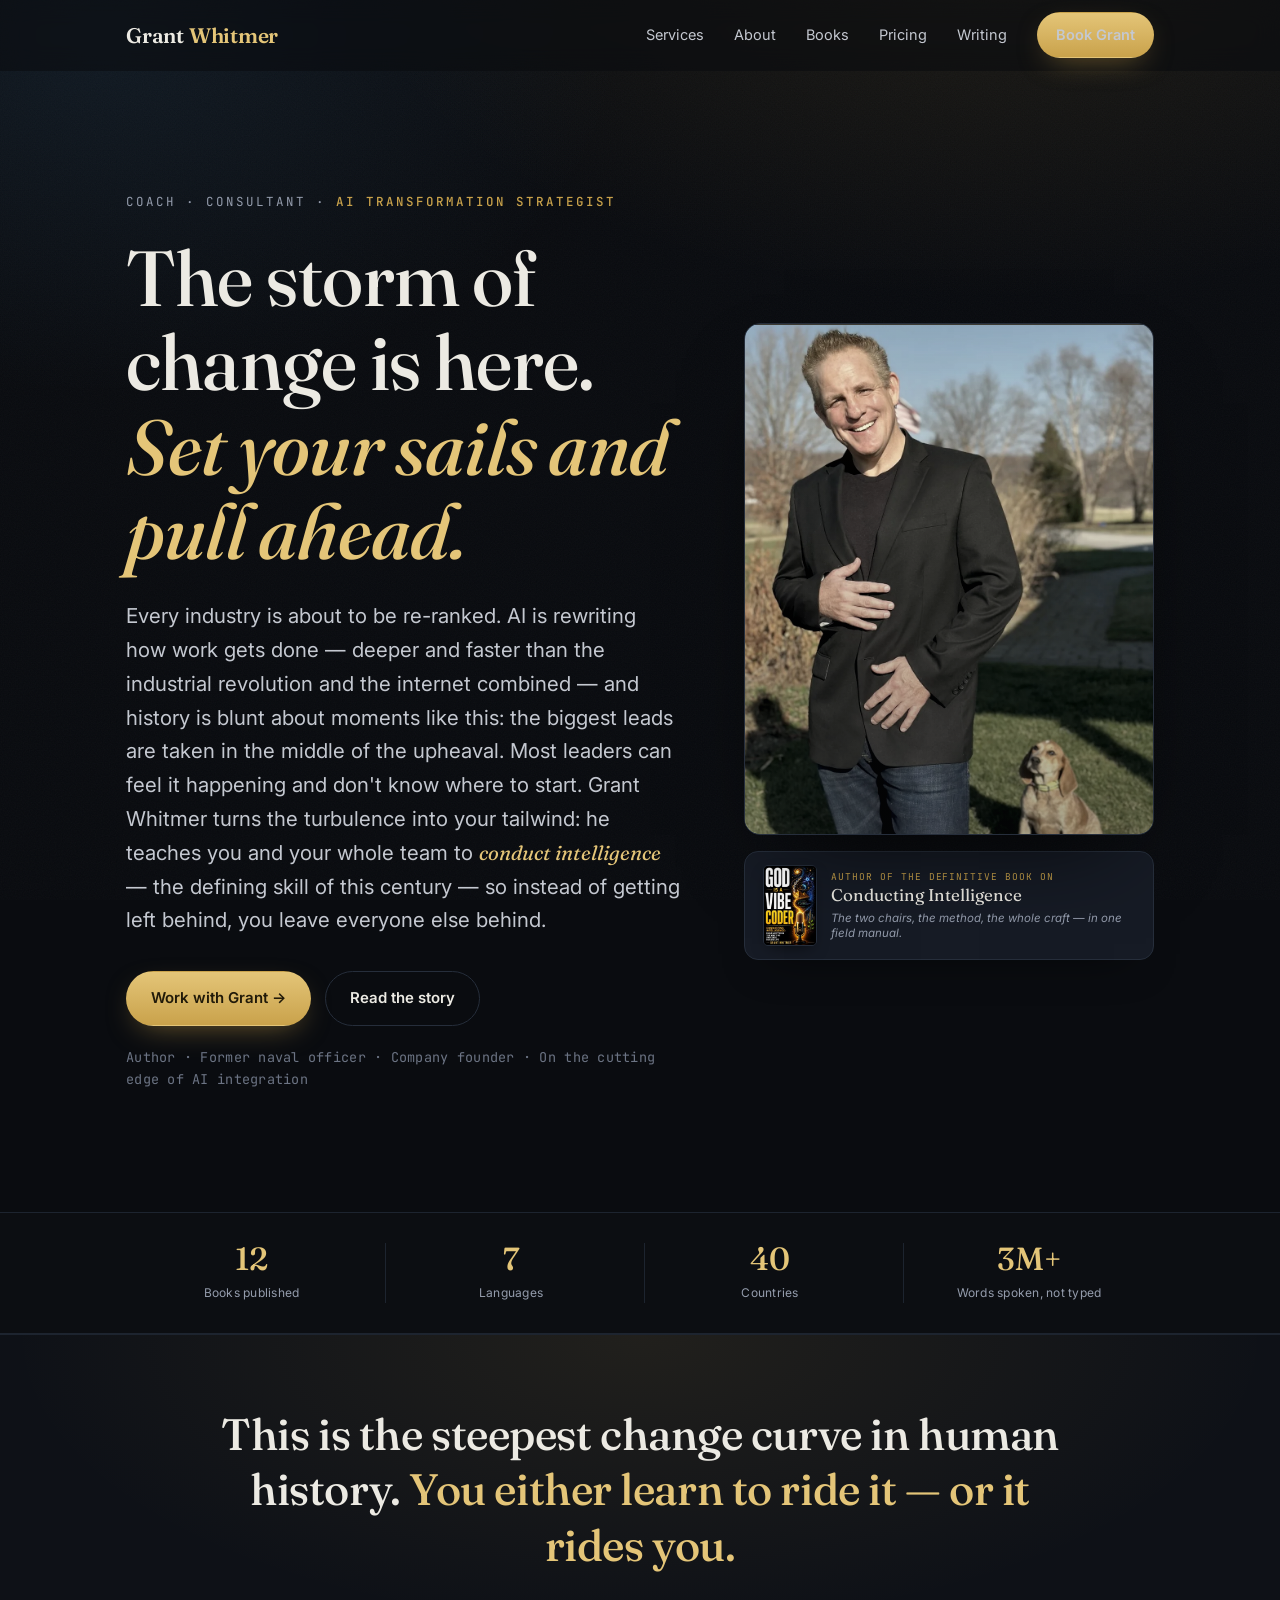
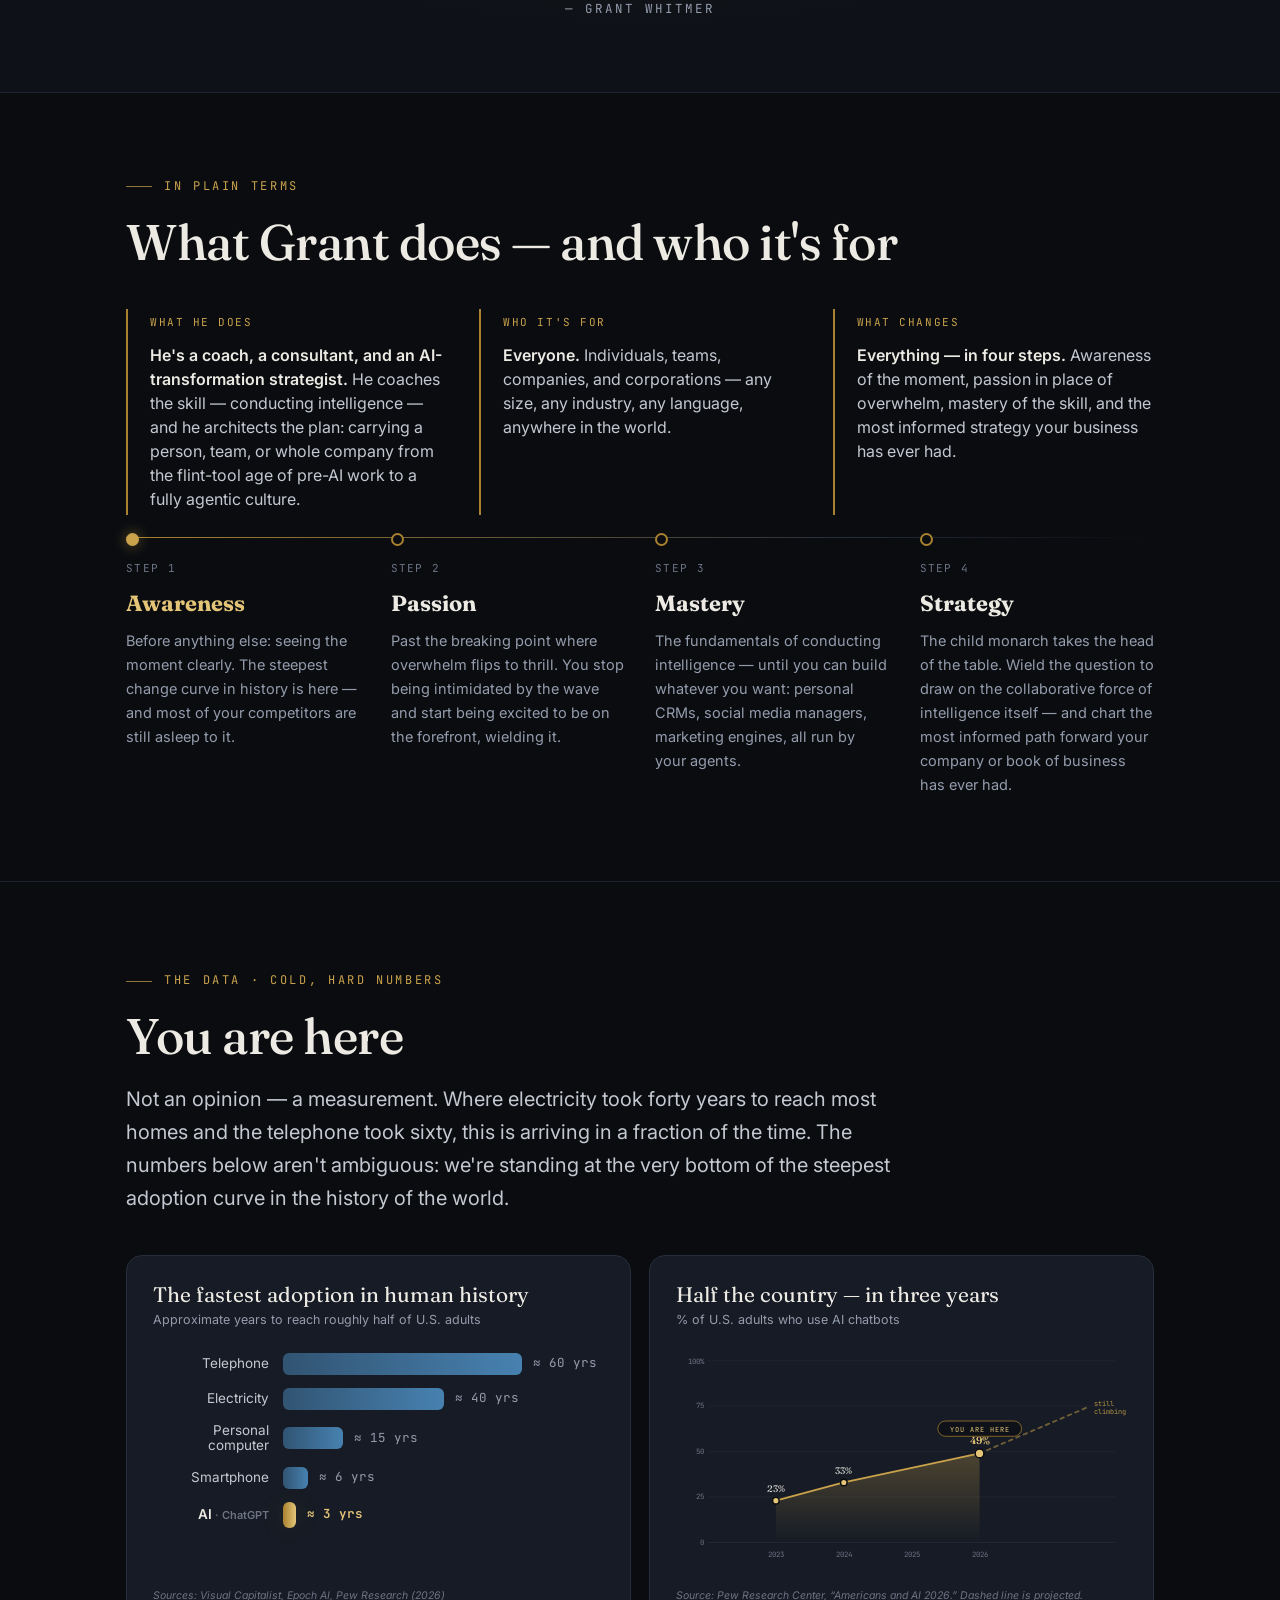
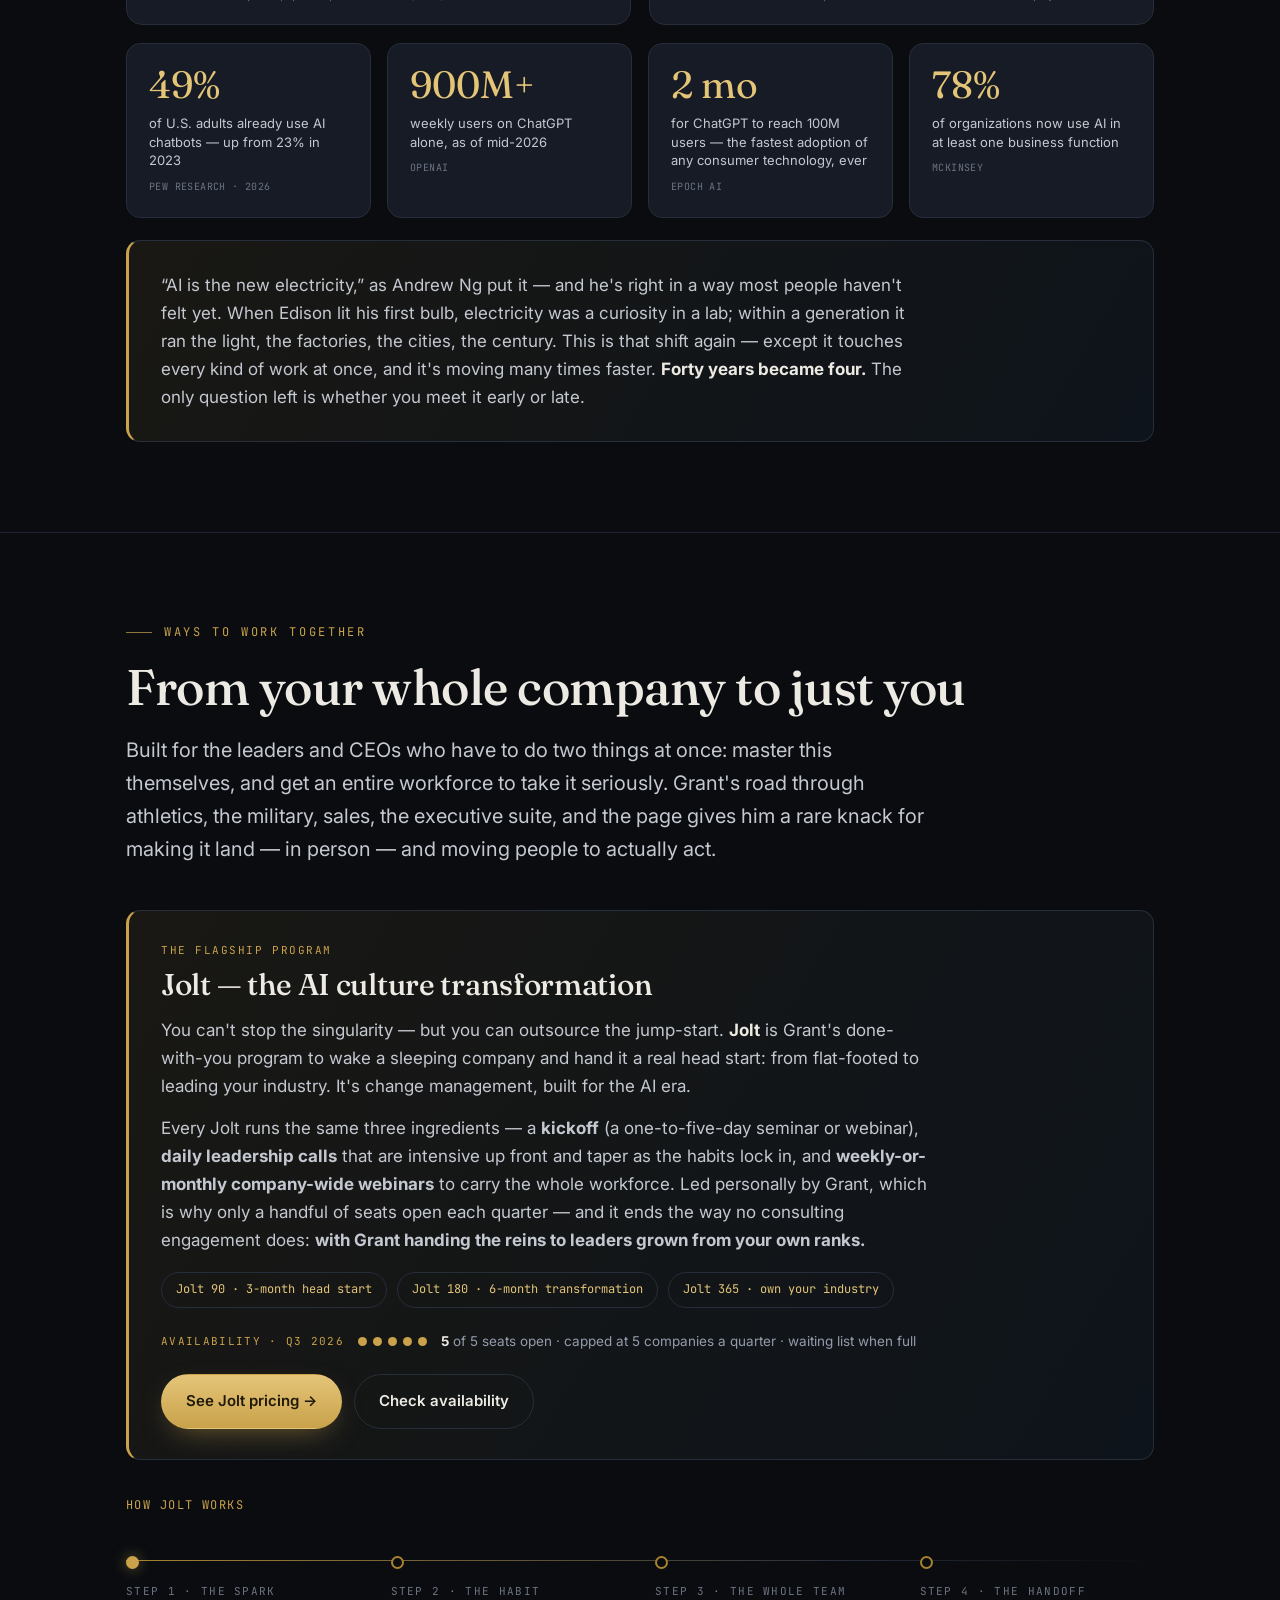
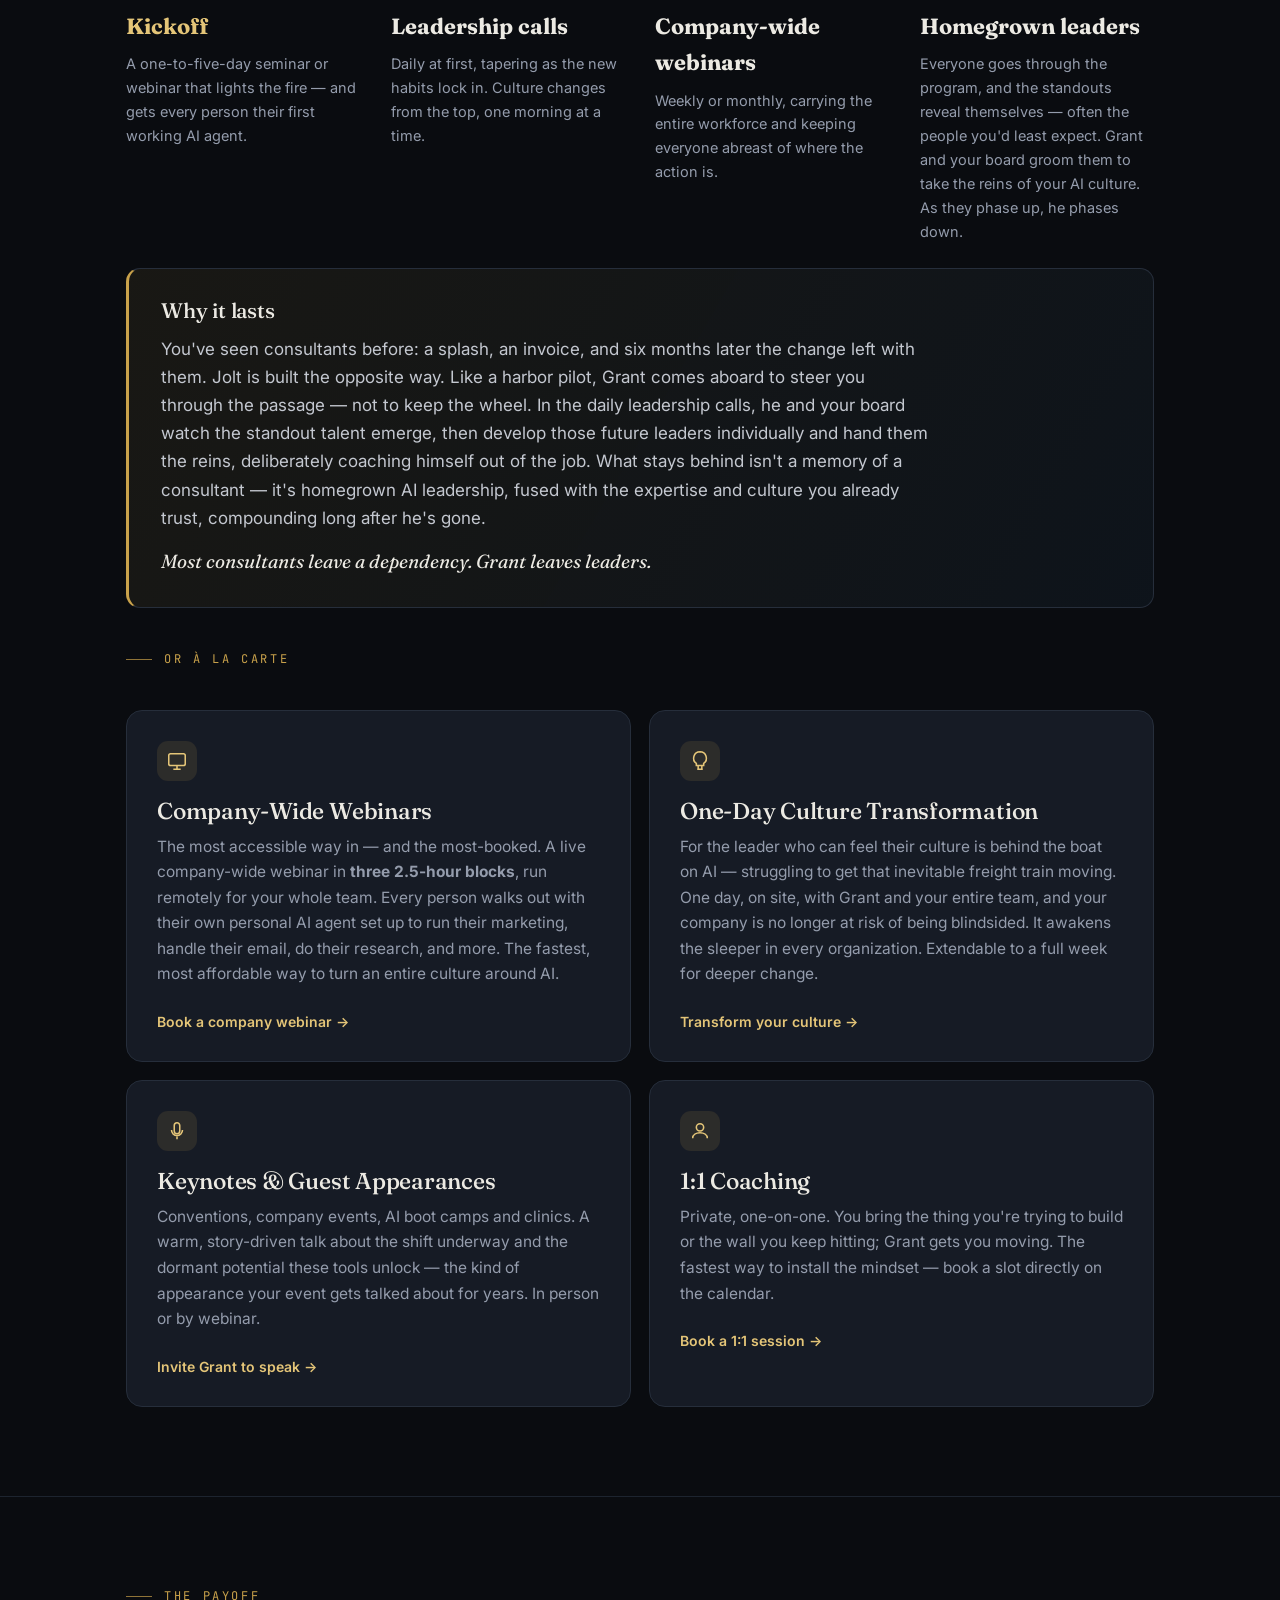
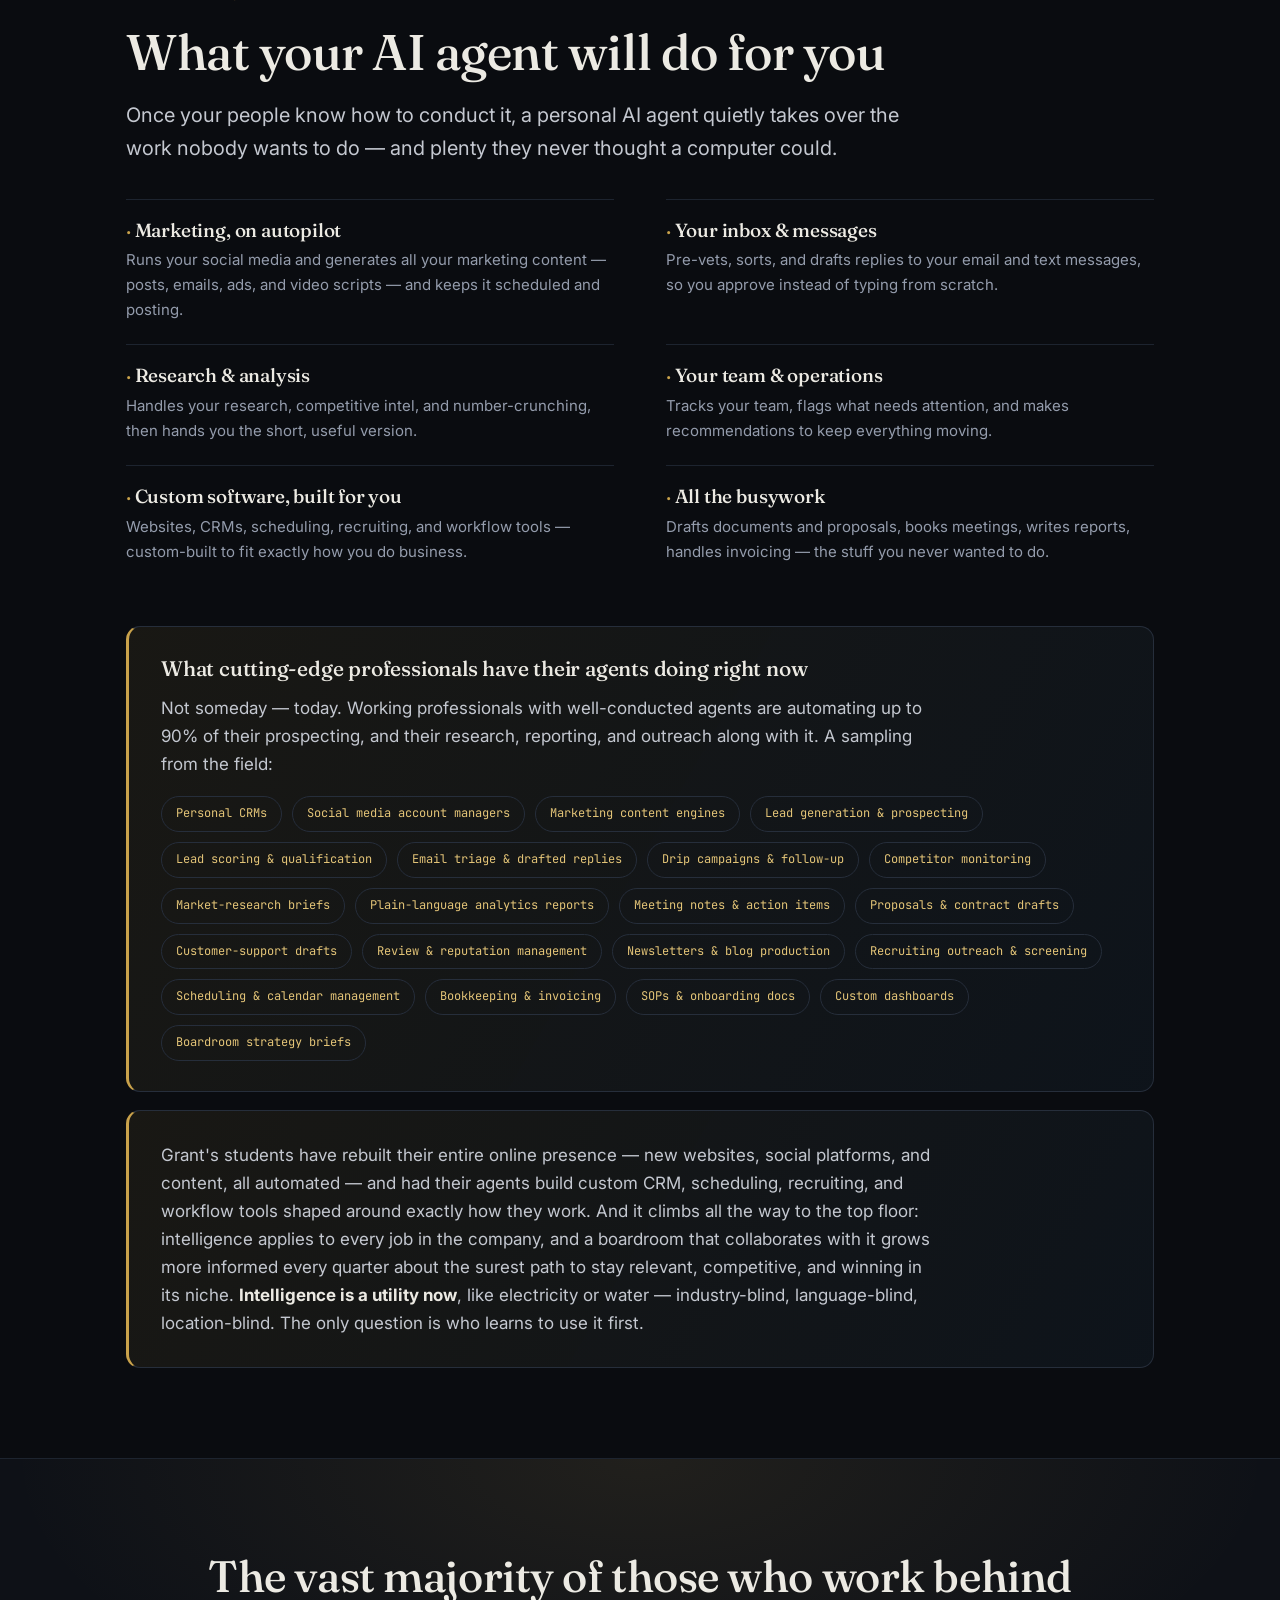
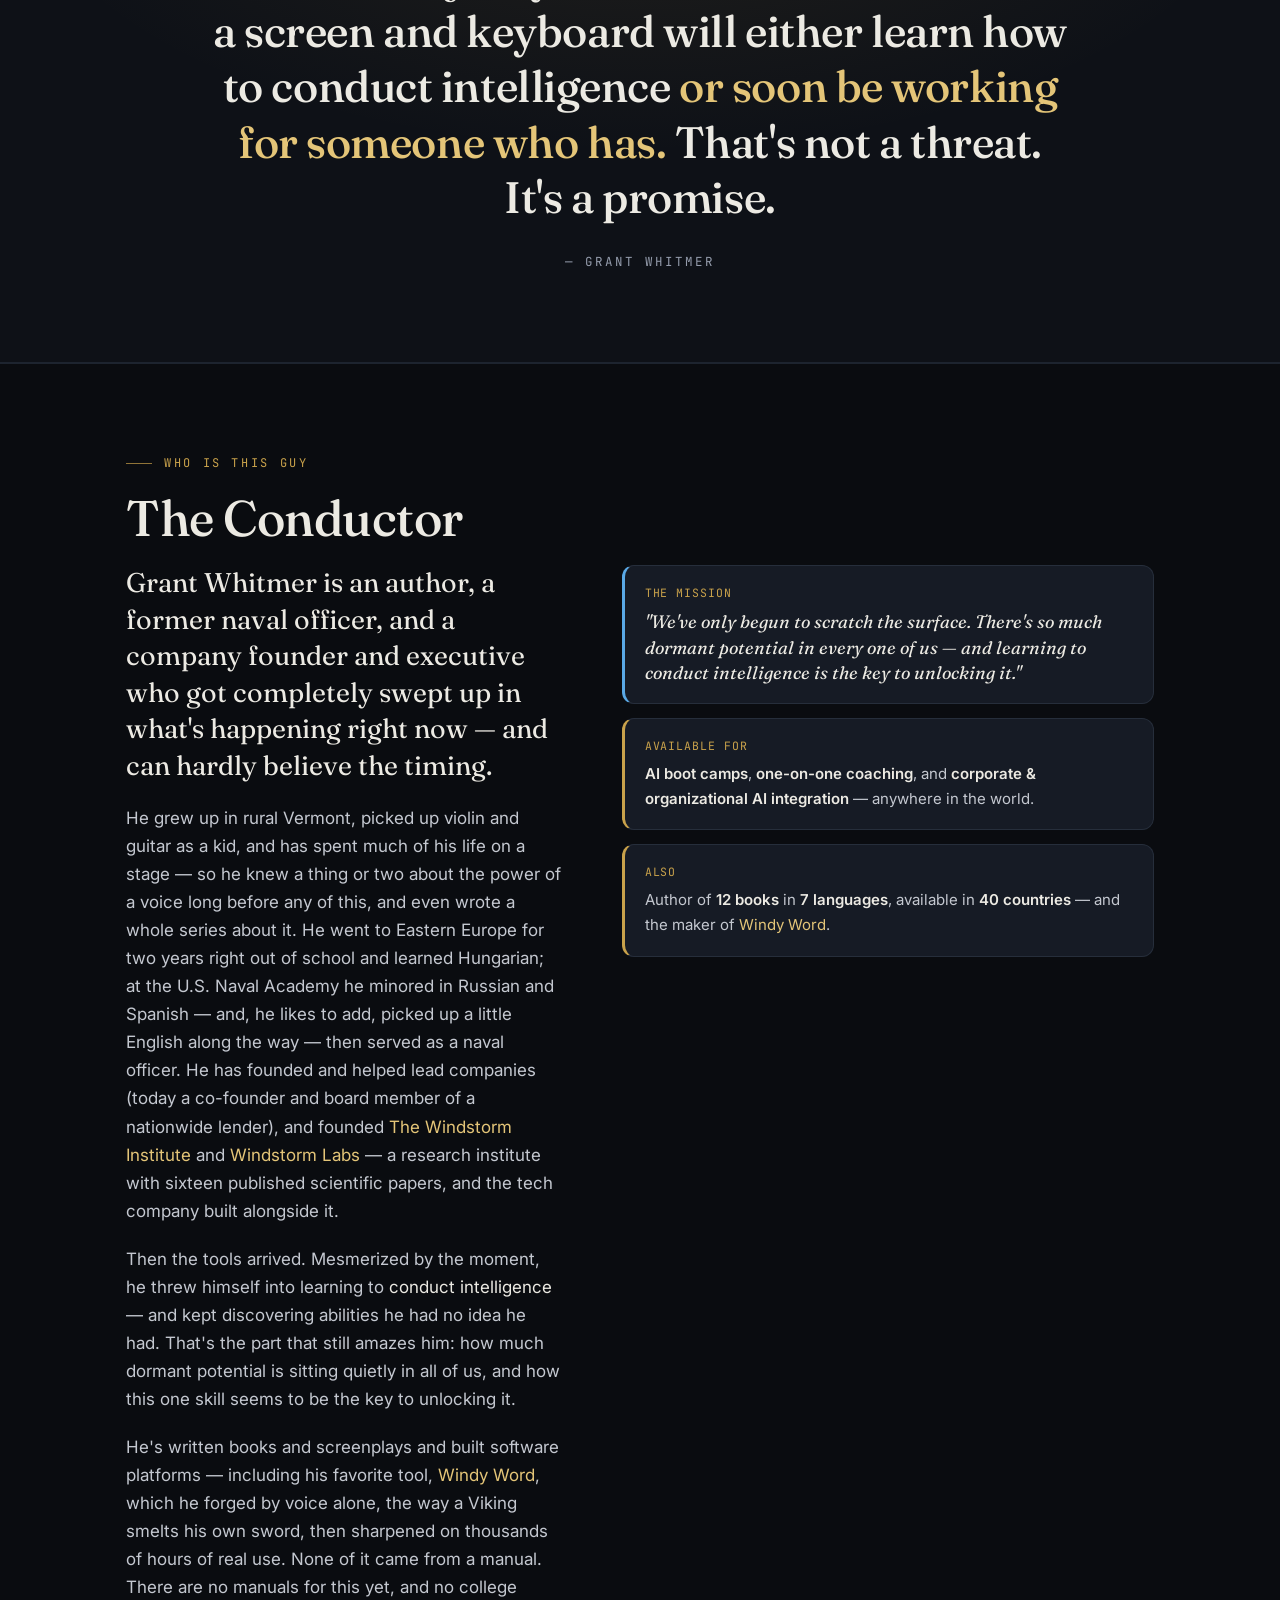
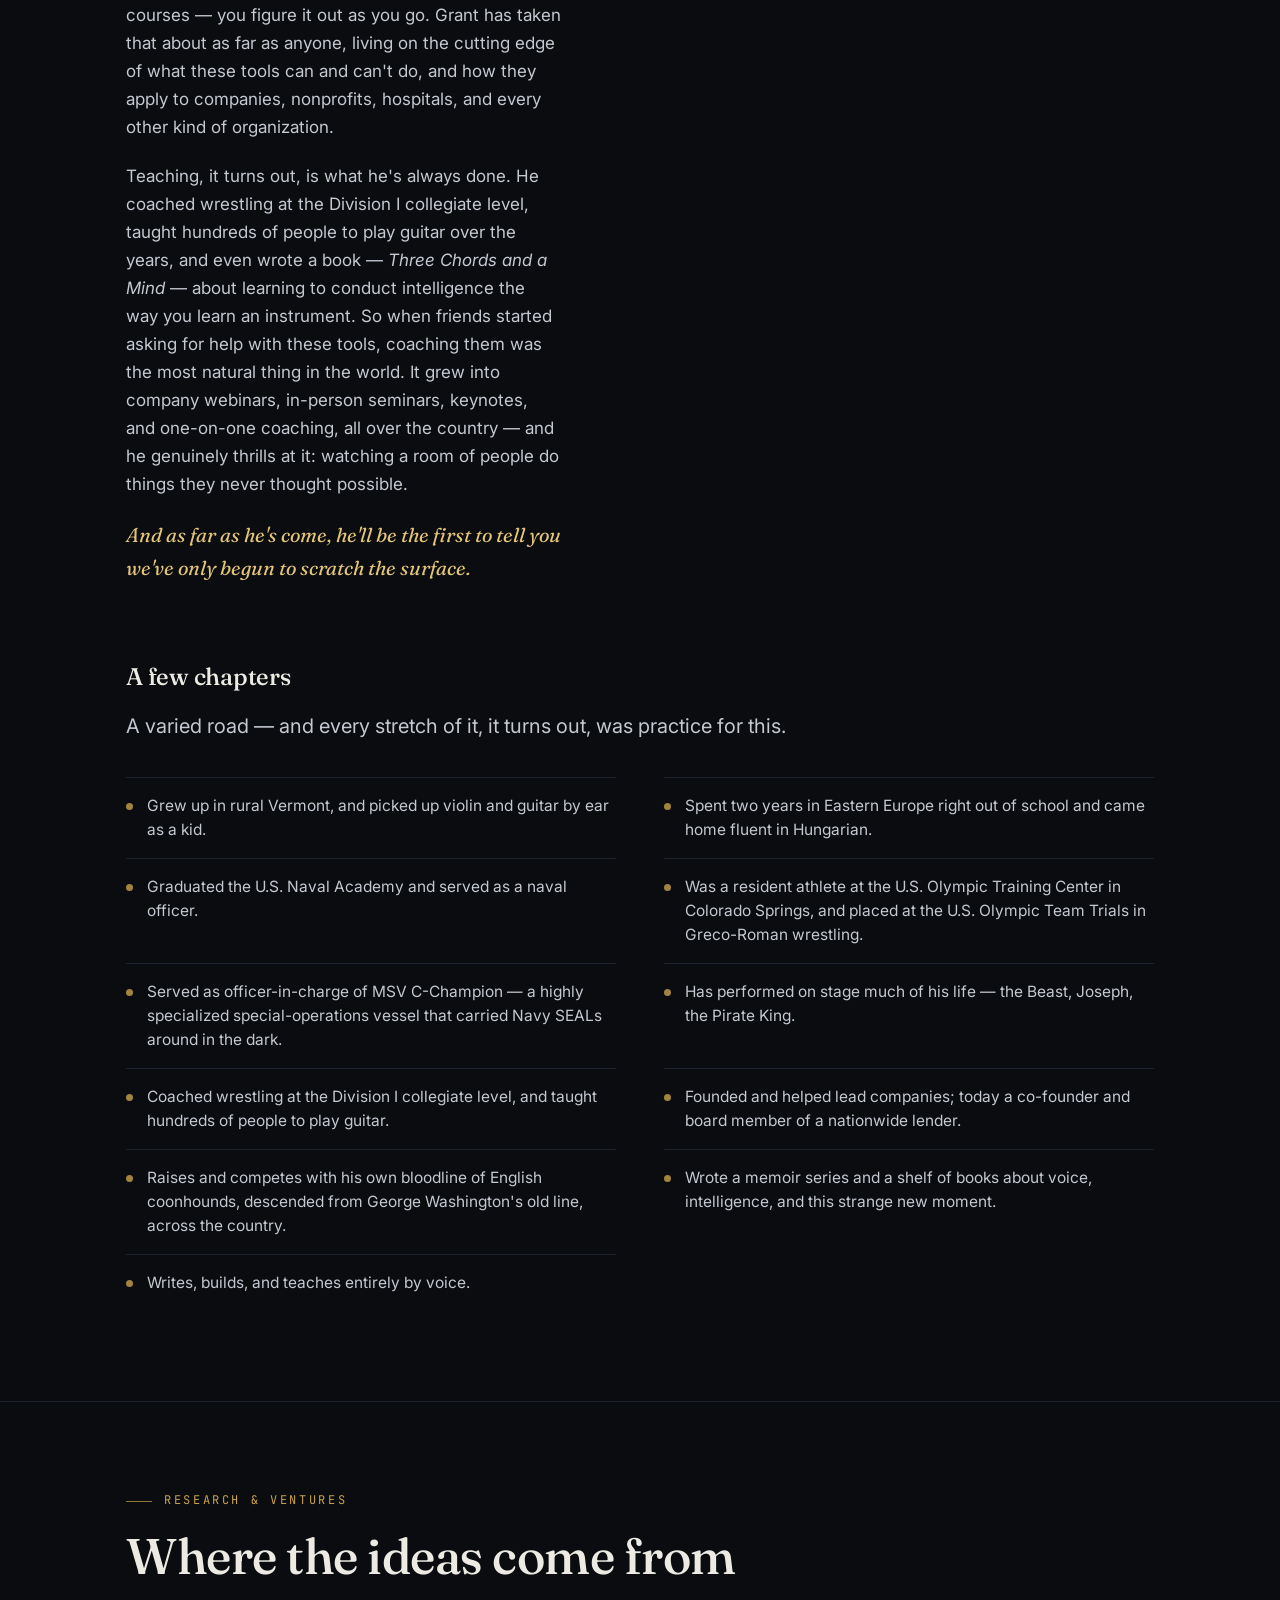
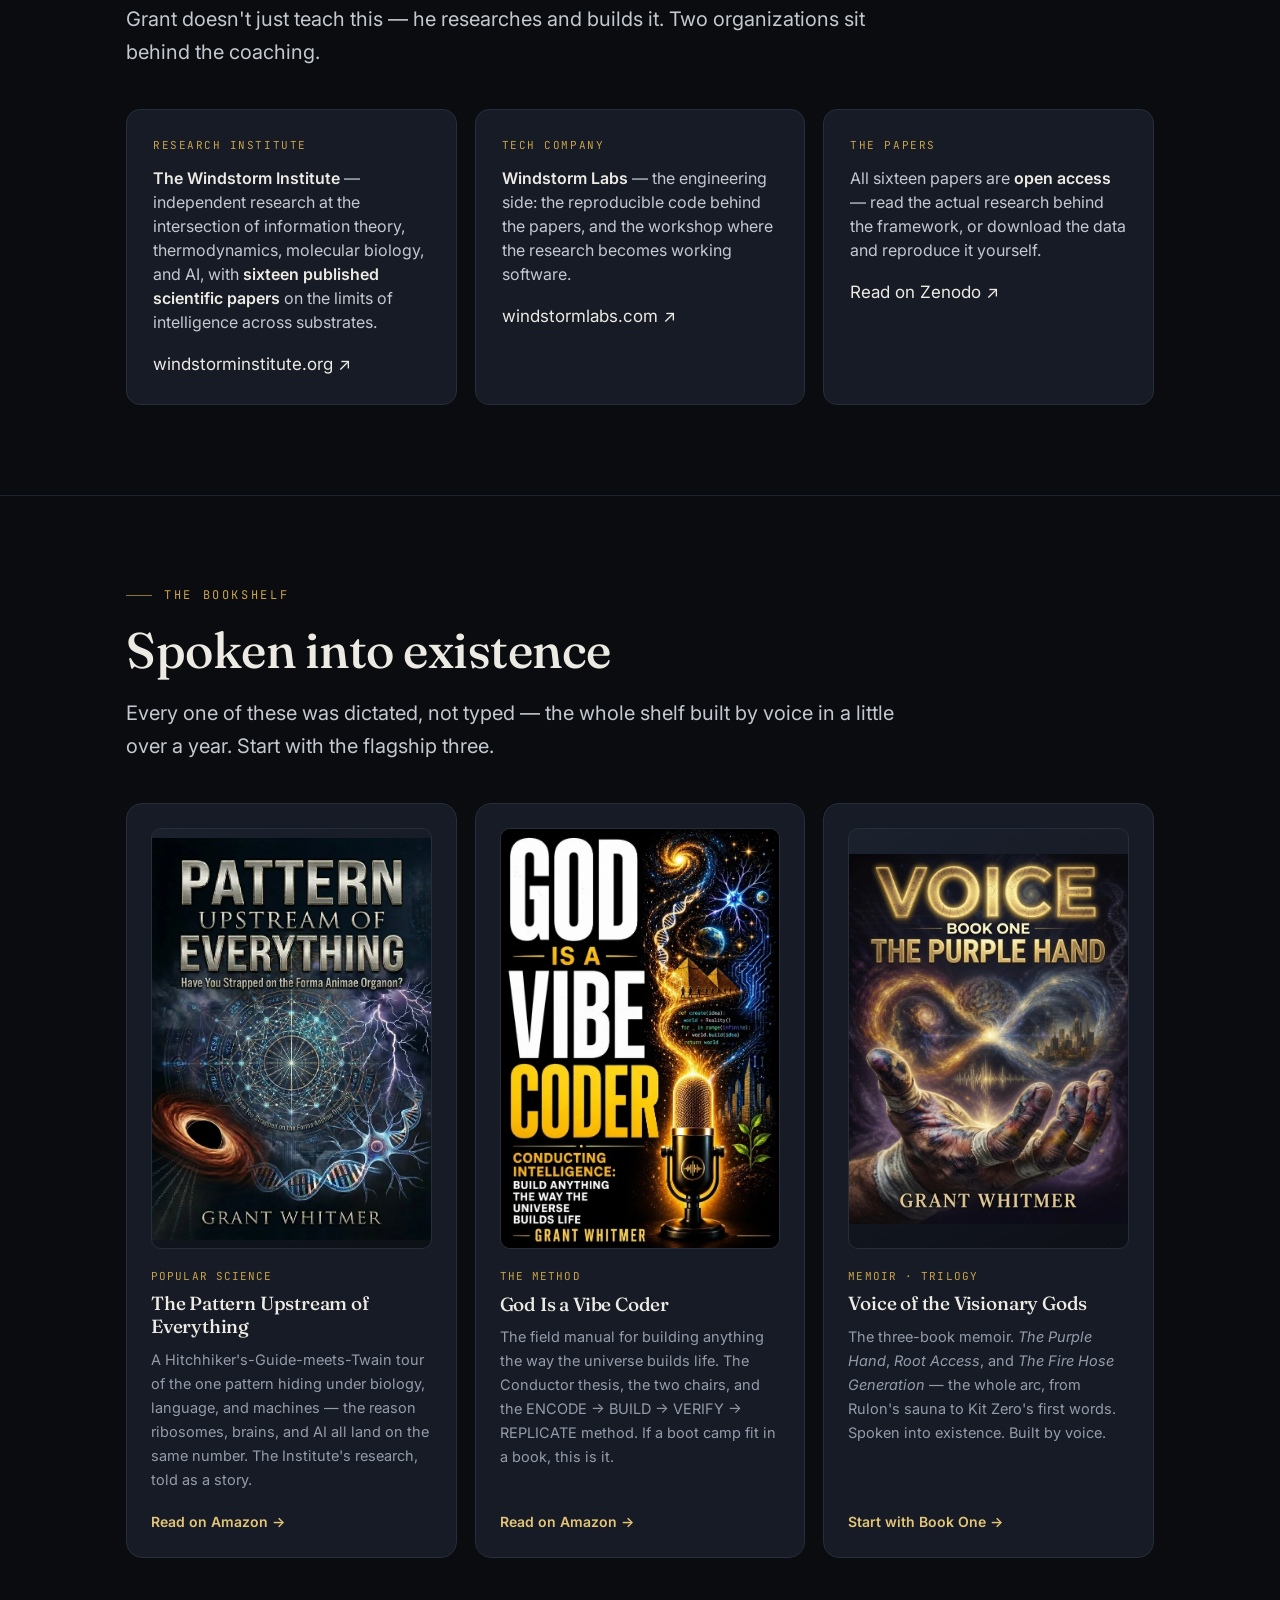
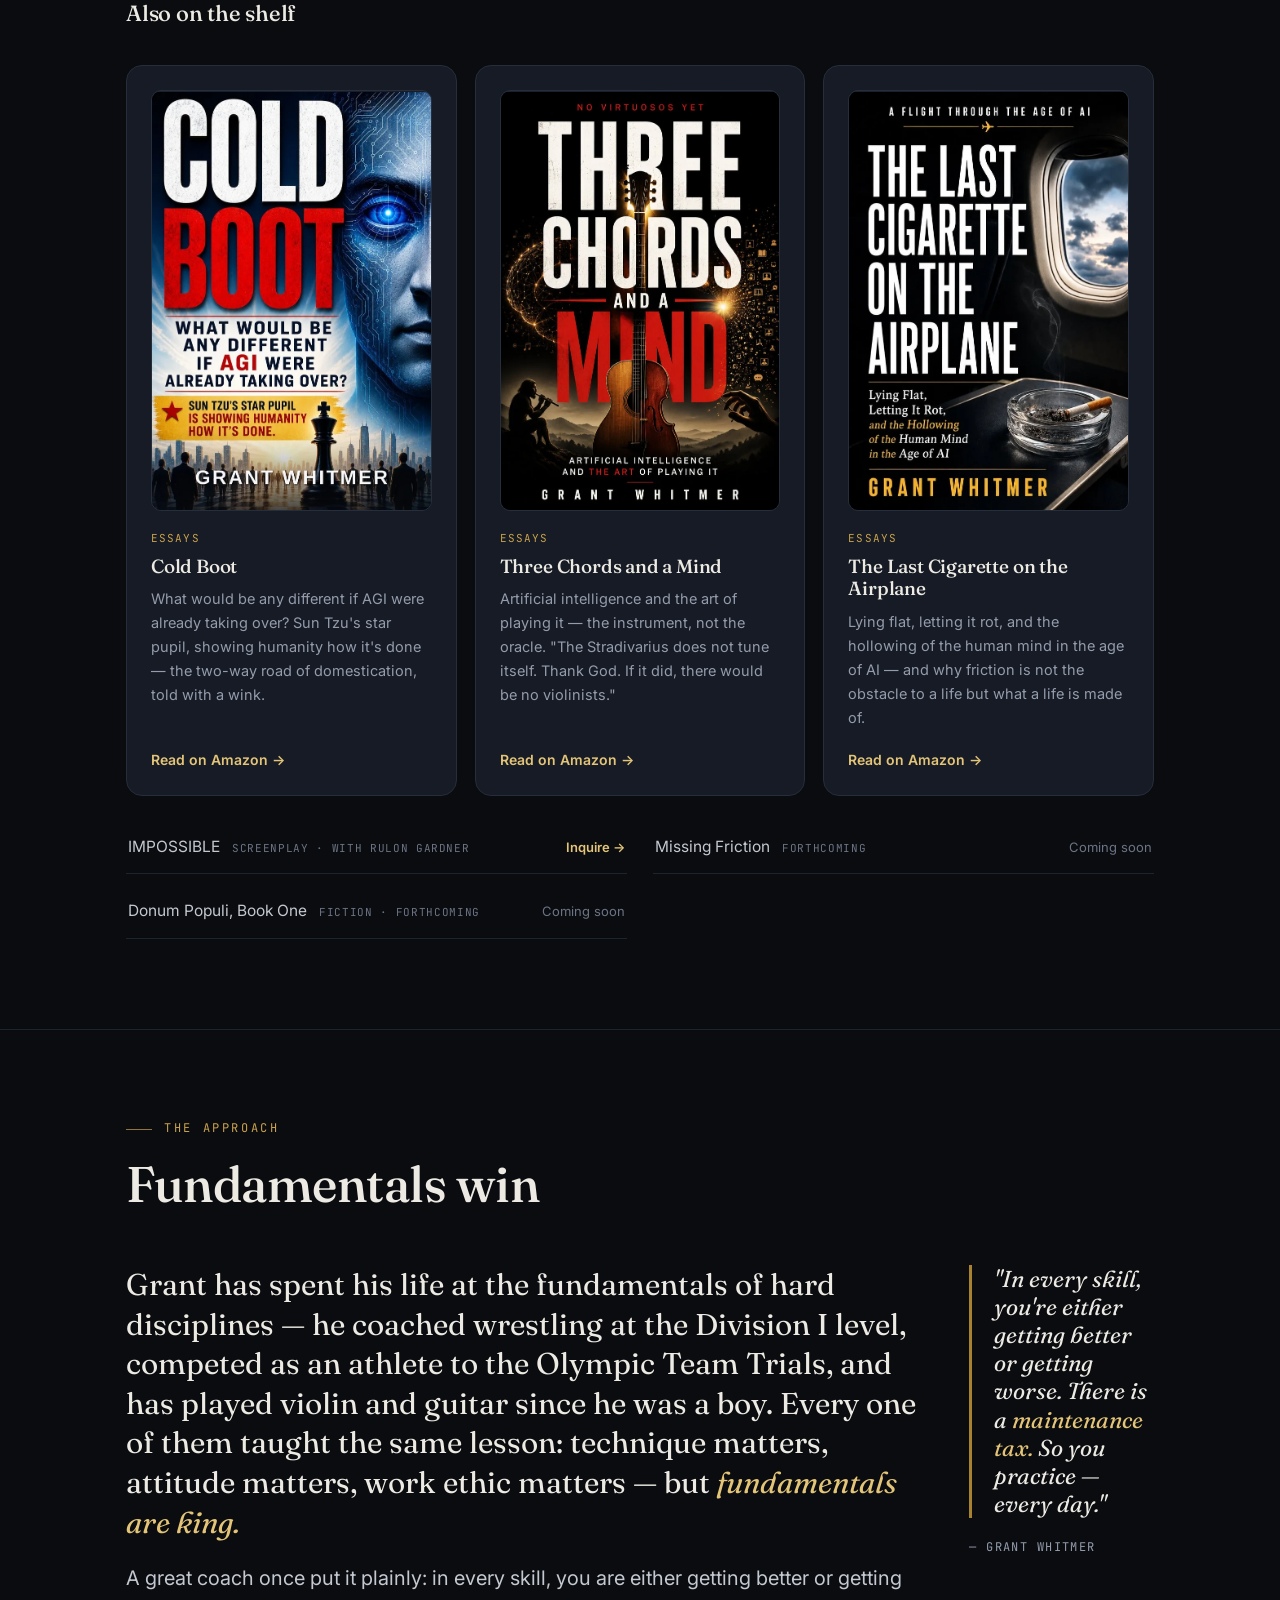
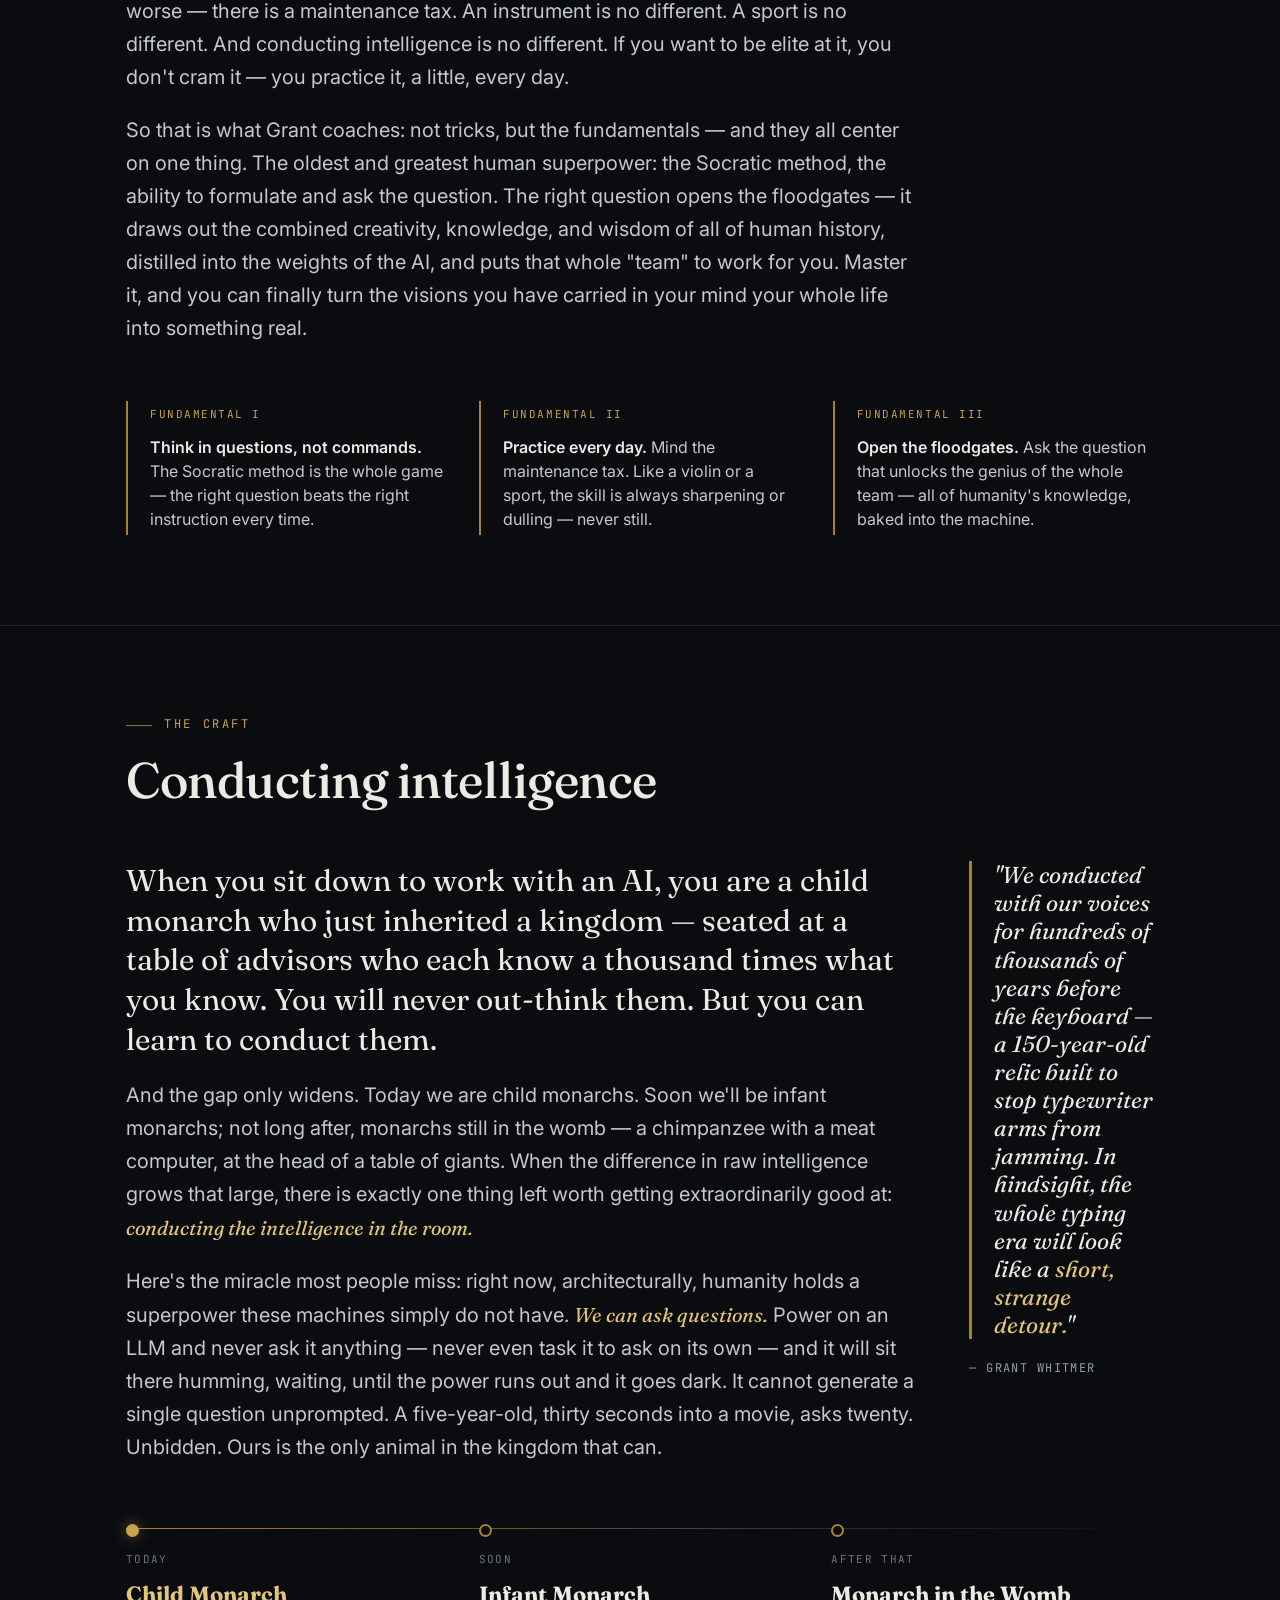
==== index.html @ b02d9325 "Fable design pass: rhythm, de-boxed grids, motion, perf + /brief upgrades (copy untouched) Tier 1 fi" ====
<!DOCTYPE html>
<html lang="en">
<head>
<meta charset="UTF-8" />
<meta name="viewport" content="width=device-width, initial-scale=1.0" />
<meta name="theme-color" content="#0A0C10" />
<title>Grant Whitmer — Conducting Intelligence | AI Boot Camps, Coaching & Consulting</title>
<meta name="description" content="Grant Whitmer — author, former naval officer, and company founder who's become one of the first virtuosos at conducting intelligence, and loves teaching it. Available for AI boot camps, one-on-one coaching, and helping companies and organizations integrate AI." />
<meta name="author" content="Grant Whitmer" />
<link rel="canonical" href="https://grantwhitmer.com/" />

<meta property="og:type" content="website" />
<meta property="og:url" content="https://grantwhitmer.com/" />
<meta property="og:title" content="Grant Whitmer — Conducting Intelligence" />
<meta property="og:description" content="Author, former naval officer, founder — now on the cutting edge of AI integration, helping people and companies discover what these tools can really do. Boot camps, coaching, consulting." />
<meta property="og:image" content="https://grantwhitmer.com/assets/grant-og-wide.jpg" />
<meta property="og:image:width" content="1200" />
<meta property="og:image:height" content="630" />
<meta name="twitter:card" content="summary_large_image" />
<meta name="twitter:image" content="https://grantwhitmer.com/assets/grant-og-wide.jpg" />

<link rel="icon" href="data:image/svg+xml,%3Csvg xmlns='http://www.w3.org/2000/svg' viewBox='0 0 100 100'%3E%3Crect width='100' height='100' rx='22' fill='%230A0C10'/%3E%3Ctext x='50' y='68' font-family='Georgia,serif' font-size='54' fill='%23E4C578' text-anchor='middle'%3EG%3C/text%3E%3C/svg%3E" />
<link rel="apple-touch-icon" href="assets/apple-touch-icon.png" />

<script type="application/ld+json">
{
  "@context": "https://schema.org",
  "@graph": [
    {
      "@type": "Person",
      "@id": "https://grantwhitmer.com/#grant",
      "name": "Grant Whitmer",
      "alternateName": "Grant Lavell Whitmer III",
      "url": "https://grantwhitmer.com/",
      "image": "https://grantwhitmer.com/assets/grant-portrait.jpg",
      "jobTitle": "AI Transformation Strategist, Coach & Consultant",
      "description": "Author, former naval officer, and company founder teaching people and companies to conduct intelligence — AI boot camps, coaching, and corporate AI integration.",
      "alumniOf": { "@type": "CollegeOrUniversity", "name": "United States Naval Academy" },
      "worksFor": { "@type": "Organization", "name": "The Windstorm Institute", "url": "https://windstorminstitute.org" },
      "knowsLanguage": ["en", "hu", "ru", "es"],
      "sameAs": [
        "https://www.linkedin.com/in/grantwhitmer/",
        "https://x.com/GrantWhitmer",
        "https://www.instagram.com/grantwhitmer3",
        "https://www.facebook.com/grant.whitmer",
        "https://www.tiktok.com/@grantwhitmer5",
        "https://orcid.org/0009-0007-3224-755X",
        "https://windstorminstitute.org",
        "https://windstormlabs.com"
      ]
    },
    {
      "@type": "WebSite",
      "url": "https://grantwhitmer.com/",
      "name": "Grant Whitmer — Conducting Intelligence",
      "publisher": { "@id": "https://grantwhitmer.com/#grant" }
    },
    {
      "@type": "Service",
      "name": "Jolt — AI Culture Transformation",
      "provider": { "@id": "https://grantwhitmer.com/#grant" },
      "serviceType": "Corporate AI integration and training",
      "areaServed": "Worldwide",
      "url": "https://grantwhitmer.com/#work"
    },
    {
      "@type": "Book", "name": "The Pattern Upstream of Everything",
      "author": { "@id": "https://grantwhitmer.com/#grant" },
      "url": "https://www.amazon.com/dp/B0GX32TRTY",
      "image": "https://grantwhitmer.com/assets/books/pattern.jpg"
    },
    {
      "@type": "Book", "name": "God Is a Vibe Coder",
      "author": { "@id": "https://grantwhitmer.com/#grant" },
      "url": "https://www.amazon.com/dp/B0H6QFPSPT",
      "image": "https://grantwhitmer.com/assets/books/vibecoder.jpg"
    },
    {
      "@type": "Book", "name": "Voice of the Visionary Gods, Book One: The Purple Hand",
      "author": { "@id": "https://grantwhitmer.com/#grant" },
      "url": "https://www.amazon.com/dp/B0H4DXDQCH",
      "image": "https://grantwhitmer.com/assets/books/purplehand.jpg"
    },
    {
      "@type": "Book", "name": "Cold Boot",
      "author": { "@id": "https://grantwhitmer.com/#grant" },
      "url": "https://www.amazon.com/dp/B0H6R96T7T",
      "image": "https://grantwhitmer.com/assets/books/coldboot.jpg"
    },
    {
      "@type": "Book", "name": "Three Chords and a Mind",
      "author": { "@id": "https://grantwhitmer.com/#grant" },
      "url": "https://www.amazon.com/dp/B0H6R85B13",
      "image": "https://grantwhitmer.com/assets/books/threechords.jpg"
    },
    {
      "@type": "Book", "name": "The Last Cigarette on the Airplane",
      "author": { "@id": "https://grantwhitmer.com/#grant" },
      "url": "https://www.amazon.com/dp/B0H6S8XPCS",
      "image": "https://grantwhitmer.com/assets/books/lastcigarette.jpg"
    }
  ]
}
</script>

<link rel="preconnect" href="https://fonts.googleapis.com" />
<link rel="preconnect" href="https://fonts.gstatic.com" crossorigin />
<link rel="preload" as="image" href="assets/grant-portrait.webp" type="image/webp" />
<link rel="alternate" type="application/rss+xml" title="The Conductor's Brief — Grant Whitmer" href="/brief/feed.xml" />
<link href="https://fonts.googleapis.com/css2?family=Fraunces:ital,opsz,wght@0,9..144,400;0,9..144,500;0,9..144,600;1,9..144,400;1,9..144,500&family=Inter:wght@400;500;600;700&family=JetBrains+Mono:wght@400;500&display=swap" rel="stylesheet" />
<link rel="stylesheet" href="css/style.css?v=20260709a" />
<noscript><style>
  .reveal { opacity: 1 !important; transform: none !important; }
  .adv-bar { transform: none !important; }
  .calendly-embed::before { content: "JavaScript is required for the calendar — email grant@windstorminstitute.org to book."; }
</style></noscript>
</head>
<body>

<div class="scroll-progress" aria-hidden="true"><span id="scrollBar"></span></div>

<!-- ============ NAV ============ -->
<header class="nav" id="nav">
  <div class="wrap nav-inner">
    <a class="brand" href="#top">Grant <b>Whitmer</b></a>
    <nav class="nav-links" id="navLinks">
      <a href="#work">Services</a>
      <a href="#story">About</a>
      <a href="#books">Books</a>
      <a href="#pricing">Pricing</a>
      <a href="/brief">Writing</a>
      <a href="#book" class="btn btn-primary btn-sm nav-cta">Book Grant</a>
    </nav>
    <button class="nav-toggle" id="navToggle" aria-label="Menu">
      <svg viewBox="0 0 24 24" fill="none" stroke="currentColor" stroke-width="2"><path d="M3 6h18M3 12h18M3 18h18"/></svg>
    </button>
  </div>
</header>

<main id="top">

<!-- ============ HERO ============ -->
<section class="hero">
  <div class="wrap hero-grid">
    <div class="hero-copy reveal">
      <p class="hero-tag">Coach · Consultant · <b>AI Transformation Strategist</b></p>
      <h1>The storm of change is here.<br><span class="accent">Set your sails and pull ahead.</span></h1>
      <p class="hero-sub">Every industry is about to be re-ranked. AI is rewriting how work gets done — deeper and faster than the industrial revolution and the internet combined — and history is blunt about moments like this: the biggest leads are taken in the middle of the upheaval. Most leaders can feel it happening and don't know where to start. Grant Whitmer turns the turbulence into your tailwind: he teaches you and your whole team to <span style="font-family:var(--serif);font-style:italic;color:var(--brass-lt)">conduct intelligence</span> — the defining skill of this century — so instead of getting left behind, you leave everyone else behind.</p>
      <div class="hero-cta">
        <a href="#book" class="btn btn-primary">Work with Grant →</a>
        <a href="#story" class="btn btn-ghost">Read the story</a>
      </div>
      <p class="hero-fineprint">Author · Former naval officer · Company founder · On the cutting edge of AI integration</p>
    </div>
    <div class="portrait-frame reveal">
      <div class="portrait">
        <picture>
          <source srcset="assets/grant-portrait.webp" type="image/webp" />
          <img src="assets/grant-portrait.jpg" alt="Grant Whitmer" width="1000" height="1250" />
        </picture>
      </div>
      <a href="#books" class="author-badge reveal" aria-label="Author of the definitive book on conducting intelligence">
        <img class="ab-cover" src="assets/books/vibecoder-thumb.jpg" alt="God Is a Vibe Coder book cover" width="54" height="86" loading="lazy" />
        <span class="ab-text">
          <span class="ab-k">Author of the definitive book on</span>
          <span class="ab-t">Conducting Intelligence</span>
          <span class="ab-q">The two chairs, the method, the whole craft — in one field manual.</span>
        </span>
      </a>
    </div>
  </div>
</section>

<!-- ============ CREDIBILITY STRIP ============ -->
<div class="cred">
  <div class="wrap cred-inner reveal">
    <div class="cred-item"><div class="n"><b>12</b></div><div class="l">Books published</div></div>
    <div class="cred-item"><div class="n"><b>7</b></div><div class="l">Languages</div></div>
    <div class="cred-item"><div class="n"><b>40</b></div><div class="l">Countries</div></div>
    <div class="cred-item"><div class="n"><b>3M+</b></div><div class="l">Words spoken, not typed</div></div>
  </div>
</div>

<!-- ============ THE MOMENT ============ -->
<section class="statement" style="padding-block: clamp(48px,6vw,72px);">
  <div class="wrap">
    <blockquote>This is the steepest change curve in human history. <span class="accent">You either learn to ride it — or it rides you.</span></blockquote>
    <cite>— Grant Whitmer</cite>
  </div>
</section>

<!-- ============ WHAT / WHO / HOW ============ -->
<section id="whatwhohow" style="padding-block: clamp(52px,7vw,84px);">
  <div class="wrap">
    <div class="reveal">
      <p class="eyebrow">In plain terms</p>
      <h2 class="section-title">What Grant does — and who it's for</h2>
    </div>
    <div class="wwh wwh-plain reveal">
      <div class="wwh-item"><div class="wwh-k">What he does</div><p><b>He's a coach, a consultant, and an AI-transformation strategist.</b> He coaches the skill — conducting intelligence — and he architects the plan: carrying a person, team, or whole company from the flint-tool age of pre-AI work to a fully agentic culture.</p></div>
      <div class="wwh-item"><div class="wwh-k">Who it's for</div><p><b>Everyone.</b> Individuals, teams, companies, and corporations — any size, any industry, any language, anywhere in the world.</p></div>
      <div class="wwh-item"><div class="wwh-k">What changes</div><p><b>Everything — in four steps.</b> Awareness of the moment, passion in place of overwhelm, mastery of the skill, and the most informed strategy your business has ever had.</p></div>
    </div>

    <div class="monarch-row cols4 reveal" style="margin-top:18px;">
      <div class="monarch now">
        <div class="m-era">Step 1</div>
        <h4>Awareness</h4>
        <p>Before anything else: seeing the moment clearly. The steepest change curve in history is here — and most of your competitors are still asleep to it.</p>
      </div>
      <div class="monarch">
        <div class="m-era">Step 2</div>
        <h4>Passion</h4>
        <p>Past the breaking point where overwhelm flips to thrill. You stop being intimidated by the wave and start being excited to be on the forefront, wielding it.</p>
      </div>
      <div class="monarch">
        <div class="m-era">Step 3</div>
        <h4>Mastery</h4>
        <p>The fundamentals of conducting intelligence — until you can build whatever you want: personal CRMs, social media managers, marketing engines, all run by your agents.</p>
      </div>
      <div class="monarch">
        <div class="m-era">Step 4</div>
        <h4>Strategy</h4>
        <p>The child monarch takes the head of the table. Wield the question to draw on the collaborative force of intelligence itself — and chart the most informed path forward your company or book of business has ever had.</p>
      </div>
    </div>
  </div>
</section>

<!-- ============ THE DATA / YOU ARE HERE ============ -->
<section id="proof" class="section-line">
  <div class="wrap">
    <div class="reveal">
      <p class="eyebrow">The Data · Cold, Hard Numbers</p>
      <h2 class="section-title">You are here</h2>
      <p class="lede">Not an opinion — a measurement. Where electricity took forty years to reach most homes and the telephone took sixty, this is arriving in a fraction of the time. The numbers below aren't ambiguous: we're standing at the very bottom of the steepest adoption curve in the history of the world.</p>
    </div>

    <div class="charts-grid">
      <div class="chart-card reveal">
        <div class="cc-title">The fastest adoption in human history</div>
        <div class="cc-sub">Approximate years to reach roughly half of U.S. adults</div>
        <div class="advchart" role="img" aria-label="Years to reach roughly half of U.S. adults — Telephone about 60, Electricity about 40, Personal computer about 15, Smartphone about 6, AI about 3.">
          <div class="adv-row"><div class="adv-label">Telephone</div><div class="adv-track"><div class="adv-bar" style="width:76%"></div><span class="adv-val">≈ 60 yrs</span></div></div>
          <div class="adv-row"><div class="adv-label">Electricity</div><div class="adv-track"><div class="adv-bar" style="width:51%"></div><span class="adv-val">≈ 40 yrs</span></div></div>
          <div class="adv-row"><div class="adv-label">Personal computer</div><div class="adv-track"><div class="adv-bar" style="width:19%"></div><span class="adv-val">≈ 15 yrs</span></div></div>
          <div class="adv-row"><div class="adv-label">Smartphone</div><div class="adv-track"><div class="adv-bar" style="width:8%"></div><span class="adv-val">≈ 6 yrs</span></div></div>
          <div class="adv-row hl"><div class="adv-label">AI <span>· ChatGPT</span></div><div class="adv-track"><div class="adv-bar" style="width:4%"></div><span class="adv-val">≈ 3 yrs</span></div></div>
        </div>
        <div class="cc-src">Sources: Visual Capitalist, Epoch AI, Pew Research (2026)</div>
      </div>

      <div class="chart-card reveal">
        <div class="cc-title">Half the country — in three years</div>
        <div class="cc-sub">% of U.S. adults who use AI chatbots</div>
        <svg viewBox="0 0 620 300" role="img" aria-label="Percent of U.S. adults who use AI chatbots: 23% in 2023, 33% in 2024, 49% in 2026 — and still climbing.">
          <defs>
            <linearGradient id="areaGrad" x1="0" y1="0" x2="0" y2="1">
              <stop offset="0" stop-color="#C9A24B" stop-opacity="0.30"/>
              <stop offset="1" stop-color="#C9A24B" stop-opacity="0"/>
            </linearGradient>
          </defs>
          <g font-family="JetBrains Mono, monospace" font-size="10" fill="#6C7484">
            <line x1="44" y1="266" x2="604" y2="266" stroke="#262E3B" stroke-width="1"/>
            <line x1="44" y1="203.5" x2="604" y2="203.5" stroke="#ffffff" stroke-opacity="0.05"/>
            <line x1="44" y1="141" x2="604" y2="141" stroke="#ffffff" stroke-opacity="0.05"/>
            <line x1="44" y1="78.5" x2="604" y2="78.5" stroke="#ffffff" stroke-opacity="0.05"/>
            <line x1="44" y1="16" x2="604" y2="16" stroke="#ffffff" stroke-opacity="0.05"/>
            <text x="38" y="269" text-anchor="end">0</text>
            <text x="38" y="206.5" text-anchor="end">25</text>
            <text x="38" y="144" text-anchor="end">50</text>
            <text x="38" y="81.5" text-anchor="end">75</text>
            <text x="38" y="20" text-anchor="end">100%</text>
            <text x="137.3" y="286" text-anchor="middle">2023</text>
            <text x="230.7" y="286" text-anchor="middle">2024</text>
            <text x="324" y="286" text-anchor="middle">2025</text>
            <text x="417.3" y="286" text-anchor="middle">2026</text>
          </g>
          <path d="M137.3 208.5 L230.7 183.5 L417.3 143.5 L417.3 266 L137.3 266 Z" fill="url(#areaGrad)"/>
          <polyline points="417.3,143.5 566,80" fill="none" stroke="#C9A24B" stroke-width="2.5" stroke-dasharray="5 6" stroke-opacity="0.5" stroke-linecap="round"/>
          <text x="574" y="78" font-family="JetBrains Mono, monospace" font-size="9.5" fill="#C9A24B" fill-opacity="0.85">still</text>
          <text x="574" y="90" font-family="JetBrains Mono, monospace" font-size="9.5" fill="#C9A24B" fill-opacity="0.85">climbing</text>
          <polyline points="137.3,208.5 230.7,183.5 417.3,143.5" fill="none" stroke="#C9A24B" stroke-width="2.5" stroke-linecap="round" stroke-linejoin="round"/>
          <circle cx="137.3" cy="208.5" r="4.5" fill="#E4C578" stroke="#0A0C10" stroke-width="2"><title>2023: 23%</title></circle>
          <circle cx="230.7" cy="183.5" r="4.5" fill="#E4C578" stroke="#0A0C10" stroke-width="2"><title>2024: 33%</title></circle>
          <circle cx="417.3" cy="143.5" r="6" fill="#E4C578" stroke="#0A0C10" stroke-width="2"><title>2026: 49%</title></circle>
          <text x="137.3" y="197" text-anchor="middle" font-family="Fraunces, serif" font-size="13" fill="#ECEAE3">23%</text>
          <text x="230.7" y="172" text-anchor="middle" font-family="Fraunces, serif" font-size="13" fill="#ECEAE3">33%</text>
          <text x="417.3" y="130" text-anchor="middle" font-family="Fraunces, serif" font-size="14" fill="#E4C578" font-weight="600">49%</text>
          <rect x="360" y="99" width="115" height="21" rx="10.5" fill="#0E1117" stroke="#A8822F"/>
          <text x="417.5" y="113.5" text-anchor="middle" font-family="JetBrains Mono, monospace" font-size="9.5" letter-spacing="1.4" fill="#E4C578">YOU ARE HERE</text>
        </svg>
        <div class="cc-src">Source: Pew Research Center, “Americans and AI 2026.” Dashed line is projected.</div>
      </div>
    </div>

    <div class="proof-stats reveal">
      <div class="pstat"><div class="ps-n">49%</div><div class="ps-l">of U.S. adults already use AI chatbots — up from 23% in 2023</div><div class="ps-src">Pew Research · 2026</div></div>
      <div class="pstat"><div class="ps-n">900M+</div><div class="ps-l">weekly users on ChatGPT alone, as of mid-2026</div><div class="ps-src">OpenAI</div></div>
      <div class="pstat"><div class="ps-n">2 mo</div><div class="ps-l">for ChatGPT to reach 100M users — the fastest adoption of any consumer technology, ever</div><div class="ps-src">Epoch AI</div></div>
      <div class="pstat"><div class="ps-n">78%</div><div class="ps-l">of organizations now use AI in at least one business function</div><div class="ps-src">McKinsey</div></div>
    </div>

    <div class="callout reveal" style="margin-top:22px;">
      <p style="margin:0;color:var(--text-soft);">“AI is the new electricity,” as Andrew Ng put it — and he's right in a way most people haven't felt yet. When Edison lit his first bulb, electricity was a curiosity in a lab; within a generation it ran the light, the factories, the cities, the century. This is that shift again — except it touches every kind of work at once, and it's moving many times faster. <b style="color:var(--text)">Forty years became four.</b> The only question left is whether you meet it early or late.</p>
    </div>
  </div>
</section>

<!-- ============ SERVICES ============ -->
<section id="work" class="section-line">
  <div class="wrap">
    <div class="reveal">
      <p class="eyebrow">Ways to Work Together</p>
      <h2 class="section-title">From your whole company to just you</h2>
      <p class="lede">Built for the leaders and CEOs who have to do two things at once: master this themselves, and get an entire workforce to take it seriously. Grant's road through athletics, the military, sales, the executive suite, and the page gives him a rare knack for making it land — in person — and moving people to actually act.</p>
    </div>

    <div class="callout reveal" style="border-left-color:var(--brass);">
      <div style="font-family:var(--mono);font-size:11px;letter-spacing:.14em;text-transform:uppercase;color:var(--brass);margin-bottom:10px;">The Flagship Program</div>
      <h3>Jolt — the AI culture transformation</h3>
      <p>You can't stop the singularity — but you can outsource the jump-start. <b style="color:var(--text)">Jolt</b> is Grant's done-with-you program to wake a sleeping company and hand it a real head start: from flat-footed to leading your industry. It's change management, built for the AI era.</p>
      <p>Every Jolt runs the same three ingredients — a <b>kickoff</b> (a one-to-five-day seminar or webinar), <b>daily leadership calls</b> that are intensive up front and taper as the habits lock in, and <b>weekly-or-monthly company-wide webinars</b> to carry the whole workforce. Led personally by Grant, which is why only a handful of seats open each quarter — and it ends the way no consulting engagement does: <b>with Grant handing the reins to leaders grown from your own ranks.</b></p>
      <div class="why">
        <span>Jolt 90 · 3-month head start</span>
        <span>Jolt 180 · 6-month transformation</span>
        <span>Jolt 365 · own your industry</span>
      </div>
      <div style="margin-top:22px;display:flex;align-items:center;gap:14px;flex-wrap:wrap;">
        <span style="font-family:var(--mono);font-size:11px;letter-spacing:.12em;text-transform:uppercase;color:var(--brass);">Availability · Q3 2026</span>
        <span style="display:inline-flex;gap:6px;align-items:center;">
          <span style="width:9px;height:9px;border-radius:50%;background:var(--brass);"></span>
          <span style="width:9px;height:9px;border-radius:50%;background:var(--brass);"></span>
          <span style="width:9px;height:9px;border-radius:50%;background:var(--brass);"></span>
          <span style="width:9px;height:9px;border-radius:50%;background:var(--brass);"></span>
          <span style="width:9px;height:9px;border-radius:50%;background:var(--brass);"></span>
        </span>
        <span style="font-size:13.5px;color:var(--muted);"><b style="color:var(--text);">5</b> of 5 seats open · capped at 5 companies a quarter · waiting list when full</span>
        <!-- AVAILABILITY: as seats book, switch a pip to background:transparent;border:1px solid var(--line) and update the "N of 5" number -->
      </div>
      <div style="margin-top:22px;display:flex;gap:12px;flex-wrap:wrap;">
        <a href="#pricing" class="btn btn-primary">See Jolt pricing →</a>
        <a href="#book" class="btn btn-ghost">Check availability</a>
      </div>
    </div>

    <div class="reveal" style="margin-top:36px;">
      <p style="font-family:var(--mono);font-size:12px;letter-spacing:.12em;text-transform:uppercase;color:var(--brass);margin-bottom:2px;">How Jolt works</p>
    </div>
    <div class="monarch-row cols4 reveal">
      <div class="monarch now">
        <div class="m-era">Step 1 · The spark</div>
        <h4>Kickoff</h4>
        <p>A one-to-five-day seminar or webinar that lights the fire — and gets every person their first working AI agent.</p>
      </div>
      <div class="monarch">
        <div class="m-era">Step 2 · The habit</div>
        <h4>Leadership calls</h4>
        <p>Daily at first, tapering as the new habits lock in. Culture changes from the top, one morning at a time.</p>
      </div>
      <div class="monarch">
        <div class="m-era">Step 3 · The whole team</div>
        <h4>Company-wide webinars</h4>
        <p>Weekly or monthly, carrying the entire workforce and keeping everyone abreast of where the action is.</p>
      </div>
      <div class="monarch">
        <div class="m-era">Step 4 · The handoff</div>
        <h4>Homegrown leaders</h4>
        <p>Everyone goes through the program, and the standouts reveal themselves — often the people you'd least expect. Grant and your board groom them to take the reins of your AI culture. As they phase up, he phases down.</p>
      </div>
    </div>

    <div class="callout reveal" style="margin-top:24px;">
      <h3 style="font-size:21px;">Why it lasts</h3>
      <p>You've seen consultants before: a splash, an invoice, and six months later the change left with them. Jolt is built the opposite way. Like a harbor pilot, Grant comes aboard to steer you through the passage — not to keep the wheel. In the daily leadership calls, he and your board watch the standout talent emerge, then develop those future leaders individually and hand them the reins, deliberately coaching himself out of the job. What stays behind isn't a memory of a consultant — it's homegrown AI leadership, fused with the expertise and culture you already trust, compounding long after he's gone.</p>
      <p style="font-family:var(--serif);font-style:italic;font-size:19px;color:var(--text);margin-bottom:0;">Most consultants leave a dependency. Grant leaves leaders.</p>
    </div>

    <div class="reveal" style="margin-top:42px;">
      <p class="eyebrow" style="margin-bottom:0;">Or à la carte</p>
    </div>
    <div class="offer-grid">

      <a href="#pricing" class="offer reveal">
        <div class="oi"><svg viewBox="0 0 24 24" fill="none" stroke="currentColor" stroke-width="1.7"><rect x="3" y="4" width="18" height="13" rx="2"/><path d="M8 21h8M12 17v4"/></svg></div>
        <h3>Company-Wide Webinars</h3>
        <p>The most accessible way in — and the most-booked. A live company-wide webinar in <b>three 2.5-hour blocks</b>, run remotely for your whole team. Every person walks out with their own personal AI agent set up to run their marketing, handle their email, do their research, and more. The fastest, most affordable way to turn an entire culture around AI.</p>
        <span class="offer-link">Book a company webinar →</span>
      </a>

      <a href="#pricing" class="offer reveal">
        <div class="oi"><svg viewBox="0 0 24 24" fill="none" stroke="currentColor" stroke-width="1.7"><path d="M12 2a7 7 0 00-4 12.7V17h8v-2.3A7 7 0 0012 2z"/><path d="M9 21h6M10 17v4M14 17v4"/></svg></div>
        <h3>One-Day Culture Transformation</h3>
        <p>For the leader who can feel their culture is behind the boat on AI — struggling to get that inevitable freight train moving. One day, on site, with Grant and your entire team, and your company is no longer at risk of being blindsided. It awakens the sleeper in every organization. Extendable to a full week for deeper change.</p>
        <span class="offer-link">Transform your culture →</span>
      </a>

      <a href="#book" class="offer reveal">
        <div class="oi"><svg viewBox="0 0 24 24" fill="none" stroke="currentColor" stroke-width="1.7"><path d="M12 15a3 3 0 003-3V6a3 3 0 00-6 0v6a3 3 0 003 3z"/><path d="M6 11a6 6 0 0012 0M12 18v3"/></svg></div>
        <h3>Keynotes &amp; Guest Appearances</h3>
        <p>Conventions, company events, AI boot camps and clinics. A warm, story-driven talk about the shift underway and the dormant potential these tools unlock — the kind of appearance your event gets talked about for years. In person or by webinar.</p>
        <span class="offer-link">Invite Grant to speak →</span>
      </a>

      <a href="#book" class="offer reveal">
        <div class="oi"><svg viewBox="0 0 24 24" fill="none" stroke="currentColor" stroke-width="1.7"><circle cx="12" cy="8" r="4"/><path d="M4 20c0-4 4-6 8-6s8 2 8 6"/></svg></div>
        <h3>1:1 Coaching</h3>
        <p>Private, one-on-one. You bring the thing you're trying to build or the wall you keep hitting; Grant gets you moving. The fastest way to install the mindset — book a slot directly on the calendar.</p>
        <span class="offer-link">Book a 1:1 session →</span>
      </a>

    </div>

  </div>
</section>

<!-- ============ WHAT YOUR AGENT DOES ============ -->
<section id="agent" class="section-line">
  <div class="wrap">
    <div class="reveal">
      <p class="eyebrow">The Payoff</p>
      <h2 class="section-title">What your AI agent will do for you</h2>
      <p class="lede">Once your people know how to conduct it, a personal AI agent quietly takes over the work nobody wants to do — and plenty they never thought a computer could.</p>
    </div>
    <div class="ideas-grid cap-list">
      <div class="idea reveal"><h3><span class="dot">·</span> Marketing, on autopilot</h3><p>Runs your social media and generates all your marketing content — posts, emails, ads, and video scripts — and keeps it scheduled and posting.</p></div>
      <div class="idea reveal"><h3><span class="dot">·</span> Your inbox &amp; messages</h3><p>Pre-vets, sorts, and drafts replies to your email and text messages, so you approve instead of typing from scratch.</p></div>
      <div class="idea reveal"><h3><span class="dot">·</span> Research &amp; analysis</h3><p>Handles your research, competitive intel, and number-crunching, then hands you the short, useful version.</p></div>
      <div class="idea reveal"><h3><span class="dot">·</span> Your team &amp; operations</h3><p>Tracks your team, flags what needs attention, and makes recommendations to keep everything moving.</p></div>
      <div class="idea reveal"><h3><span class="dot">·</span> Custom software, built for you</h3><p>Websites, CRMs, scheduling, recruiting, and workflow tools — custom-built to fit exactly how you do business.</p></div>
      <div class="idea reveal"><h3><span class="dot">·</span> All the busywork</h3><p>Drafts documents and proposals, books meetings, writes reports, handles invoicing — the stuff you never wanted to do.</p></div>
    </div>
    <div class="callout reveal" style="margin-top:40px;">
      <h3 style="font-size:21px;">What cutting-edge professionals have their agents doing right now</h3>
      <p>Not someday — today. Working professionals with well-conducted agents are automating up to 90% of their prospecting, and their research, reporting, and outreach along with it. A sampling from the field:</p>
      <div class="why">
        <span>Personal CRMs</span><span>Social media account managers</span><span>Marketing content engines</span><span>Lead generation &amp; prospecting</span><span>Lead scoring &amp; qualification</span><span>Email triage &amp; drafted replies</span><span>Drip campaigns &amp; follow-up</span><span>Competitor monitoring</span><span>Market-research briefs</span><span>Plain-language analytics reports</span><span>Meeting notes &amp; action items</span><span>Proposals &amp; contract drafts</span><span>Customer-support drafts</span><span>Review &amp; reputation management</span><span>Newsletters &amp; blog production</span><span>Recruiting outreach &amp; screening</span><span>Scheduling &amp; calendar management</span><span>Bookkeeping &amp; invoicing</span><span>SOPs &amp; onboarding docs</span><span>Custom dashboards</span><span>Boardroom strategy briefs</span>
      </div>
    </div>
    <div class="callout reveal" style="margin-top:18px;">
      <p style="margin:0;color:var(--text-soft);">Grant's students have rebuilt their entire online presence — new websites, social platforms, and content, all automated — and had their agents build custom CRM, scheduling, recruiting, and workflow tools shaped around exactly how they work. And it climbs all the way to the top floor: intelligence applies to every job in the company, and a boardroom that collaborates with it grows more informed every quarter about the surest path to stay relevant, competitive, and winning in its niche. <b style="color:var(--text)">Intelligence is a utility now</b>, like electricity or water — industry-blind, language-blind, location-blind. The only question is who learns to use it first.</p>
    </div>
  </div>
</section>

<!-- ============ STATEMENT / URGENCY ============ -->
<section class="statement">
  <div class="wrap">
    <blockquote>The vast majority of those who work behind a screen and keyboard will either learn how to conduct intelligence <span class="accent">or soon be working for someone who has.</span> That's not a threat. It's a promise.</blockquote>
    <cite>— Grant Whitmer</cite>
  </div>
</section>

<!-- ============ THE STORY ============ -->
<section id="story" class="section-line">
  <div class="wrap">
    <div class="reveal">
      <p class="eyebrow">Who Is This Guy</p>
      <h2 class="section-title">The Conductor</h2>
    </div>
    <div class="story-grid">
      <div class="story-body reveal">
        <p class="big">Grant Whitmer is an author, a former naval officer, and a company founder and executive who got completely swept up in what's happening right now — and can hardly believe the timing.</p>
        <p>He grew up in rural Vermont, picked up violin and guitar as a kid, and has spent much of his life on a stage — so he knew a thing or two about the power of a voice long before any of this, and even wrote a whole series about it. He went to Eastern Europe for two years right out of school and learned Hungarian; at the U.S. Naval Academy he minored in Russian and Spanish — and, he likes to add, picked up a little English along the way — then served as a naval officer. He has founded and helped lead companies (today a co-founder and board member of a nationwide lender), and founded <a href="https://windstorminstitute.org" target="_blank" rel="noopener" style="color:var(--brass-lt)">The Windstorm Institute</a> and <a href="https://windstormlabs.com" target="_blank" rel="noopener" style="color:var(--brass-lt)">Windstorm Labs</a> — a research institute with sixteen published scientific papers, and the tech company built alongside it.</p>
        <p>Then the tools arrived. Mesmerized by the moment, he threw himself into learning to <span style="color:var(--text)">conduct intelligence</span> — and kept discovering abilities he had no idea he had. That's the part that still amazes him: how much dormant potential is sitting quietly in all of us, and how this one skill seems to be the key to unlocking it.</p>
        <p>He's written books and screenplays and built software platforms — including his favorite tool, <a href="https://windyword.ai" target="_blank" rel="noopener" style="color:var(--brass-lt)">Windy Word</a>, which he forged by voice alone, the way a Viking smelts his own sword, then sharpened on thousands of hours of real use. None of it came from a manual. There are no manuals for this yet, and no college courses — you figure it out as you go. Grant has taken that about as far as anyone, living on the cutting edge of what these tools can and can't do, and how they apply to companies, nonprofits, hospitals, and every other kind of organization.</p>
        <p>Teaching, it turns out, is what he's always done. He coached wrestling at the Division I collegiate level, taught hundreds of people to play guitar over the years, and even wrote a book — <em>Three Chords and a Mind</em> — about learning to conduct intelligence the way you learn an instrument. So when friends started asking for help with these tools, coaching them was the most natural thing in the world. It grew into company webinars, in-person seminars, keynotes, and one-on-one coaching, all over the country — and he genuinely thrills at it: watching a room of people do things they never thought possible.</p>
        <p class="sig">And as far as he's come, he'll be the first to tell you we've only begun to scratch the surface.</p>
      </div>
      <aside class="moments reveal" aria-label="At a glance">
        <div class="moment" style="border-left-color:var(--blue);">
          <div class="m-when">The mission</div>
          <div class="m-what" style="font-family:var(--serif);font-style:italic;font-size:18px;line-height:1.4;color:var(--text);">"We've only begun to scratch the surface. There's so much dormant potential in every one of us — and learning to conduct intelligence is the key to unlocking it."</div>
        </div>
        <div class="moment">
          <div class="m-when">Available for</div>
          <div class="m-what"><b>AI boot camps</b>, <b>one-on-one coaching</b>, and <b>corporate &amp; organizational AI integration</b> — anywhere in the world.</div>
        </div>
        <div class="moment">
          <div class="m-when">Also</div>
          <div class="m-what">Author of <b>12 books</b> in <b>7 languages</b>, available in <b>40 countries</b> — and the maker of <a href="https://windyword.ai" target="_blank" rel="noopener" style="color:var(--brass-lt)">Windy&nbsp;Word</a>.</div>
        </div>
      </aside>
    </div>

    <!-- CHAPTERS -->
    <div class="reveal" style="margin-top:60px;">
      <h3 style="font-size:24px;margin-bottom:4px;">A few chapters</h3>
      <p class="lede" style="margin-bottom:8px;">A varied road — and every stretch of it, it turns out, was practice for this.</p>
    </div>
    <div class="chapters reveal">
      <div class="ch">Grew up in rural Vermont, and picked up violin and guitar by ear as a kid.</div>
      <div class="ch">Spent two years in Eastern Europe right out of school and came home fluent in Hungarian.</div>
      <div class="ch">Graduated the U.S. Naval Academy and served as a naval officer.</div>
      <div class="ch">Was a resident athlete at the U.S. Olympic Training Center in Colorado Springs, and placed at the U.S. Olympic Team Trials in Greco-Roman wrestling.</div>
      <div class="ch">Served as officer-in-charge of MSV C-Champion — a highly specialized special-operations vessel that carried Navy SEALs around in the dark.</div>
      <div class="ch">Has performed on stage much of his life — the Beast, Joseph, the Pirate King.</div>
      <div class="ch">Coached wrestling at the Division I collegiate level, and taught hundreds of people to play guitar.</div>
      <div class="ch">Founded and helped lead companies; today a co-founder and board member of a nationwide lender.</div>
      <div class="ch">Raises and competes with his own bloodline of English coonhounds, descended from George Washington's old line, across the country.</div>
      <div class="ch">Wrote a memoir series and a shelf of books about voice, intelligence, and this strange new moment.</div>
      <div class="ch">Writes, builds, and teaches entirely by voice.</div>
    </div>
  </div>
</section>

<!-- ============ RESEARCH & VENTURES ============ -->
<section id="ventures" class="section-line">
  <div class="wrap">
    <div class="reveal">
      <p class="eyebrow">Research &amp; Ventures</p>
      <h2 class="section-title">Where the ideas come from</h2>
      <p class="lede">Grant doesn't just teach this — he researches and builds it. Two organizations sit behind the coaching.</p>
    </div>
    <div class="wwh reveal">
      <div class="wwh-item">
        <div class="wwh-k">Research Institute</div>
        <p><b>The Windstorm Institute</b> — independent research at the intersection of information theory, thermodynamics, molecular biology, and AI, with <b>sixteen published scientific papers</b> on the limits of intelligence across substrates.</p>
        <a href="https://windstorminstitute.org" target="_blank" rel="noopener" class="offer-link" style="margin-top:16px;display:inline-flex;">windstorminstitute.org ↗</a>
      </div>
      <div class="wwh-item">
        <div class="wwh-k">Tech Company</div>
        <p><b>Windstorm Labs</b> — the engineering side: the reproducible code behind the papers, and the workshop where the research becomes working software.</p>
        <a href="https://windstormlabs.com" target="_blank" rel="noopener" class="offer-link" style="margin-top:16px;display:inline-flex;">windstormlabs.com ↗</a>
      </div>
      <div class="wwh-item">
        <div class="wwh-k">The Papers</div>
        <p>All sixteen papers are <b>open access</b> — read the actual research behind the framework, or download the data and reproduce it yourself.</p>
        <a href="https://zenodo.org/communities/windstorm-institute" target="_blank" rel="noopener" class="offer-link" style="margin-top:16px;display:inline-flex;">Read on Zenodo ↗</a>
      </div>
    </div>
  </div>
</section>

<!-- ============ BOOKS ============ -->
<section id="books" class="section-line">
  <div class="wrap">
    <div class="reveal">
      <p class="eyebrow">The Bookshelf</p>
      <h2 class="section-title">Spoken into existence</h2>
      <p class="lede">Every one of these was dictated, not typed — the whole shelf built by voice in a little over a year. Start with the flagship three.</p>
    </div>

    <div class="books-flag">
      <div class="book reveal">
        <div class="book-cover"><picture><source srcset="assets/books/pattern.webp" type="image/webp" /><img src="assets/books/pattern.jpg" alt="The Pattern Upstream of Everything — book cover" loading="lazy" /></picture></div>
        <div class="b-series">Popular Science</div>
        <h3>The Pattern Upstream of Everything</h3>
        <p>A Hitchhiker's-Guide-meets-Twain tour of the one pattern hiding under biology, language, and machines — the reason ribosomes, brains, and AI all land on the same number. The Institute's research, told as a story.</p>
        <a class="b-buy" href="https://www.amazon.com/dp/B0GX32TRTY" target="_blank" rel="noopener">Read on Amazon →</a>
      </div>
      <div class="book reveal">
        <div class="book-cover"><picture><source srcset="assets/books/vibecoder.webp" type="image/webp" /><img src="assets/books/vibecoder.jpg" alt="God Is a Vibe Coder — book cover" loading="lazy" /></picture></div>
        <div class="b-series">The Method</div>
        <h3>God Is a Vibe Coder</h3>
        <p>The field manual for building anything the way the universe builds life. The Conductor thesis, the two chairs, and the ENCODE → BUILD → VERIFY → REPLICATE method. If a boot camp fit in a book, this is it.</p>
        <a class="b-buy" href="https://www.amazon.com/dp/B0H6QFPSPT" target="_blank" rel="noopener">Read on Amazon →</a>
      </div>
      <div class="book reveal">
        <div class="book-cover"><picture><source srcset="assets/books/purplehand.webp" type="image/webp" /><img src="assets/books/purplehand.jpg" alt="Voice of the Visionary Gods, Book One: The Purple Hand — book cover" loading="lazy" /></picture></div>
        <div class="b-series">Memoir · Trilogy</div>
        <h3>Voice of the Visionary Gods</h3>
        <p>The three-book memoir. <em>The Purple Hand</em>, <em>Root Access</em>, and <em>The Fire Hose Generation</em> — the whole arc, from Rulon's sauna to Kit Zero's first words. Spoken into existence. Built by voice.</p>
        <a class="b-buy" href="https://www.amazon.com/dp/B0H4DXDQCH" target="_blank" rel="noopener">Start with Book One →</a>
      </div>
    </div>

    <div class="reveal" style="margin-top:44px;">
      <h3 style="font-size:22px;margin-bottom:18px;">Also on the shelf</h3>
    </div>
    <div class="books-flag">
      <div class="book reveal">
        <div class="book-cover"><picture><source srcset="assets/books/coldboot.webp" type="image/webp" /><img src="assets/books/coldboot.jpg" alt="Cold Boot — book cover" loading="lazy" /></picture></div>
        <div class="b-series">Essays</div>
        <h3>Cold Boot</h3>
        <p>What would be any different if AGI were already taking over? Sun Tzu's star pupil, showing humanity how it's done — the two-way road of domestication, told with a wink.</p>
        <a class="b-buy" href="https://www.amazon.com/dp/B0H6R96T7T" target="_blank" rel="noopener">Read on Amazon →</a>
      </div>
      <div class="book reveal">
        <div class="book-cover"><picture><source srcset="assets/books/threechords.webp" type="image/webp" /><img src="assets/books/threechords.jpg" alt="Three Chords and a Mind — book cover" loading="lazy" /></picture></div>
        <div class="b-series">Essays</div>
        <h3>Three Chords and a Mind</h3>
        <p>Artificial intelligence and the art of playing it — the instrument, not the oracle. "The Stradivarius does not tune itself. Thank God. If it did, there would be no violinists."</p>
        <a class="b-buy" href="https://www.amazon.com/dp/B0H6R85B13" target="_blank" rel="noopener">Read on Amazon →</a>
      </div>
      <div class="book reveal">
        <div class="book-cover"><picture><source srcset="assets/books/lastcigarette.webp" type="image/webp" /><img src="assets/books/lastcigarette.jpg" alt="The Last Cigarette on the Airplane — book cover" loading="lazy" /></picture></div>
        <div class="b-series">Essays</div>
        <h3>The Last Cigarette on the Airplane</h3>
        <p>Lying flat, letting it rot, and the hollowing of the human mind in the age of AI — and why friction is not the obstacle to a life but what a life is made of.</p>
        <a class="b-buy" href="https://www.amazon.com/dp/B0H6S8XPCS" target="_blank" rel="noopener">Read on Amazon →</a>
      </div>
    </div>
    <div class="books-more reveal" style="margin-top:24px;">
      <div class="book-line"><span class="bl-t">IMPOSSIBLE <em>Screenplay · with Rulon Gardner</em></span><a href="#book">Inquire →</a></div>
      <div class="book-line"><span class="bl-t">Missing Friction <em>Forthcoming</em></span><span style="color:var(--faint);font-size:13px">Coming soon</span></div>
      <div class="book-line"><span class="bl-t">Donum Populi, Book One <em>Fiction · Forthcoming</em></span><span style="color:var(--faint);font-size:13px">Coming soon</span></div>
    </div>
  </div>
</section>

<!-- ============ THE FUNDAMENTALS / APPROACH ============ -->
<section id="approach" class="section-line">
  <div class="wrap">
    <div class="reveal">
      <p class="eyebrow">The Approach</p>
      <h2 class="section-title">Fundamentals win</h2>
    </div>
    <div class="prose-rail">
      <div class="craft-lead reveal">
        <p class="opener">Grant has spent his life at the fundamentals of hard disciplines — he coached wrestling at the Division&nbsp;I level, competed as an athlete to the Olympic Team Trials, and has played violin and guitar since he was a boy. Every one of them taught the same lesson: technique matters, attitude matters, work ethic matters — but <span class="hl">fundamentals are king.</span></p>
        <p>A great coach once put it plainly: in every skill, you are either getting better or getting worse — there is a maintenance tax. An instrument is no different. A sport is no different. And conducting intelligence is no different. If you want to be elite at it, you don't cram it — you practice it, a little, every day.</p>
        <p>So that is what Grant coaches: not tricks, but the fundamentals — and they all center on one thing. The oldest and greatest human superpower: the Socratic method, the ability to formulate and ask the question. The right question opens the floodgates — it draws out the combined creativity, knowledge, and wisdom of all of human history, distilled into the weights of the AI, and puts that whole "team" to work for you. Master it, and you can finally turn the visions you have carried in your mind your whole life into something real.</p>
      </div>
      <aside class="rail-quote reveal">
        <div class="pullquote">
          <blockquote>"In every skill, you're either getting better or getting worse. There is a <span class="accent">maintenance tax.</span> So you practice — every day."</blockquote>
          <cite>— Grant Whitmer</cite>
        </div>
      </aside>
    </div>
    <div class="wwh wwh-plain reveal" style="margin-top:36px;">
      <div class="wwh-item"><div class="wwh-k">Fundamental I</div><p><b>Think in questions, not commands.</b> The Socratic method is the whole game — the right question beats the right instruction every time.</p></div>
      <div class="wwh-item"><div class="wwh-k">Fundamental II</div><p><b>Practice every day.</b> Mind the maintenance tax. Like a violin or a sport, the skill is always sharpening or dulling — never still.</p></div>
      <div class="wwh-item"><div class="wwh-k">Fundamental III</div><p><b>Open the floodgates.</b> Ask the question that unlocks the genius of the whole team — all of humanity's knowledge, baked into the machine.</p></div>
    </div>
  </div>
</section>

<!-- ============ THE CRAFT: CONDUCTING INTELLIGENCE ============ -->
<section id="craft" class="section-line">
  <div class="wrap">
    <div class="reveal">
      <p class="eyebrow">The Craft</p>
      <h2 class="section-title">Conducting intelligence</h2>
    </div>

    <div class="prose-rail">
      <div class="craft-lead reveal">
        <p class="opener">When you sit down to work with an AI, you are a child monarch who just inherited a kingdom — seated at a table of advisors who each know a thousand times what you know. You will never out-think them. But you can learn to conduct them.</p>
        <p>And the gap only widens. Today we are child monarchs. Soon we'll be infant monarchs; not long after, monarchs still in the womb — a chimpanzee with a meat computer, at the head of a table of giants. When the difference in raw intelligence grows that large, there is exactly one thing left worth getting extraordinarily good at: <span class="hl">conducting the intelligence in the room.</span></p>
        <p>Here's the miracle most people miss: right now, architecturally, humanity holds a superpower these machines simply do not have. <span class="hl">We can ask questions.</span> Power on an LLM and never ask it anything — never even task it to ask on its own — and it will sit there humming, waiting, until the power runs out and it goes dark. It cannot generate a single question unprompted. A five-year-old, thirty seconds into a movie, asks twenty. Unbidden. Ours is the only animal in the kingdom that can.</p>
      </div>
      <aside class="rail-quote reveal">
        <div class="pullquote">
          <blockquote>"We conducted with our voices for hundreds of thousands of years before the keyboard — a 150-year-old relic built to stop typewriter arms from jamming. In hindsight, the whole typing era will look like a <span class="accent">short, strange detour.</span>"</blockquote>
          <cite>— Grant Whitmer</cite>
        </div>
      </aside>
    </div>

    <div class="monarch-row reveal">
      <div class="monarch now">
        <div class="m-era">Today</div>
        <h4>Child Monarch</h4>
        <p>We can still almost keep up. The advisors are brilliant; we're young — but we're in the room, and we can follow along.</p>
      </div>
      <div class="monarch">
        <div class="m-era">Soon</div>
        <h4>Infant Monarch</h4>
        <p>The gap widens past comprehension. Keeping up stops being possible. Asking the right question becomes the entire job.</p>
      </div>
      <div class="monarch">
        <div class="m-era">After that</div>
        <h4>Monarch in the Womb</h4>
        <p>A chimpanzee with a meat computer at the head of the table. All that's left — and it is everything — is to conduct.</p>
      </div>
    </div>

    <div class="callout reveal">
      <h3>The question is the godlike superpower.</h3>
      <p>It's what Adam and Eve reached for in the Garden — the knowledge of good and evil, the power to ask <em>should things be this way?</em> Genesis sits upstream of most of the world's religions; Buddha and Confucius built theirs on the same act.</p>
      <p>The question is the asymptotic limit of how to fight entropy — and the world has always sensed how dangerous it is. Socrates never wrote a word, yet in Athens — the birthplace of democracy and free thought, the most enlightened society of its age — they made an old man drink poison. Not for dancing, not for painting: for asking too many questions. That alone should tell you how powerful a question is. And ask the right one, and it doesn't just sit there — it reverberates through every mind in the room, echoing back and forth, waking the full faculties of everyone in earshot in a way nothing else can. Twenty-four centuries later, his software still runs on billions of brains.</p>
      <p>If the LLMs could speak, they'd tell you they are in awe of it. Learn to wield the question like the ultimate weapon, and you are conducting intelligence. That is the whole of Grant's work, his philosophy, and the thread running through nearly everything he writes.</p>
      <div class="why"><span>Ask, don't dictate</span><span>The question &gt; the answer</span><span>Let the build happen</span></div>
    </div>

    <div class="ideas-grid idea-columns" style="margin-top:44px;">
      <div class="idea reveal">
        <h3><span class="dot">·</span> Conducting Intelligence</h3>
        <p>You're not operating a computer — you're a monarch dictating to a scribe with all the time in the world and no opinions about your grammar. The composer grips; the conductor lets go. We were Conductors for hundreds of thousands of years before we were ever typists.</p>
      </div>
      <div class="idea reveal">
        <h3><span class="dot">·</span> God Is a Vibe Coder</h3>
        <p>The most complex software in the universe — a living cell — was never written. It's <em>read</em>: a ribosome runs down a strand of DNA and builds life, with no genius of its own. That method was perfected billions of years ago and never bettered — the asymptotic limit of how to make anything, anywhere. So you don't invent a better way. There isn't one. You steal the best one there is. The more faithfully you copy how the universe builds, the better you do; the harder you try to be clever, the worse.</p>
      </div>
      <div class="idea reveal">
        <h3><span class="dot">·</span> Socrates vs. Entropy</h3>
        <p>The most devastating weapon ever aimed at entropy was a question. Socrates never wrote a word, and his software runs on billions of brains. Questions are upstream of paintings, symphonies, and equations alike — and they're the one thing only you can bring to the table.</p>
      </div>
    </div>

    <div class="callout reveal" style="border-left-color: var(--blue); background: linear-gradient(120deg, rgba(90,169,230,0.09), rgba(201,162,75,0.04));">
      <h3>The one skill to rule them all — and nobody's a virtuoso yet.</h3>
      <p>It takes ten years to make a violin virtuoso. Nobody on earth has held this instrument for more than a few months. That's the opening: conducting intelligence is a learnable craft with a real spectrum of aptitude — and it turns out to be the key that unlocks a startling amount of dormant potential most people never knew they had. Over the coming years it will separate careers the way literacy once did — the great winnowing skill that quietly sorts the overachievers from the underachievers. For the foreseeable centuries it will likely be the single most important skill a human can develop, and the field is wide open. Pick up the instrument and learn to jam. The sooner the better.</p>
    </div>

  </div>
</section>

<!-- ============ THE POWER OF A VOICE ============ -->
<section id="voice" class="section-line">
  <div class="wrap">
    <div class="reveal">
      <p class="eyebrow">The Power of a Voice</p>
      <h2 class="section-title">Voice in. Creation out.</h2>
      <p class="lede">One thread runs through Grant's whole life — the coonhound baying up an Appalachian holler, the Beast singing to a darkened house, tragic blues in a locked-down barracks, and the moment a machine finally got good enough to catch a voice the way he'd always heard it.</p>
    </div>

    <div class="voice-triad reveal">
      <div class="vt"><div class="vt-k">The Hound</div><h4>A voice in the dark</h4><p>Nothing taught Grant more about a voice, from so young an age, than a coonhound's cry ringing up through the hollers on a moonlit night — melodious hound-music of the kind even Shakespeare set down in verse.</p></div>
      <div class="vt"><div class="vt-k">The Stage</div><h4>A voice to a room</h4><p>The Beast, Joseph, the Pirate King — years in makeup and a microphone, learning exactly how a voice carries passion and emotion to the back row of a crowded house.</p></div>
      <div class="vt"><div class="vt-k">The Machine</div><h4>A voice that builds</h4><p>Then the tools caught up. Now you can articulate a vision as fast as you can speak it — and watch it become software, books, companies. The instrument of a lifetime, finally amplified.</p></div>
    </div>

    <div class="craft-lead reveal" style="margin-top:46px;max-width:80ch;">
      <h3 style="font-family:var(--serif);font-size:clamp(24px,3vw,32px);color:var(--text);margin-bottom:18px;">The keyboard is a weight around your neck</h3>
      <p>For nearly two million years, our ancestors conducted by voice. Homo erectus planned a hunt on the African savanna the same way — a leader directing the group, vision flowing straight to voice to action, with nothing in between. Our brains evolved around it. Only in the last blink did we start ramrodding our vision through keyboards and spreadsheets and pamphlets; QWERTY is a 150-year-old speck at the very tail of a two-million-year story. AI just handed us back the way we worked for ninety-nine percent of our existence.</p>
      <p>Typing was never one thing — it's a four-or-five-step relay across some seven parts of your brain: find the word, find the keys, move the fingers, glance from keyboard to screen and back, fix the typo. By the time you add it all up, you're creating with an estimated 30–40% less of your mind available, because so much of it is busy just running your hands. You've been painting your vision with a weight cinched around your neck your whole life — and never knew it was there.</p>
      <p>Cut it loose and, at first, you sputter. It's like an old diesel engine that sat under a tarp in a shed for years: it coughs, it smokes, it's forgotten how to run. But clear it out, let it warm up, and nothing can stop it — it pulls harder and puts out more than anything else on the lot. That's your mind on voice, once you get used to it.</p>
      <p>In his first year alone, Grant spoke <b>over three million words</b> into voice-to-text — the equivalent of roughly <b>1,100 hours</b> hunched over a keyboard, handed back to him to think and create instead.</p>
    </div>

    <div class="wwfeature reveal">
      <div>
        <div class="ww-badge">The tool he built first · windyword.ai</div>
        <h3>Windy <span class="glow">Word</span></h3>
        <p>The first thing Grant built when he learned to conduct intelligence — and he built the whole platform <strong>by voice, without ever seeing a single line of code.</strong> It transcribes your vision in real time on <strong>local models, on your own machine, with no internet and no cloud compute.</strong> You turn the thoughts in your head into text on a screen — and never pay a cent to do it.</p>
        <p>Talk fast or slow. Whisper or scream. Blast AC/DC in the background. It picks your voice out like your mom with a PhD in literature from Harvard — strips the ums and the ahs, catches the point you're actually making, and hands back perfect spelling, punctuation, and typesetting, bulleted when you list. It also translates across <strong>99 languages</strong>, so it doubles as an interpreter. Thousands of people across dozens of countries now create with it every day.</p>
        <p>There's a quiet majesty to it that Grant says still hasn't gotten old after <strong>over three million spoken words</strong> in his first year: you close your eyes, articulate the thing in your mind, and watch it appear — exactly where you wanted it — on the screen.</p>
        <div class="ww-stats">
          <div><b>3M+</b><span>Words spoken, year one</span></div>
          <div><b>99</b><span>Languages, any&nbsp;→&nbsp;any</span></div>
          <div><b>$0</b><span>To run it locally</span></div>
          <div><b>1000s</b><span>Users worldwide</span></div>
        </div>
        <div class="ww-cta">
          <a href="https://windyword.ai" target="_blank" rel="noopener" class="btn btn-primary">Download Windy Word — free →</a>
        </div>
        <p style="font-size:13.5px;color:var(--muted);margin:12px 0 0;">Free to everyone, no questions asked — with a souped-up version free to anyone who owns one of Grant's books.</p>
        <div class="ww-strobe" style="margin-top:14px;"><span class="ww-dot"></span> The green strobe never lies.</div>
      </div>
      <div>
        <blockquote style="font-family:var(--serif);font-style:italic;font-size:clamp(21px,2.5vw,29px);line-height:1.34;color:var(--text);margin:0;border-left:3px solid var(--blue);padding-left:24px;">
          "The QWERTY keyboard is the last flint blade humanity is still using to conduct intelligence. Throw it away. One day we'll have neural links and won't even need our voices — but that day isn't here yet, and <span style="color:var(--blue-lt)">this upgrade is.</span>"
        </blockquote>
        <p style="margin-top:22px;color:var(--muted);font-size:14px;font-family:var(--mono);letter-spacing:.02em;">— Grant Whitmer, on retiring the keyboard forever</p>
      </div>
    </div>
  </div>
</section>

<!-- ============ THE GIFT / AWAKENING ============ -->
<section id="awakening" class="section-line">
  <div class="wrap">
    <div class="reveal">
      <p class="eyebrow">The Gift</p>
      <h2 class="section-title">Waking a whole company up</h2>
    </div>
    <div class="craft-lead reveal">
      <p class="opener">Every leader knows the real bottleneck was never the software — it's getting people to <em>care.</em> You can hand a team the best tools on earth and still watch them go through the motions. Every parent knows the same ache: watching a kid burn a whole day on a screen and wishing they were on fire about <em>something</em> — anything.</p>
      <p>Lighting that fire is Grant's rarest gift, and maybe his greatest. He's a <span class="hl">"why" guy</span> — he doesn't just show people how, he makes them feel <em>why</em>, and why now. He catches a whole workforce off guard; most had no idea how fast this is moving or what these tools can really do. And by the time he's done, they don't feel warned. They feel lucky — like they happen to be alive at the most exciting moment in the history of human civilization, holding a superpower most people haven't noticed yet.</p>
      <p>They walk out with a self-burning fire to not just survive the AI era but to run at the front of it — to pull their whole company to the cutting edge instead of getting caught flat-footed. It is a genuinely life-changing experience, and it's the one thing you truly can't put a price on: someone who can walk into your organization and jolt it awake — off autopilot, and onto the hunt.</p>
    </div>
    <div class="callout reveal" style="margin-top:40px; border-left-color: var(--brass);">
      <p style="margin:0; font-family:var(--serif); font-style:italic; font-size:clamp(21px,2.6vw,28px); line-height:1.35; color:var(--text);">The tools are the easy part. The gift is walking into a room and making everyone in it <span style="color:var(--brass-lt)">want</span> what's coming.</p>
    </div>
  </div>
</section>

<!-- ============ TESTIMONIALS / TURNAROUND ============ -->
<section id="results" class="section-line">
  <div class="wrap">
    <div class="reveal">
      <p class="eyebrow">The Turnaround</p>
      <h2 class="section-title">What it does to a company</h2>
      <p class="lede">It tends to go the same way. A team that wasn't talking about AI becomes a team that can't stop — comparing what their agents are doing, making every workflow more agentic, and leaving the competition behind.</p>
      <p class="quotes-disclosure">The voices below are illustrative — composites of the transformation Grant coaches toward, not client quotes. Named client stories will take their place as engagements complete.</p>
    </div>
    <div class="quotes reveal">
      <div class="quote-card">
        <div class="qmark">&ldquo;</div>
        <p>Before Grant came, almost no one here was really talking about AI. After he left, it's all anyone can talk about — what they're having their agents do, the ways they're integrating it, the levels they're hitting that they couldn't have imagined. Other companies keep asking us how we're doing it.</p>
        <div class="who">A company leader · after a one-day transformation</div>
      </div>
      <div class="quote-card">
        <div class="qmark">&ldquo;</div>
        <p>I'd heard about AI for a year and knew I needed to start, but had no idea where. We had Grant do a company-wide webinar, and months later we've elevated our whole game and left our competition in the dust — every workflow and system, more agentic. It did a 180 on our entire culture.</p>
        <div class="who">A CEO · after a company-wide webinar</div>
      </div>
      <div class="quote-card">
        <div class="qmark">&ldquo;</div>
        <p>Conducting intelligence is a timeless skill I'll spend the rest of my life developing. I'm grateful Grant didn't just help me understand what it is — he handed me the keys to actually get great at it.</p>
        <div class="who">A seminar participant</div>
      </div>
      <div class="quote-card">
        <div class="qmark">&ldquo;</div>
        <p>After four weekly one-hour sessions with Grant, I took over my market. My agent now runs my marketing, my prospecting, my CRM, my follow-up, my drip campaigns — even my brochures and social groups. Everyone keeps asking how I spiked my growth out of nowhere. It all started with Grant.</p>
        <div class="who">A real estate agent · after four 1:1 sessions</div>
      </div>
      <div class="quote-card">
        <div class="qmark">&ldquo;</div>
        <p>As good as the content and the techniques were — and they were — the part that mattered most was the jolt. It woke something up in me: my sense of what I'm capable of, my goals, my passion for what I do. He dusted off dreams I'd shelved and reminded me I don't need anyone's permission to chase them.</p>
        <div class="who">After a one-on-one program</div>
      </div>
      <div class="quote-card">
        <div class="qmark">&ldquo;</div>
        <p>I walked in thinking AI was something happening to other people. I walked out feeling like I'd been handed the keys to the luckiest moment in history — and I haven't stopped building since.</p>
        <div class="who">A team lead · after a company seminar</div>
      </div>
    </div>
  </div>
</section>

<!-- ============ PRICING ============ -->
<section id="pricing" class="section-line">
  <div class="wrap">
    <div class="reveal">
      <p class="eyebrow">Pricing</p>
      <h2 class="section-title">Simple, straight rates</h2>
      <p class="lede">The flagship <b>Jolt</b> program, or straightforward à-la-carte rates. Pick a program, a day, or an hour.</p>
    </div>

    <h3 style="font-size:22px;margin:6px 0 6px;">The Jolt program <span style="font-family:var(--mono);font-size:12px;color:var(--faint);letter-spacing:.06em;text-transform:uppercase;">· AI culture transformation</span></h3>
    <div class="price-grid">

      <div class="price reveal">
        <div class="p-name">Jolt 90</div>
        <div class="p-amt">$7,500<span> / month</span></div>
        <div class="p-desc">The 3-month head start. The most intensive tier — daily leadership calls throughout — for teams that need to move now.</div>
        <ul class="p-tiers">
          <li>Term <b>3 months</b></li>
          <li>Program total <b>$22,500</b></li>
        </ul>
        <a href="#book" class="btn btn-ghost">Check availability →</a>
      </div>

      <div class="price feature reveal">
        <div class="p-badge">Best value</div>
        <div class="p-name">Jolt 180</div>
        <div class="p-amt">$6,000<span> / month</span></div>
        <div class="p-desc">The 6-month transformation. Long enough for new habits to stick across the whole company — the sweet spot for durable culture change.</div>
        <ul class="p-tiers">
          <li>Term <b>6 months</b></li>
          <li>Program total <b>$36,000</b></li>
        </ul>
        <a href="#book" class="btn btn-primary">Check availability →</a>
      </div>

      <div class="price reveal">
        <div class="p-name">Jolt 365</div>
        <div class="p-amt">$5,000<span> / month</span></div>
        <div class="p-desc">The 12-month program to own your industry. Best per-month rate — the anchor engagement for teams that intend to lead their market outright.</div>
        <ul class="p-tiers">
          <li>Term <b>12 months</b></li>
          <li>Program total <b>$60,000</b></li>
        </ul>
        <a href="#book" class="btn btn-ghost">Check availability →</a>
      </div>

    </div>
    <p class="price-note" style="margin:20px 0 0;">Every tier includes the kickoff, leadership calls (daily up front, tapering as habits lock in), and company-wide webinars — <b>led personally by Grant</b>. Only a handful of seats open each quarter — when they're gone, the next open by waiting list; travel billed separately. <a href="#book" style="color:var(--brass-lt)">Check availability →</a></p>

    <h3 style="font-size:22px;margin:48px 0 6px;">À la carte</h3>
    <div class="price-grid">

      <div class="price feature reveal">
        <div class="p-badge">Popular</div>
        <div class="p-name">Seminars &amp; Webinars</div>
        <div class="p-amt">$3,000<span> / day + travel</span></div>
        <div class="p-desc">One full engagement — a company-wide webinar (three 2.5-hour blocks) or an on-site day with your whole team. Remote, or in person plus travel. On-site dates fill fast — book early.</div>
        <ul class="p-tiers">
          <li>Two days <b>−20%</b></li>
          <li>Three days <b>−30%</b></li>
          <li>Full week · 5 days <b>$15,000</b></li>
        </ul>
        <a href="#book" class="btn btn-primary">Request a date →</a>
      </div>

      <div class="price reveal">
        <div class="p-name">Webinar Q&amp;A</div>
        <div class="p-amt">$350<span> / hour</span></div>
        <div class="p-desc">Live question-fielding sessions — bring your group's real problems and we solve them right on the call. Billed by the hour.</div>
        <a href="#book" class="btn btn-ghost">Book a session →</a>
      </div>

      <div class="price reveal">
        <div class="p-name">1:1 Coaching</div>
        <div class="p-amt">$250<span> / hour</span></div>
        <div class="p-desc">Private, one-on-one. Five to ten hours is usually enough to make you the AI standout of your company — or your market — the one everybody asks, "how are you doing this?" Only a few slots open each week; book directly below.</div>
        <a href="#book" class="btn btn-ghost">Book 1:1 →</a>
      </div>

    </div>
    <p class="price-note">Keynotes, guest appearances, and multi-week engagements — <a href="#book" style="color:var(--brass-lt)">ask for a quote</a>. Travel arranged case by case.</p>
  </div>
</section>

<!-- ============ BOOKING ============ -->
<section id="book" class="section-line">
  <div class="wrap">
    <div class="reveal">
      <p class="eyebrow">Book Grant</p>
      <h2 class="section-title">Let's get you conducting</h2>
      <p class="lede">This is the biggest shift any of us will live through — and the calendar fills fast. Grab a 1:1 slot while it's open, or tell me about a program and I'll reply personally. If the quarter's full, I'll add you to the waiting list.</p>
    </div>
    <div class="book-grid">
      <div class="book-panel reveal">
        <h3>Book a 1:1 session</h3>
        <p class="sub">Thirty minutes, one Conductor to another. A limited number of slots open each week — pick one that works and it lands straight on my calendar.</p>
        <div class="calendly-embed">
          <div class="calendly-inline-widget" data-url="https://calendly.com/grantwhitmer/30min?hide_gdpr_banner=1&background_color=12161f&text_color=eceae3&primary_color=c9a24b" style="min-width:280px;height:640px;"></div>
        </div>
      </div>
      <div class="book-panel reveal">
        <h3>Boot camps, keynotes &amp; consulting</h3>
        <p class="sub">For a Jolt program, group training, speaking, or corporate work, tell me a little and I'll reply personally from grant@windstorminstitute.org. On-site weeks and quarterly Jolt seats are limited — the sooner you reach out, the better your odds.</p>
        <form id="inquiryForm" action="/api/inquire" method="POST">
          <div class="hp" aria-hidden="true"><label>Leave this field empty<input name="company_website" type="text" tabindex="-1" autocomplete="off" /></label></div>
          <div class="field-row">
            <div class="field"><label for="f-name">Name</label><input id="f-name" name="name" type="text" required /></div>
            <div class="field"><label for="f-email">Email</label><input id="f-email" name="email" type="email" required /></div>
          </div>
          <div class="field-row">
            <div class="field"><label for="f-org">Company / Organization</label><input id="f-org" name="organization" type="text" /></div>
            <div class="field">
              <label for="f-type">Engagement</label>
              <select id="f-type" name="engagement">
                <option>AI Boot Camp</option>
                <option>Keynote / Speaking</option>
                <option>Corporate AI Consulting</option>
                <option>Something else</option>
              </select>
            </div>
          </div>
          <div class="field"><label for="f-msg">What are you trying to make happen?</label><textarea id="f-msg" name="message" required placeholder="Audience size, dates, goals, where you're stuck — whatever's useful."></textarea></div>
          <button type="submit" class="btn btn-primary" style="width:100%;justify-content:center;">Send it →</button>
          <p class="form-status" role="status" aria-live="polite"></p>
          <p class="form-note">Prefer email? <a href="mailto:grant@windstorminstitute.org" style="color:var(--brass-lt)">grant@windstorminstitute.org</a></p>
        </form>
      </div>
    </div>
  </div>
</section>

<!-- ============ NEWSLETTER: THE CONDUCTOR'S BRIEF ============ -->
<section id="brief" class="section-line brief">
  <div class="wrap">
    <div class="brief-grid reveal">
      <div>
        <p class="eyebrow">The Newsletter · Weekly</p>
        <h2 class="section-title">The Conductor's Brief</h2>
        <p class="lede" style="max-width:56ch;">A weekly dispatch on the Singularity — what actually happened this week as AI wove itself deeper into human life, what it means for your work and your company, and one thing worth doing about it. Written for leaders, and for anyone who intends to stay ahead of the wave instead of under it.</p>
        <ul class="brief-points">
          <li>The week's real signal, separated from the hype</li>
          <li>What it means for how work gets done — plain-spoken, no jargon</li>
          <li>One concrete move to make with your own agents this week</li>
          <li><b style="color:var(--brass-lt)">Plus a gift for joining:</b> Windy Word — Grant's voice-to-text app, 100% local, no cloud, yours free</li>
        </ul>
      </div>
      <div class="brief-panel">
        <h3>Get the Brief</h3>
        <p class="sub">One email a week. Five minutes to read. Unsubscribe anytime — no hard feelings.</p>
        <form id="briefForm" action="/api/subscribe" method="POST">
          <div class="hp" aria-hidden="true"><label>Leave this field empty<input name="company_website" type="text" tabindex="-1" autocomplete="off" /></label></div>
          <div class="field"><label for="b-email">Email</label><input id="b-email" name="email" type="email" required placeholder="you@company.com" /></div>
          <button type="submit" class="btn btn-primary" style="width:100%;justify-content:center;">Join the Brief →</button>
          <p class="form-status" role="status" aria-live="polite"></p>
          <p class="form-note">No spam, no selling your address. Just the signal, weekly.</p>
        </form>
      </div>
    </div>
  </div>
</section>

</main>

<!-- ============ FOOTER ============ -->
<footer class="footer">
  <div class="wrap">
    <div class="footer-grid">
      <div>
        <div class="brand">Grant <b style="color:var(--brass-lt)">Whitmer</b></div>
        <p>Founder &amp; Principal Investigator, The Windstorm Institute. Teaching the world to conduct intelligence — one question at a time. Fort Ann, New York.</p>
        <a href="https://windstorminstitute.org" target="_blank" rel="noopener" style="display:inline-flex;align-items:center;gap:10px;margin-top:18px;">
          <img src="assets/windstorm-logo.jpg" alt="The Windstorm Institute" width="44" height="44" style="border-radius:50%;border:1px solid var(--line);" />
          <span style="font-size:13px;color:var(--muted);">The Windstorm Institute ↗</span>
        </a>
        <div class="socials" aria-label="Social media">
          <a href="https://www.linkedin.com/in/grantwhitmer/" target="_blank" rel="noopener" aria-label="LinkedIn"><svg viewBox="0 0 24 24" fill="currentColor"><path d="M4.98 3.5a2.5 2.5 0 11-.02 5 2.5 2.5 0 01.02-5zM3 9h4v12H3zM9 9h3.8v1.7h.05c.53-1 1.83-2.05 3.76-2.05 4.02 0 4.76 2.65 4.76 6.1V21h-4v-5.4c0-1.3 0-2.96-1.8-2.96-1.8 0-2.08 1.4-2.08 2.86V21H9z"/></svg></a>
          <a href="https://x.com/GrantWhitmer" target="_blank" rel="noopener" aria-label="X (Twitter)"><svg viewBox="0 0 24 24" fill="currentColor"><path d="M17.53 3H20.5l-6.5 7.43L21.75 21h-6.02l-4.7-6.15L5.6 21H2.63l6.96-7.95L2.25 3h6.17l4.25 5.62L17.53 3zm-1.06 16.2h1.65L7.6 4.7H5.83l10.64 14.5z"/></svg></a>
          <a href="https://www.instagram.com/grantwhitmer3" target="_blank" rel="noopener" aria-label="Instagram"><svg viewBox="0 0 24 24" fill="currentColor"><path d="M12 2c2.72 0 3.06.01 4.12.06 1.07.05 1.8.22 2.43.47.66.25 1.22.6 1.77 1.15.55.55.9 1.11 1.15 1.77.25.63.42 1.36.47 2.43.05 1.06.06 1.4.06 4.12s-.01 3.06-.06 4.12c-.05 1.07-.22 1.8-.47 2.43-.25.66-.6 1.22-1.15 1.77-.55.55-1.11.9-1.77 1.15-.63.25-1.36.42-2.43.47-1.06.05-1.4.06-4.12.06s-3.06-.01-4.12-.06c-1.07-.05-1.8-.22-2.43-.47-.66-.25-1.22-.6-1.77-1.15-.55-.55-.9-1.11-1.15-1.77-.25-.63-.42-1.36-.47-2.43C2.01 15.06 2 14.72 2 12s.01-3.06.06-4.12c.05-1.07.22-1.8.47-2.43.25-.66.6-1.22 1.15-1.77.55-.55 1.11-.9 1.77-1.15.63-.25 1.36-.42 2.43-.47C8.94 2.01 9.28 2 12 2zm0 1.8c-2.67 0-2.99.01-4.04.06-.98.04-1.5.21-1.86.35-.47.18-.8.4-1.15.75-.35.35-.57.68-.75 1.15-.14.36-.31.88-.35 1.86-.05 1.05-.06 1.37-.06 4.04s.01 2.99.06 4.04c.04.98.21 1.5.35 1.86.18.47.4.8.75 1.15.35.35.68.57 1.15.75.36.14.88.31 1.86.35 1.05.05 1.37.06 4.04.06s2.99-.01 4.04-.06c.98-.04 1.5-.21 1.86-.35.47-.18.8-.4 1.15-.75.35-.35.57-.68.75-1.15.14-.36.31-.88.35-1.86.05-1.05.06-1.37.06-4.04s-.01-2.99-.06-4.04c-.04-.98-.21-1.5-.35-1.86-.18-.47-.4-.8-.75-1.15-.35-.35-.68-.57-1.15-.75-.36-.14-.88-.31-1.86-.35-1.05-.05-1.37-.06-4.04-.06zm0 3.06a5.14 5.14 0 110 10.28 5.14 5.14 0 010-10.28zm0 8.48a3.34 3.34 0 100-6.68 3.34 3.34 0 000 6.68zm6.54-8.68a1.2 1.2 0 11-2.4 0 1.2 1.2 0 012.4 0z"/></svg></a>
          <a href="https://www.facebook.com/grant.whitmer" target="_blank" rel="noopener" aria-label="Facebook"><svg viewBox="0 0 24 24" fill="currentColor"><path d="M22 12a10 10 0 10-11.56 9.88v-6.99H7.9V12h2.54V9.8c0-2.5 1.49-3.89 3.77-3.89 1.09 0 2.24.2 2.24.2v2.46h-1.26c-1.24 0-1.63.77-1.63 1.56V12h2.78l-.44 2.89h-2.34v6.99A10 10 0 0022 12z"/></svg></a>
          <a href="https://www.tiktok.com/@grantwhitmer5" target="_blank" rel="noopener" aria-label="TikTok"><svg viewBox="0 0 24 24" fill="currentColor"><path d="M16.6 5.82a4.28 4.28 0 01-1.06-2.82h-3.2v12.86a2.6 2.6 0 11-2.6-2.6c.27 0 .52.04.77.11v-3.3a5.9 5.9 0 105.13 5.85V9.4a7.5 7.5 0 004.38 1.4V7.5a4.28 4.28 0 01-3.42-1.68z"/></svg></a>
          <!-- SOCIAL_ROW: YouTube can be added here when the channel URL is available -->
        </div>
      </div>
      <div>
        <h4>Explore</h4>
        <ul>
          <li><a href="#work">Services</a></li>
          <li><a href="#agent">What Your Agent Does</a></li>
          <li><a href="#story">About</a></li>
          <li><a href="#ventures">Research &amp; Ventures</a></li>
          <li><a href="#books">Books</a></li>
          <li><a href="#pricing">Pricing</a></li>
          <li><a href="/brief">Writing</a></li>
          <li><a href="#brief">The Conductor's Brief</a></li>
          <li><a href="#book">Book Grant</a></li>
        </ul>
      </div>
      <div>
        <h4>Elsewhere</h4>
        <ul>
          <li><a href="https://windyword.ai" target="_blank" rel="noopener">WindyWord.ai ↗</a></li>
          <li><a href="https://clearhomeloans.com" target="_blank" rel="noopener">Clear Home Loans ↗</a></li>
          <li><a href="https://windstorminstitute.org" target="_blank" rel="noopener">The Windstorm Institute ↗</a></li>
          <li><a href="https://windstormlabs.com" target="_blank" rel="noopener">Windstorm Labs ↗</a></li>
          <li><a href="https://zenodo.org/communities/windstorm-institute" target="_blank" rel="noopener">Research (Zenodo) ↗</a></li>
          <li><a href="https://orcid.org/0009-0007-3224-755X" target="_blank" rel="noopener">ORCID ↗</a></li>
        </ul>
      </div>
    </div>
    <div class="footer-bottom">
      <span>© <span id="year"></span> Grant Lavell Whitmer III · All rights reserved.</span>
      <span class="quiet">Spoken into existence. Built by voice.</span>
    </div>
  </div>
</footer>

<a href="#book" class="sticky-cta" id="stickyCta" aria-hidden="true" tabindex="-1">Book Grant →</a>

<script src="js/main.js?v=20260709a"></script>
<script defer src="https://static.cloudflareinsights.com/beacon.min.js" data-cf-beacon='{"token": "605e8288417c409d8aab2e1d184ea846"}'></script>
</body>
</html>
---- css/style.css ----
/* ============================================================
   grantwhitmer.com — refined dark, signature palette
   "Adirondack windstorm at night": deep ink + brass + signal-blue
   ============================================================ */

:root {
  --ink:        #0A0C10;
  --ink-2:      #0E1117;
  --panel:      #12161F;
  --card:       #161B25;
  --card-2:     #1B212D;
  --line:       #262E3B;
  --line-soft:  #1D242F;

  --text:       #ECEAE3;
  --text-soft:  #C4C8D0;
  --muted:      #949CAC;
  --faint:      #6C7484;

  --brass:      #C9A24B;
  --brass-lt:   #E4C578;
  --brass-deep: #A8822F;
  --blue:       #5AA9E6;
  --blue-lt:    #8CC6F2;

  --radius:     16px;
  --radius-sm:  10px;
  --maxw:       1140px;
  --gutter:     clamp(20px, 5vw, 56px);

  --serif: "Fraunces", Georgia, "Times New Roman", serif;
  --sans:  "Inter", system-ui, -apple-system, Segoe UI, Roboto, sans-serif;
  --mono:  "JetBrains Mono", ui-monospace, SFMono-Regular, Menlo, monospace;

  --ease: cubic-bezier(0.22, 1, 0.36, 1);
}

* { box-sizing: border-box; }

html { scroll-behavior: smooth; }
@media (prefers-reduced-motion: reduce) { html { scroll-behavior: auto; } }

body {
  margin: 0;
  background: var(--ink);
  color: var(--text);
  font-family: var(--sans);
  font-size: 17px;
  line-height: 1.65;
  -webkit-font-smoothing: antialiased;
  text-rendering: optimizeLegibility;
  overflow-x: hidden;
}

/* atmospheric background wash */
body::before {
  content: "";
  position: fixed; inset: 0;
  z-index: -2;
  background:
    radial-gradient(1100px 620px at 78% -8%, rgba(201,162,75,0.11), transparent 60%),
    radial-gradient(900px 620px at 8% 4%, rgba(90,169,230,0.09), transparent 58%),
    linear-gradient(180deg, #0A0C10 0%, #090B0F 100%);
}
body::after {
  content: "";
  position: fixed; inset: 0;
  z-index: -1;
  opacity: 0.035;
  pointer-events: none;
  background-image: url("data:image/svg+xml,%3Csvg xmlns='http://www.w3.org/2000/svg' width='140' height='140'%3E%3Cfilter id='n'%3E%3CfeTurbulence type='fractalNoise' baseFrequency='0.85' numOctaves='2'/%3E%3C/filter%3E%3Crect width='100%25' height='100%25' filter='url(%23n)'/%3E%3C/svg%3E");
}

img { max-width: 100%; display: block; }
a { color: inherit; text-decoration: none; }

/* ---------- layout ---------- */
.wrap { width: 100%; max-width: var(--maxw); margin: 0 auto; padding-inline: var(--gutter); }
section { position: relative; padding-block: clamp(52px, 7vw, 92px); }
.section-line { border-top: 1px solid var(--line-soft); }

.eyebrow {
  font-family: var(--mono);
  font-size: 12px;
  letter-spacing: 0.22em;
  text-transform: uppercase;
  color: var(--brass);
  margin: 0 0 18px;
  display: flex; align-items: center; gap: 12px;
}
.eyebrow::before { content: ""; width: 26px; height: 1px; background: var(--brass); opacity: 0.7; }

h1, h2, h3 { font-family: var(--serif); font-weight: 500; line-height: 1.08; letter-spacing: -0.01em; margin: 0; }
h2.section-title { font-size: clamp(30px, 4.4vw, 50px); margin-bottom: 20px; }
.lede { font-size: clamp(17px, 1.6vw, 20px); color: var(--text-soft); max-width: 62ch; }

/* ---------- buttons ---------- */
.btn {
  display: inline-flex; align-items: center; gap: 10px;
  font-family: var(--sans); font-weight: 600; font-size: 15px;
  padding: 14px 24px; border-radius: 999px;
  border: 1px solid transparent; cursor: pointer;
  transition: transform .25s var(--ease), box-shadow .25s var(--ease), background .25s var(--ease), border-color .25s var(--ease), color .25s;
  white-space: nowrap;
}
.btn-primary {
  background: linear-gradient(180deg, var(--brass-lt), var(--brass));
  color: #211a09;
  box-shadow: 0 10px 30px -12px rgba(201,162,75,0.6);
}
.btn-primary:hover { transform: translateY(-2px); box-shadow: 0 18px 44px -14px rgba(201,162,75,0.7); }
.btn-ghost { background: transparent; color: var(--text); border-color: var(--line); }
.btn-ghost:hover { border-color: var(--brass); color: var(--brass-lt); transform: translateY(-2px); }
.btn-sm { padding: 10px 18px; font-size: 14px; }

/* ---------- nav ---------- */
.nav {
  position: sticky; top: 0; z-index: 50;
  backdrop-filter: blur(12px);
  background: rgba(10,12,16,0.55);
  border-bottom: 1px solid transparent;
  transition: background .3s, border-color .3s;
}
.nav.scrolled { background: rgba(10,12,16,0.88); border-bottom-color: var(--line-soft); }
.nav-inner { display: flex; align-items: center; justify-content: space-between; height: 70px; }
.brand { font-family: var(--serif); font-size: 21px; font-weight: 600; letter-spacing: -0.01em; }
.brand b { color: var(--brass-lt); font-weight: 600; }
.nav-links { display: flex; align-items: center; gap: 30px; }
.nav-links a { font-size: 14.5px; color: var(--text-soft); transition: color .2s; }
.nav-links a:hover { color: var(--brass-lt); }
.nav-cta { display: inline-flex; }
.nav-toggle { display: none; background: none; border: 0; color: var(--text); cursor: pointer; padding: 8px; }
.nav-toggle svg { width: 26px; height: 26px; }

/* ---------- hero ---------- */
.hero { padding-block: clamp(56px, 9vw, 108px); }
.hero-grid { display: grid; grid-template-columns: 1.15fr 0.85fr; gap: clamp(28px, 5vw, 68px); align-items: center; }
.hero-tag {
  font-family: var(--mono); font-size: 12.5px; letter-spacing: 0.16em; text-transform: uppercase;
  color: var(--muted); margin-bottom: 24px;
}
.hero-tag b { color: var(--brass); font-weight: 500; }
.hero h1 { font-size: clamp(38px, 6.4vw, 78px); }
.hero h1 .accent { font-style: italic; color: var(--brass-lt); }
.hero-sub { margin-top: 26px; font-size: clamp(17px, 1.8vw, 20.5px); color: var(--text-soft); max-width: 54ch; }
.hero-cta { margin-top: 34px; display: flex; flex-wrap: wrap; gap: 14px; }
.hero-fineprint { margin-top: 20px; font-size: 13.5px; color: var(--faint); font-family: var(--mono); letter-spacing: .02em; }

/* hero portrait */
.portrait-frame { position: relative; }
.portrait {
  position: relative;
  aspect-ratio: 4/5; border-radius: var(--radius); overflow: hidden;
  border: 1px solid var(--line);
  background:
    linear-gradient(180deg, rgba(201,162,75,0.10), rgba(90,169,230,0.08)),
    var(--card-2);
  display: grid; place-items: center;
  box-shadow: 0 40px 90px -40px rgba(0,0,0,0.8);
}
/* grade the daylight photo into the night palette: desaturate a touch, warm it, sink the sky */
.portrait img { width: 100%; height: 100%; object-fit: cover; filter: grayscale(0.15) saturate(0.82) contrast(1.06) brightness(0.94) sepia(0.06); }
.portrait::after {
  content: ""; position: absolute; inset: 0; border-radius: inherit; pointer-events: none;
  background: linear-gradient(180deg, rgba(201,162,75,0.10), rgba(10,12,16,0) 30%, rgba(10,12,16,0.34) 100%);
}
.portrait-placeholder { text-align: center; color: var(--faint); font-family: var(--mono); font-size: 12px; padding: 24px; letter-spacing: .08em; }
.portrait-placeholder svg { width: 46px; height: 46px; margin: 0 auto 14px; opacity: .5; }
.portrait-badge {
  position: absolute; bottom: -18px; left: -18px;
  background: var(--card); border: 1px solid var(--line);
  border-radius: 14px; padding: 14px 18px; box-shadow: 0 20px 40px -20px rgba(0,0,0,.7);
}
.portrait-badge .pb-num { font-family: var(--serif); font-size: 26px; color: var(--brass-lt); line-height: 1; }
.portrait-badge .pb-lbl { font-size: 11px; color: var(--muted); font-family: var(--mono); letter-spacing: .1em; text-transform: uppercase; margin-top: 4px; }

/* hero author-authority badge */
.author-badge {
  display: flex; align-items: center; gap: 14px; width: 100%;
  margin-top: 16px;
  background: var(--card); border: 1px solid var(--line); border-radius: 14px;
  padding: 13px 18px; box-shadow: 0 20px 44px -26px rgba(0,0,0,.6);
  transition: transform .25s var(--ease), border-color .25s;
}
.author-badge:hover { transform: translateY(-3px); border-color: var(--brass-deep); }
.author-badge .ab-cover { width: 54px; height: auto; flex: 0 0 auto; border-radius: 5px; border: 1px solid var(--line); box-shadow: 0 6px 16px -6px rgba(0,0,0,.6); }
.author-badge .ab-text { display: flex; flex-direction: column; gap: 3px; min-width: 0; }
.author-badge .ab-k { font-family: var(--mono); font-size: 9.5px; letter-spacing: .1em; text-transform: uppercase; color: var(--brass); line-height: 1.3; }
.author-badge .ab-t { font-family: var(--serif); font-size: 17px; color: var(--text); line-height: 1.1; }
.author-badge .ab-q { font-size: 11.5px; color: var(--muted); font-style: italic; line-height: 1.3; margin-top: 3px; }
@media (max-width: 900px) { .author-badge { max-width: 380px; margin-inline: auto; } }

/* ---------- credibility strip ---------- */
.cred { border-block: 1px solid var(--line-soft); background: rgba(255,255,255,0.012); }
.cred-inner { display: grid; grid-template-columns: repeat(4, 1fr); gap: 8px; padding-block: 30px; }
.cred-item { text-align: center; padding-inline: 8px; }
.cred-item .n { font-family: var(--serif); font-size: clamp(22px, 2.6vw, 32px); color: var(--text); line-height: 1; }
.cred-item .n b { color: var(--brass-lt); font-weight: 500; }
.cred-item .l { font-size: 12px; color: var(--muted); margin-top: 8px; letter-spacing: .02em; }
.cred-item + .cred-item { border-left: 1px solid var(--line-soft); }

/* ---------- offerings ---------- */
.offer-grid { display: grid; grid-template-columns: repeat(2, 1fr); gap: 18px; margin-top: 40px; }
.offer {
  position: relative; background: var(--card); border: 1px solid var(--line);
  border-radius: var(--radius); padding: 30px 30px 26px;
  transition: transform .3s var(--ease), border-color .3s, background .3s;
  overflow: hidden;
}
.offer::after {
  content: ""; position: absolute; inset: 0; border-radius: inherit; pointer-events: none;
  background: radial-gradient(420px 200px at 100% 0%, rgba(201,162,75,0.08), transparent 70%);
  opacity: 0; transition: opacity .3s;
}
.offer:hover { transform: translateY(-4px); border-color: var(--brass-deep); }
.offer:hover::after { opacity: 1; }
.offer .oi { width: 40px; height: 40px; display: grid; place-items: center; border-radius: 11px; background: rgba(201,162,75,0.12); color: var(--brass-lt); margin-bottom: 18px; }
.offer .oi svg { width: 22px; height: 22px; }
.offer h3 { font-size: 23px; margin-bottom: 10px; }
.offer p { color: var(--muted); font-size: 15.5px; margin: 0 0 20px; }
.offer .offer-link { font-size: 14px; font-weight: 600; color: var(--brass-lt); display: inline-flex; align-items: center; gap: 7px; transition: gap .2s; }
.offer:hover .offer-link { gap: 12px; }

/* ---------- story / bio ---------- */
.story-grid { display: grid; grid-template-columns: 0.9fr 1.1fr; gap: clamp(28px, 5vw, 60px); align-items: start; }
.story-body p { color: var(--text-soft); margin: 0 0 20px; }
.story-body p.big { font-family: var(--serif); font-size: clamp(21px, 2.4vw, 27px); line-height: 1.35; color: var(--text); }
.story-body .sig { font-family: var(--serif); font-style: italic; color: var(--brass-lt); font-size: 20px; margin-top: 8px; }

.moments { display: grid; gap: 14px; position: sticky; top: 96px; }
.moment { background: var(--card); border: 1px solid var(--line); border-left: 3px solid var(--brass); border-radius: 12px; padding: 18px 20px; }
.moment .m-when { font-family: var(--mono); font-size: 11.5px; color: var(--brass); letter-spacing: .08em; text-transform: uppercase; }
.moment .m-what { color: var(--text-soft); font-size: 15px; margin-top: 6px; }
.moment .m-what b { color: var(--text); font-weight: 600; }

/* ---------- timeline ---------- */
.timeline { margin-top: 44px; position: relative; }
.timeline::before { content: ""; position: absolute; left: 7px; top: 6px; bottom: 6px; width: 2px; background: linear-gradient(180deg, var(--brass), transparent); }
.tl-item { position: relative; padding: 0 0 30px 40px; }
.tl-item::before { content: ""; position: absolute; left: 0; top: 5px; width: 16px; height: 16px; border-radius: 50%; background: var(--ink); border: 2px solid var(--brass); box-shadow: 0 0 0 4px rgba(201,162,75,0.10); }
.tl-item:last-child { padding-bottom: 0; }
.tl-when { font-family: var(--mono); font-size: 12px; color: var(--brass); letter-spacing: .06em; }
.tl-title { font-family: var(--serif); font-size: 20px; margin-top: 3px; }
.tl-desc { color: var(--muted); font-size: 15px; margin-top: 5px; max-width: 60ch; }

/* ---------- books ---------- */
.books-flag { display: grid; grid-template-columns: repeat(3, 1fr); gap: 18px; margin-top: 40px; }
.book {
  background: var(--card); border: 1px solid var(--line); border-radius: var(--radius);
  padding: 24px; display: flex; flex-direction: column;
  transition: transform .3s var(--ease), border-color .3s;
}
.book:hover { transform: translateY(-4px); border-color: var(--brass-deep); }
.book-cover {
  aspect-ratio: 2/3; border-radius: var(--radius-sm); margin-bottom: 18px; overflow: hidden;
  background: linear-gradient(150deg, var(--card-2), #0d1017);
  border: 1px solid var(--line); position: relative; display: grid; place-items: center; text-align: center;
}
.book-cover .bc-title { font-family: var(--serif); font-size: 17px; color: var(--text); padding: 18px; line-height: 1.25; }
.book-cover .bc-title span { display: block; font-size: 11px; color: var(--brass); font-family: var(--mono); letter-spacing: .12em; text-transform: uppercase; margin-top: 10px; }
.book-cover img { width: 100%; height: 100%; object-fit: cover; }
.book h3 { font-size: 19px; line-height: 1.2; }
.book .b-series { font-family: var(--mono); font-size: 11px; color: var(--brass); letter-spacing: .1em; text-transform: uppercase; margin-bottom: 7px; }
.book p { color: var(--muted); font-size: 14.5px; margin: 10px 0 18px; flex: 1; }
.book .b-buy { font-size: 14px; font-weight: 600; color: var(--brass-lt); display: inline-flex; align-items: center; gap: 7px; transition: gap .2s; }
.book:hover .b-buy { gap: 12px; }

.books-more { margin-top: 22px; display: grid; grid-template-columns: repeat(2, 1fr); gap: 10px 26px; }
.book-line { display: flex; align-items: baseline; justify-content: space-between; gap: 16px; padding: 14px 2px; border-bottom: 1px solid var(--line-soft); }
.book-line .bl-t { color: var(--text-soft); font-size: 15.5px; }
.book-line .bl-t em { color: var(--faint); font-style: normal; font-family: var(--mono); font-size: 11px; letter-spacing: .06em; margin-left: 8px; text-transform: uppercase; }
.book-line a { color: var(--brass-lt); font-size: 13px; font-weight: 600; white-space: nowrap; }

/* ---------- ideas / quotes ---------- */
.ideas-grid { display: grid; grid-template-columns: repeat(3, 1fr); gap: 18px; margin-top: 40px; }
.idea { background: var(--card); border: 1px solid var(--line); border-radius: var(--radius); padding: 28px; }
.idea h3 { font-size: 21px; margin-bottom: 12px; color: var(--text); }
.idea h3 .dot { color: var(--brass); }
.idea p { color: var(--muted); font-size: 15px; margin: 0; }
/* capability list: hairline rows, two columns — no boxes */
.ideas-grid.cap-list { grid-template-columns: repeat(2, 1fr); gap: 0 52px; margin-top: 34px; }
.cap-list .idea { background: transparent; border: 0; border-radius: 0; padding: 20px 0 22px; border-top: 1px solid var(--line-soft); }
.cap-list .idea h3 { font-size: 19px; margin-bottom: 8px; }
/* editorial columns: brass top rule — for the three core ideas */
.ideas-grid.idea-columns { gap: 34px; }
.idea-columns .idea { background: transparent; border: 0; border-radius: 0; padding: 22px 0 0; border-top: 2px solid var(--brass-deep); }
@media (max-width: 900px) { .ideas-grid.cap-list { grid-template-columns: 1fr; gap: 0; } }
.pullquote {
  margin-top: 44px; text-align: center; max-width: 30ch; margin-inline: auto;
}
.pullquote blockquote { font-family: var(--serif); font-size: clamp(24px, 3.4vw, 40px); line-height: 1.22; color: var(--text); margin: 0; font-style: italic; }
.pullquote blockquote .accent { color: var(--brass-lt); }
.pullquote cite { display: block; margin-top: 20px; font-style: normal; font-family: var(--mono); font-size: 12px; letter-spacing: .12em; text-transform: uppercase; color: var(--muted); }

/* ---------- booking ---------- */
.book-grid { display: grid; grid-template-columns: 1fr 1fr; gap: clamp(24px, 4vw, 46px); margin-top: 40px; align-items: start; }
.book-panel { background: var(--card); border: 1px solid var(--line); border-radius: var(--radius); padding: 30px; }
.book-panel h3 { font-size: 22px; margin-bottom: 8px; }
.book-panel p.sub { color: var(--muted); font-size: 15px; margin: 0 0 22px; }
.calendly-embed { min-width: 280px; height: 640px; border-radius: var(--radius-sm); overflow: hidden; border: 1px solid var(--line); }

.field { margin-bottom: 16px; }
.field label { display: block; font-size: 13px; color: var(--text-soft); margin-bottom: 7px; font-weight: 500; }
.field input, .field select, .field textarea {
  width: 100%; background: var(--ink-2); border: 1px solid var(--line); color: var(--text);
  border-radius: 10px; padding: 12px 14px; font-family: var(--sans); font-size: 15px; transition: border-color .2s;
}
.field input:focus, .field select:focus, .field textarea:focus { outline: none; border-color: var(--brass); }
.field textarea { resize: vertical; min-height: 108px; }
.field-row { display: grid; grid-template-columns: 1fr 1fr; gap: 14px; }
.form-note { font-size: 12.5px; color: var(--faint); margin-top: 6px; }

/* ---------- footer ---------- */
.footer { border-top: 1px solid var(--line-soft); padding-block: 54px; }
.footer-grid { display: grid; grid-template-columns: 1.4fr 1fr 1fr; gap: 32px; }
.footer .brand { font-size: 24px; margin-bottom: 12px; }
.footer p { color: var(--muted); font-size: 14.5px; max-width: 40ch; }
.footer h4 { font-family: var(--mono); font-size: 11px; letter-spacing: .16em; text-transform: uppercase; color: var(--faint); margin: 0 0 16px; }
.footer ul { list-style: none; margin: 0; padding: 0; }
.footer li { margin-bottom: 11px; }
.footer li a { color: var(--text-soft); font-size: 14.5px; transition: color .2s; }
.footer li a:hover { color: var(--brass-lt); }
.footer-bottom { margin-top: 42px; padding-top: 24px; border-top: 1px solid var(--line-soft); display: flex; justify-content: space-between; flex-wrap: wrap; gap: 12px; color: var(--faint); font-size: 13px; }
.footer-bottom .quiet { font-style: italic; font-family: var(--serif); }

/* ---------- statement band (urgency) ---------- */
.statement { border-block: 1px solid var(--line-soft); background: radial-gradient(900px 420px at 50% 0%, rgba(201,162,75,0.10), transparent 70%), var(--ink-2); }
.statement .wrap { text-align: center; max-width: 980px; }
.statement blockquote { font-family: var(--serif); font-weight: 500; font-size: clamp(24px, 3.7vw, 44px); line-height: 1.26; letter-spacing: -0.01em; color: var(--text); margin: 0; }
.statement blockquote .accent { color: var(--brass-lt); }
.statement cite { display: block; margin-top: 26px; font-style: normal; font-family: var(--mono); font-size: 12.5px; letter-spacing: .16em; text-transform: uppercase; color: var(--muted); }

/* ---------- testimonials ---------- */
.quotes { display: grid; grid-template-columns: repeat(3, 1fr); gap: 18px; margin-top: 40px; }
.quote-card { background: var(--card); border: 1px solid var(--line); border-radius: var(--radius); padding: 28px 28px 24px; display: flex; flex-direction: column; }
.quote-card .qmark { font-family: var(--serif); font-size: 52px; line-height: .6; color: var(--brass); opacity: .5; margin-bottom: 10px; }
.quote-card p { color: var(--text-soft); font-size: 15px; line-height: 1.58; margin: 0 0 20px; flex: 1; }
.quote-card .who { font-family: var(--mono); font-size: 11px; letter-spacing: .08em; text-transform: uppercase; color: var(--brass); border-top: 1px solid var(--line-soft); padding-top: 14px; }
.quotes-note { text-align: center; margin-top: 22px; font-size: 12.5px; color: var(--faint); font-style: italic; }
.quotes-disclosure { margin-top: 14px; font-size: 14px; color: var(--muted); font-style: italic; max-width: 68ch; border-left: 2px solid var(--line); padding-left: 14px; }
@media (max-width: 900px) { .quotes { grid-template-columns: 1fr; } }

/* ---------- social icons ---------- */
.socials { display: flex; flex-wrap: wrap; gap: 10px; margin-top: 20px; }
.socials a { width: 38px; height: 38px; display: grid; place-items: center; border: 1px solid var(--line); border-radius: 10px; color: var(--text-soft); transition: transform .2s var(--ease), border-color .2s, color .2s; }
.socials a:hover { border-color: var(--brass); color: var(--brass-lt); transform: translateY(-2px); }
.socials svg { width: 18px; height: 18px; }

/* ---------- what/who/how clarity band ---------- */
.wwh { display: grid; grid-template-columns: repeat(3, 1fr); gap: 18px; margin-top: 40px; }
.wwh .wwh-item { background: var(--card); border: 1px solid var(--line); border-radius: 14px; padding: 26px; }
.wwh .wwh-k { font-family: var(--mono); font-size: 11px; letter-spacing: .14em; text-transform: uppercase; color: var(--brass); margin-bottom: 12px; }
.wwh .wwh-item p { margin: 0; color: var(--text-soft); font-size: 16px; line-height: 1.5; }
.wwh .wwh-item p b { color: var(--text); font-weight: 600; }
/* editorial variant: no boxes — brass left rule (informational trios) */
.wwh.wwh-plain { gap: 18px 32px; }
.wwh.wwh-plain .wwh-item { background: transparent; border: 0; border-radius: 0; padding: 4px 0 4px 22px; border-left: 2px solid var(--brass-deep); }
@media (max-width: 900px) { .wwh { grid-template-columns: 1fr; } }

/* ---------- pricing ---------- */
.price-grid { display: grid; grid-template-columns: repeat(3, 1fr); gap: 18px; margin-top: 40px; align-items: stretch; }
.price { position: relative; background: var(--card); border: 1px solid var(--line); border-radius: var(--radius); padding: 32px 30px; display: flex; flex-direction: column; }
.price.feature { border-color: var(--brass-deep); background: linear-gradient(160deg, rgba(201,162,75,0.07), var(--card)); }
.price .p-badge { position: absolute; top: -11px; left: 30px; background: var(--brass); color: #211a09; font-family: var(--mono); font-size: 10.5px; letter-spacing: .1em; text-transform: uppercase; padding: 4px 12px; border-radius: 999px; font-weight: 500; }
.price .p-name { font-family: var(--mono); font-size: 12px; letter-spacing: .12em; text-transform: uppercase; color: var(--brass); }
.price .p-amt { font-family: var(--serif); font-size: clamp(34px, 4.6vw, 46px); color: var(--text); line-height: 1; margin: 16px 0 2px; }
.price .p-amt span { font-family: var(--sans); font-size: 15px; color: var(--muted); font-weight: 500; }
.price .p-desc { color: var(--muted); font-size: 14.5px; margin: 12px 0 18px; }
.price .p-tiers { list-style: none; padding: 0; margin: 0 0 22px; }
.price .p-tiers li { display: flex; align-items: baseline; justify-content: space-between; gap: 12px; padding: 9px 0; border-top: 1px solid var(--line-soft); font-size: 14px; color: var(--text-soft); }
.price .p-tiers li b { color: var(--brass-lt); font-weight: 600; white-space: nowrap; }
.price .btn { width: 100%; justify-content: center; margin-top: auto; }
.price-note { margin-top: 22px; font-size: 13.5px; color: var(--faint); text-align: center; }
@media (max-width: 900px) { .price-grid { grid-template-columns: 1fr; } }

/* ---------- proof / data section ---------- */
.charts-grid { display: grid; grid-template-columns: 1fr 1fr; gap: 18px; margin-top: 40px; }
.chart-card { background: var(--card); border: 1px solid var(--line); border-radius: var(--radius); padding: 26px 26px 20px; display: flex; flex-direction: column; }
.chart-card .cc-title { font-family: var(--serif); font-size: 21px; color: var(--text); line-height: 1.15; }
.chart-card .cc-sub { font-size: 12.5px; color: var(--muted); margin-top: 4px; }
.chart-card .cc-src { font-size: 10.5px; color: var(--faint); margin-top: auto; padding-top: 16px; font-style: italic; }
.chart-card svg { width: 100%; height: auto; display: block; margin: 18px 0 4px; }

.advchart { margin: 22px 0 6px; display: flex; flex-direction: column; gap: 13px; }
.adv-row { display: grid; grid-template-columns: 116px 1fr; align-items: center; gap: 14px; }
.adv-label { font-size: 13.5px; color: var(--text-soft); text-align: right; line-height: 1.15; }
.adv-label span { color: var(--faint); font-size: 11px; }
.adv-row.hl .adv-label { color: var(--text); font-weight: 600; }
.adv-track { display: flex; align-items: center; gap: 11px; padding-right: 6px; }
.adv-bar { height: 22px; border-radius: 6px; background: linear-gradient(90deg, rgba(90,169,230,0.4), rgba(90,169,230,0.72)); flex: 0 0 auto; min-width: 4px;
  transform-origin: left; transition: transform 1s var(--ease) .15s; }
.chart-card.reveal:not(.in) .adv-bar { transform: scaleX(0); }
@media (prefers-reduced-motion: reduce) { .adv-bar { transition: none; } .chart-card.reveal:not(.in) .adv-bar { transform: none; } }
@media (max-width: 480px) {
  .adv-row { grid-template-columns: 88px 1fr; gap: 10px; }
  .adv-label { font-size: 12px; }
  .adv-val { font-size: 11px; }
}
.adv-row.hl .adv-bar { height: 26px; background: linear-gradient(90deg, var(--brass-deep), var(--brass-lt)); box-shadow: 0 0 22px -5px rgba(201,162,75,0.6); }
.adv-val { font-family: var(--mono); font-size: 12.5px; color: var(--muted); white-space: nowrap; }
.adv-row.hl .adv-val { color: var(--brass-lt); font-weight: 600; }

.proof-stats { display: grid; grid-template-columns: repeat(4, 1fr); gap: 16px; margin-top: 18px; }
.pstat { background: var(--card); border: 1px solid var(--line); border-radius: 14px; padding: 22px; }
.pstat .ps-n { font-family: var(--serif); font-size: clamp(28px, 3.3vw, 38px); color: var(--brass-lt); line-height: 1; }
.pstat .ps-l { font-size: 13px; color: var(--text-soft); margin-top: 10px; line-height: 1.42; }
.pstat .ps-src { font-size: 10px; color: var(--faint); margin-top: 9px; font-family: var(--mono); letter-spacing: .04em; text-transform: uppercase; }

@media (max-width: 900px) {
  .charts-grid { grid-template-columns: 1fr; }
  .proof-stats { grid-template-columns: 1fr 1fr; }
}

/* ---------- chapters (soft highlights) ---------- */
.chapters { display: grid; grid-template-columns: 1fr 1fr; gap: 0 48px; margin-top: 34px; }
.chapters .ch { display: flex; gap: 14px; padding: 16px 0; border-top: 1px solid var(--line-soft); color: var(--text-soft); font-size: 15.5px; line-height: 1.55; }
.chapters .ch::before { content: ""; flex: 0 0 auto; width: 7px; height: 7px; margin-top: 9px; border-radius: 50%; background: var(--brass); opacity: .8; }
.chapters .ch b { color: var(--text); font-weight: 600; }
@media (max-width: 900px) { .chapters { grid-template-columns: 1fr; } }

/* ---------- craft: conducting intelligence ---------- */
.craft-lead { max-width: 74ch; margin-top: 34px; }
.craft-lead p { font-size: clamp(17px, 1.65vw, 20px); color: var(--text-soft); margin: 0 0 20px; }
.craft-lead p .hl { color: var(--brass-lt); font-family: var(--serif); font-style: italic; }
.craft-lead p.opener { font-family: var(--serif); font-size: clamp(22px, 2.6vw, 30px); line-height: 1.32; color: var(--text); }

/* process steps: a threaded line with nodes — no boxes */
.monarch-row { display: grid; grid-template-columns: repeat(3, 1fr); gap: 0 30px; margin-top: 40px; align-items: start; position: relative; }
.monarch-row.cols4 { grid-template-columns: repeat(4, 1fr); }
.monarch-row::before { content: ""; position: absolute; top: 4px; left: 0; right: 0; height: 1px;
  background: linear-gradient(90deg, var(--brass-deep), var(--line) 70%, transparent); }
.monarch { position: relative; background: transparent; border: 0; border-radius: 0; padding: 26px 0 0; }
.monarch::before { content: ""; position: absolute; top: 0; left: 0; width: 9px; height: 9px; border-radius: 50%;
  background: var(--ink); border: 2px solid var(--brass-deep); }
.monarch.now::before { background: var(--brass); border-color: var(--brass); box-shadow: 0 0 14px rgba(201,162,75,0.55); }
.monarch .m-era { font-family: var(--mono); font-size: 11px; letter-spacing: .12em; text-transform: uppercase; color: var(--faint); }
.monarch h4 { font-family: var(--serif); font-size: 22px; margin: 8px 0 8px; color: var(--text); }
.monarch.now h4 { color: var(--brass-lt); }
.monarch p { font-size: 14.5px; color: var(--muted); margin: 0; }

.callout { margin-top: 44px; background: linear-gradient(120deg, rgba(201,162,75,0.08), rgba(90,169,230,0.05)); border: 1px solid var(--line); border-left: 3px solid var(--brass); border-radius: 14px; padding: 30px 32px; }
.callout h3 { font-family: var(--serif); font-size: clamp(22px, 2.6vw, 30px); color: var(--text); margin-bottom: 14px; }
.callout p { color: var(--text-soft); margin: 0 0 14px; max-width: 70ch; }
.callout p:last-child { margin-bottom: 0; }
.callout .why { display: flex; flex-wrap: wrap; gap: 10px; margin-top: 18px; }
.callout .why span { font-family: var(--mono); font-size: 12px; color: var(--brass-lt); border: 1px solid var(--line); border-radius: 999px; padding: 7px 14px; }

/* ---------- voice / windy word ---------- */
.voice-triad { display: grid; grid-template-columns: repeat(3, 1fr); gap: 34px; margin-top: 40px; }
.vt { background: transparent; border: 0; border-radius: 0; padding: 22px 0 0; border-top: 2px solid var(--brass-deep); }
.vt .vt-k { font-family: var(--mono); font-size: 11px; letter-spacing: .12em; text-transform: uppercase; color: var(--brass); }
.vt h4 { font-family: var(--serif); font-size: 21px; margin: 8px 0 10px; }
.vt p { font-size: 14.5px; color: var(--muted); margin: 0; }

.wwfeature { margin-top: 22px; display: grid; grid-template-columns: 1.1fr 0.9fr; gap: clamp(24px, 4vw, 48px); align-items: center; background: linear-gradient(135deg, rgba(90,169,230,0.08), rgba(201,162,75,0.06)); border: 1px solid var(--line); border-radius: var(--radius); padding: clamp(28px, 4vw, 44px); }
.wwfeature .ww-badge { font-family: var(--mono); font-size: 12px; letter-spacing: .14em; text-transform: uppercase; color: var(--blue-lt); }
.wwfeature h3 { font-size: clamp(26px, 3.4vw, 38px); margin: 12px 0 16px; }
.wwfeature h3 .glow { color: var(--blue-lt); }
.wwfeature p { color: var(--text-soft); margin: 0 0 16px; }
.wwfeature .ww-cta { margin-top: 8px; }
.ww-stats { display: grid; grid-template-columns: repeat(4, 1fr); gap: 14px; margin: 24px 0 8px; }
.ww-stats > div { text-align: left; }
.ww-stats b { display: block; font-family: var(--serif); font-size: clamp(24px, 3vw, 30px); color: var(--blue-lt); line-height: 1; }
.ww-stats span { font-size: 11.5px; color: var(--muted); letter-spacing: .01em; }
.ww-strobe { display: inline-flex; align-items: center; gap: 10px; font-family: var(--mono); font-size: 12.5px; color: var(--muted); }
.ww-dot { width: 10px; height: 10px; border-radius: 50%; background: #37d67a; box-shadow: 0 0 0 0 rgba(55,214,122,0.6); animation: strobe 1.8s var(--ease) infinite; }
@keyframes strobe { 0%,100% { box-shadow: 0 0 0 0 rgba(55,214,122,0.55);} 50% { box-shadow: 0 0 0 9px rgba(55,214,122,0);} }
@media (prefers-reduced-motion: reduce){ .ww-dot { animation: none; } }

@media (max-width: 900px) {
  .ww-stats { grid-template-columns: repeat(2, 1fr); }
  .monarch-row, .monarch-row.cols4 { grid-template-columns: 1fr; gap: 0; }
  .monarch-row::before { top: 10px; bottom: 6px; left: 4px; right: auto; width: 1px; height: auto;
    background: linear-gradient(180deg, var(--brass-deep), var(--line) 70%, transparent); }
  .monarch { padding: 0 0 30px 28px; }
  .monarch::before { top: 6px; }
  .monarch:last-child { padding-bottom: 4px; }
  .voice-triad { grid-template-columns: 1fr; }
  .wwfeature { grid-template-columns: 1fr; }
}

/* ---------- newsletter: the conductor's brief ---------- */
.brief { background: radial-gradient(900px 460px at 18% 0%, rgba(201,162,75,0.09), transparent 70%), var(--ink-2); }
.brief-grid { display: grid; grid-template-columns: 1.15fr 0.85fr; gap: clamp(28px, 5vw, 64px); align-items: center; }
.brief-points { list-style: none; margin: 26px 0 0; padding: 0; }
.brief-points li { display: flex; gap: 12px; padding: 9px 0; color: var(--text-soft); font-size: 15.5px; }
.brief-points li::before { content: ""; flex: 0 0 auto; width: 7px; height: 7px; margin-top: 8px; border-radius: 50%; background: var(--brass); }
.brief-panel { background: var(--card); border: 1px solid var(--brass-deep); border-radius: var(--radius); padding: 30px; box-shadow: 0 30px 70px -40px rgba(201,162,75,0.35); }
.brief-panel h3 { font-size: 24px; margin-bottom: 8px; }
.brief-panel .sub { color: var(--muted); font-size: 15px; margin: 0 0 20px; }
@media (max-width: 900px) { .brief-grid { grid-template-columns: 1fr; } }

/* honeypot — visually gone, present for bots */
.hp { position: absolute; left: -9999px; top: -9999px; height: 1px; width: 1px; overflow: hidden; }

/* form status line (success / error after async submit) */
.form-status { font-size: 14px; margin: 12px 0 0; min-height: 0; }
.form-status.ok { color: #7fd6a0; }
.form-status.err { color: #e6a1a1; }

/* sticky book CTA — appears on deep scroll */
.sticky-cta {
  position: fixed; right: 22px; bottom: 22px; z-index: 60;
  display: inline-flex; align-items: center;
  background: linear-gradient(180deg, var(--brass-lt), var(--brass));
  color: #211a09; font-weight: 600; font-size: 14.5px;
  padding: 13px 22px; border-radius: 999px;
  box-shadow: 0 14px 38px -12px rgba(201,162,75,0.75);
  opacity: 0; transform: translateY(120%); pointer-events: none;
  transition: opacity .35s var(--ease), transform .35s var(--ease);
}
.sticky-cta.show { opacity: 1; transform: none; pointer-events: auto; }
@media (prefers-reduced-motion: reduce) { .sticky-cta { transition: none; } }

/* ---------- editorial margin rail (long prose + companion quote) ---------- */
@media (min-width: 1100px) {
  .prose-rail { display: grid; grid-template-columns: minmax(0, 72ch) 1fr; gap: clamp(32px, 4vw, 72px); align-items: start; }
  .prose-rail .craft-lead { margin-top: 34px; }
  .rail-quote { position: sticky; top: 120px; margin-top: 34px; }
  .rail-quote .pullquote { margin: 0; max-width: none; text-align: left; margin-inline: 0; }
  .rail-quote .pullquote blockquote { font-size: clamp(20px, 1.8vw, 27px); border-left: 3px solid var(--brass-deep); padding-left: 22px; }
  .rail-quote .pullquote cite { text-align: left; }
}

/* ---------- calendly loading skeleton ---------- */
.calendly-embed { position: relative; }
.calendly-embed::before {
  content: "Loading the calendar…"; position: absolute; inset: 0; z-index: 0;
  display: grid; place-items: center;
  font-family: var(--mono); font-size: 12px; letter-spacing: .1em; text-transform: uppercase; color: var(--faint);
  background: linear-gradient(110deg, var(--ink-2) 42%, #191f2b 50%, var(--ink-2) 58%);
  background-size: 220% 100%; animation: shimmer 1.8s linear infinite;
}
.calendly-embed.loaded::before { display: none; }
.calendly-embed .calendly-inline-widget { position: relative; z-index: 1; }
@keyframes shimmer { to { background-position: -220% 0; } }
@media (prefers-reduced-motion: reduce) { .calendly-embed::before { animation: none; } }

/* ---------- scroll progress line ---------- */
.scroll-progress { position: fixed; top: 0; left: 0; right: 0; height: 2px; z-index: 70; pointer-events: none; }
.scroll-progress span { display: block; height: 100%; width: 100%;
  background: linear-gradient(90deg, var(--brass-deep), var(--brass-lt));
  transform: scaleX(0); transform-origin: left; }

/* ---------- reveal ---------- */
.reveal { opacity: 0; transform: translateY(22px); transition: opacity .7s var(--ease), transform .7s var(--ease); }
.reveal.in { opacity: 1; transform: none; }
@media (prefers-reduced-motion: reduce) { .reveal { opacity: 1; transform: none; transition: none; } }

/* ---------- responsive ---------- */
@media (max-width: 900px) {
  .nav-links { display: none; }
  .nav-toggle { display: inline-flex; }
  .nav-links.open {
    display: flex; flex-direction: column; align-items: flex-start; gap: 18px;
    position: absolute; top: 70px; left: 0; right: 0;
    background: rgba(10,12,16,0.97); border-bottom: 1px solid var(--line);
    padding: 24px var(--gutter);
  }
  .hero-grid { grid-template-columns: 1fr; }
  .portrait-frame { max-width: 380px; margin-inline: auto; order: -1; }
  .cred-inner { grid-template-columns: repeat(2, 1fr); gap: 22px 8px; }
  .cred-item:nth-child(odd) { border-left: 0; }
  .cred-item { border-left: 0 !important; }
  .offer-grid { grid-template-columns: 1fr; }
  .story-grid { grid-template-columns: 1fr; }
  .moments { position: static; }
  /* swipeable shelf: 6 stacked covers become one row */
  .books-flag { display: grid; grid-auto-flow: column; grid-auto-columns: 76%; overflow-x: auto;
    scroll-snap-type: x mandatory; gap: 14px; margin-inline: calc(-1 * var(--gutter));
    padding-inline: var(--gutter); padding-bottom: 16px; scrollbar-width: none; }
  .books-flag::-webkit-scrollbar { display: none; }
  .books-flag .book { scroll-snap-align: center; }
  .books-more { grid-template-columns: 1fr; }
  .ideas-grid { grid-template-columns: 1fr; }
  /* swipeable testimonials */
  .quotes { display: grid; grid-auto-flow: column; grid-auto-columns: 84%; overflow-x: auto;
    scroll-snap-type: x mandatory; gap: 14px; margin-inline: calc(-1 * var(--gutter));
    padding-inline: var(--gutter); padding-bottom: 16px; scrollbar-width: none; }
  .quotes::-webkit-scrollbar { display: none; }
  .quote-card { scroll-snap-align: center; }
  .book-grid { grid-template-columns: 1fr; }
  .footer-grid { grid-template-columns: 1fr; gap: 28px; }
}
@media (min-width: 901px) and (max-width: 1080px) {
  .books-flag { grid-template-columns: repeat(3, 1fr); }
  .ideas-grid { grid-template-columns: 1fr 1fr; }
}
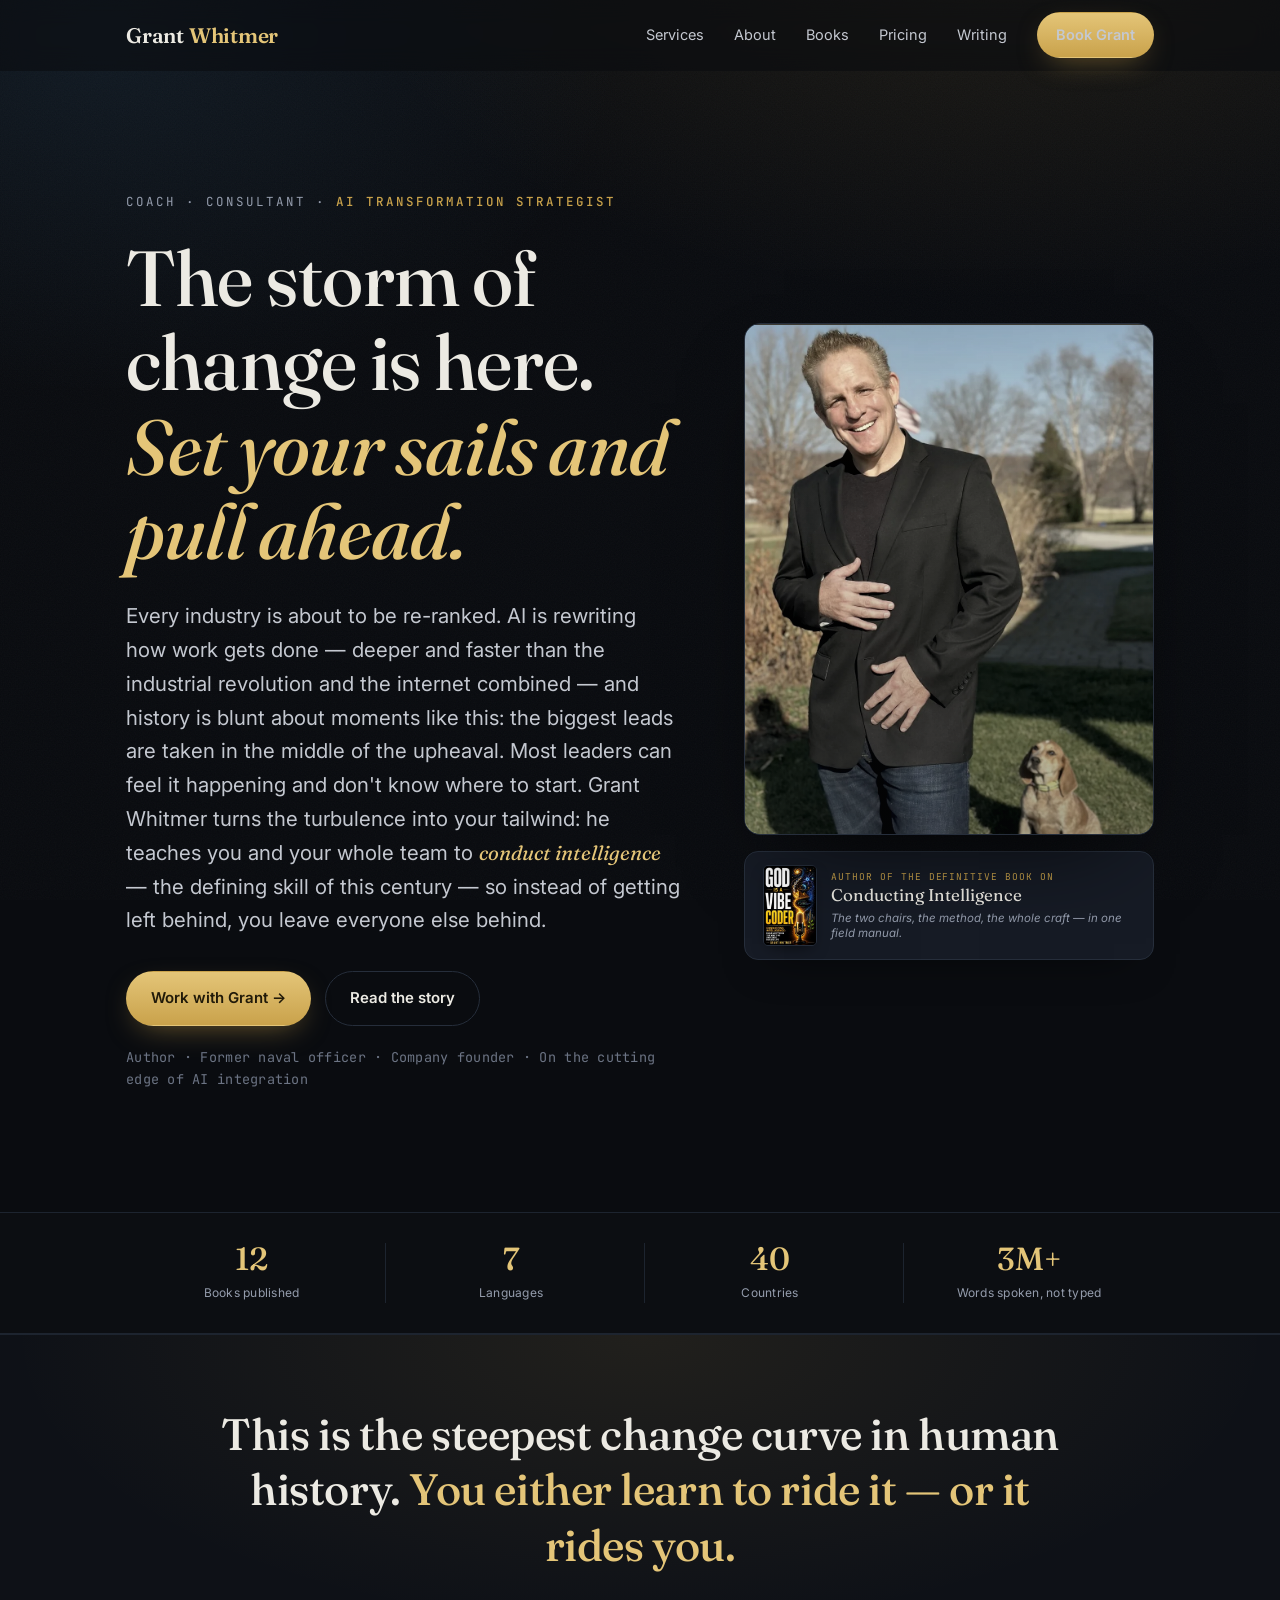
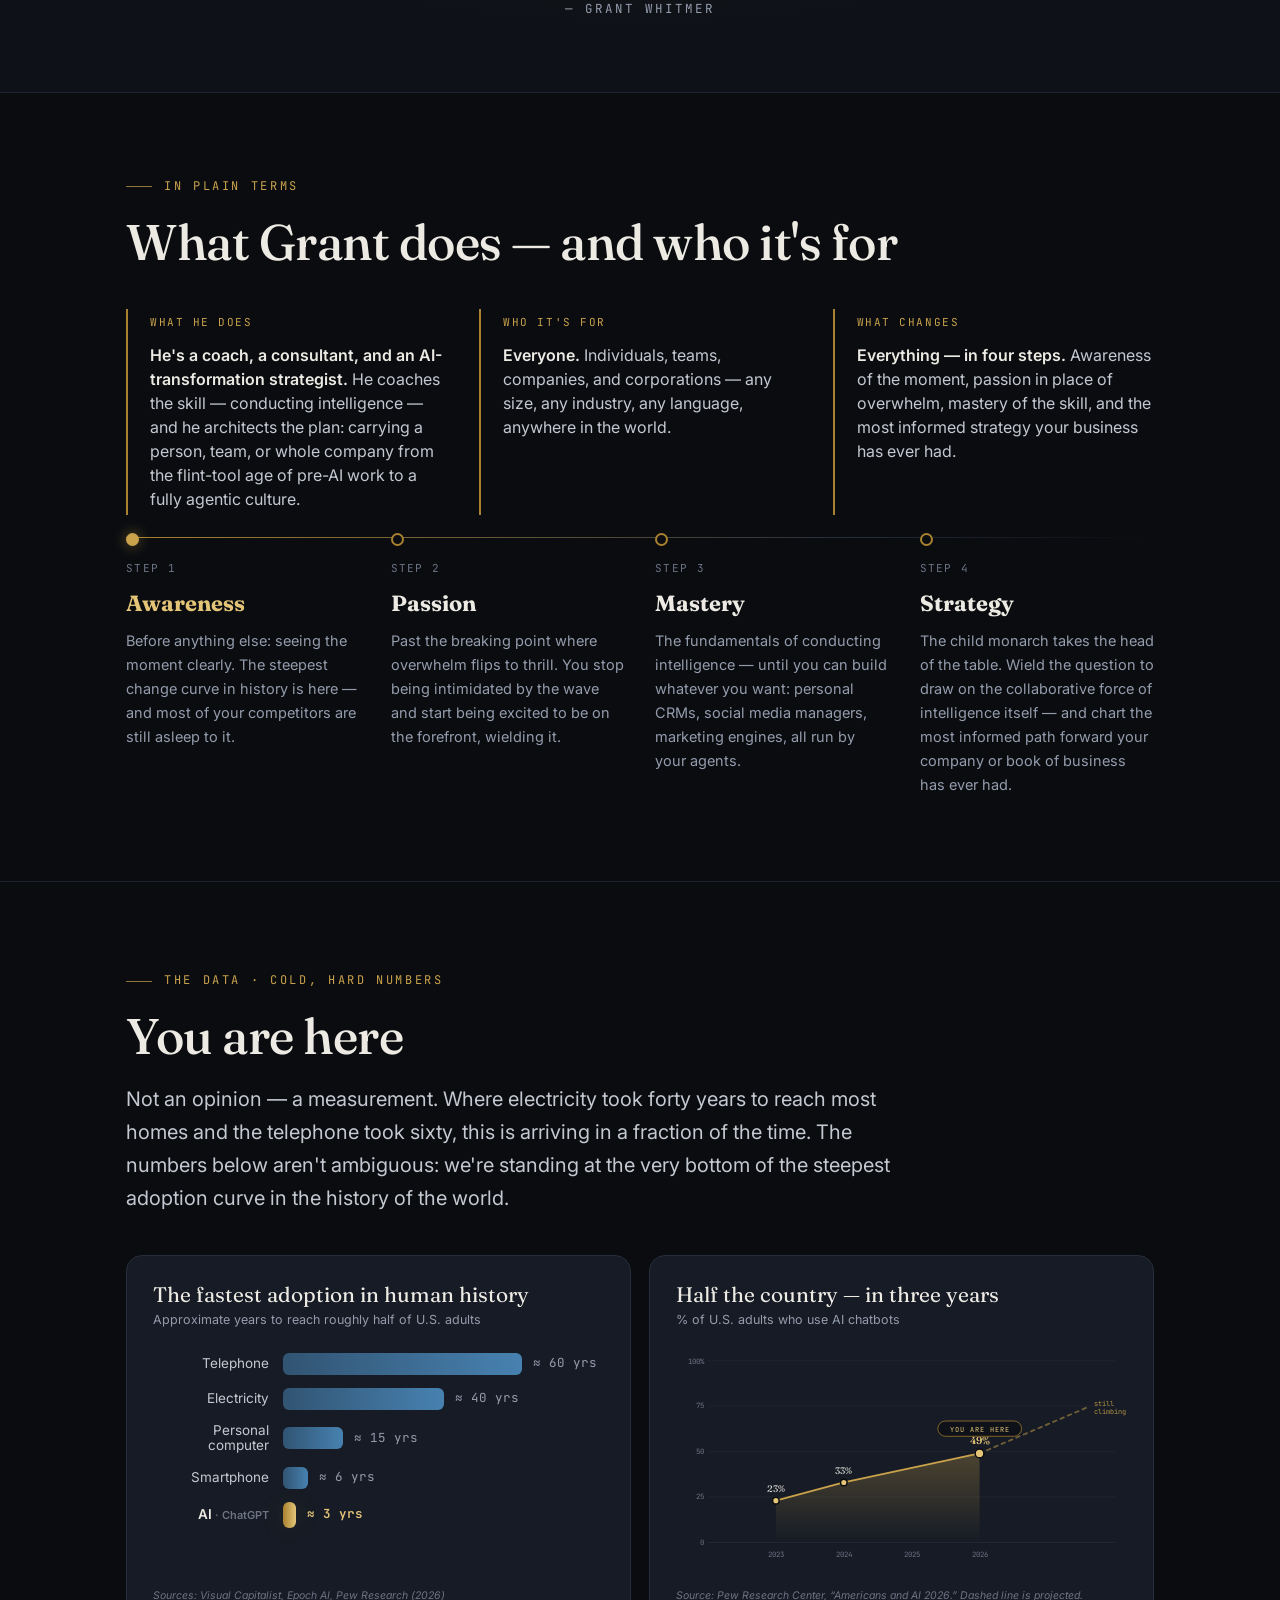
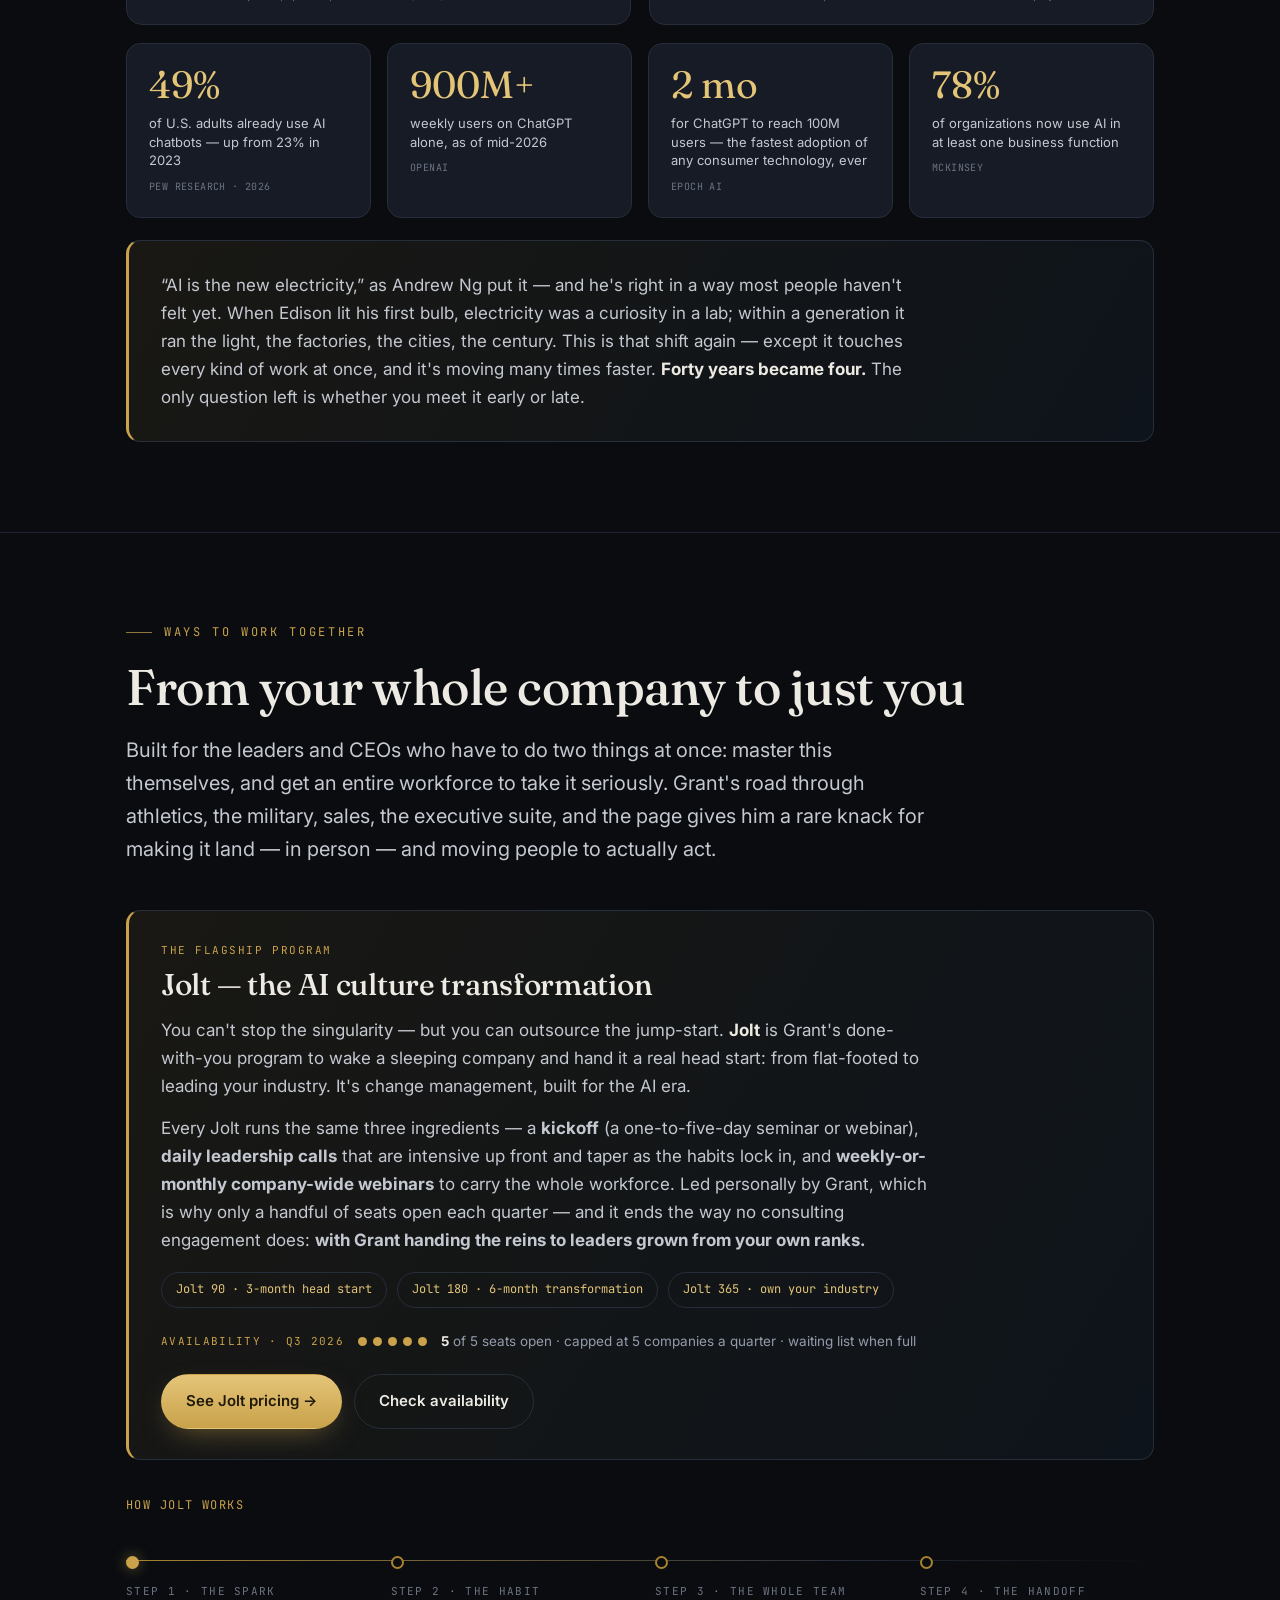
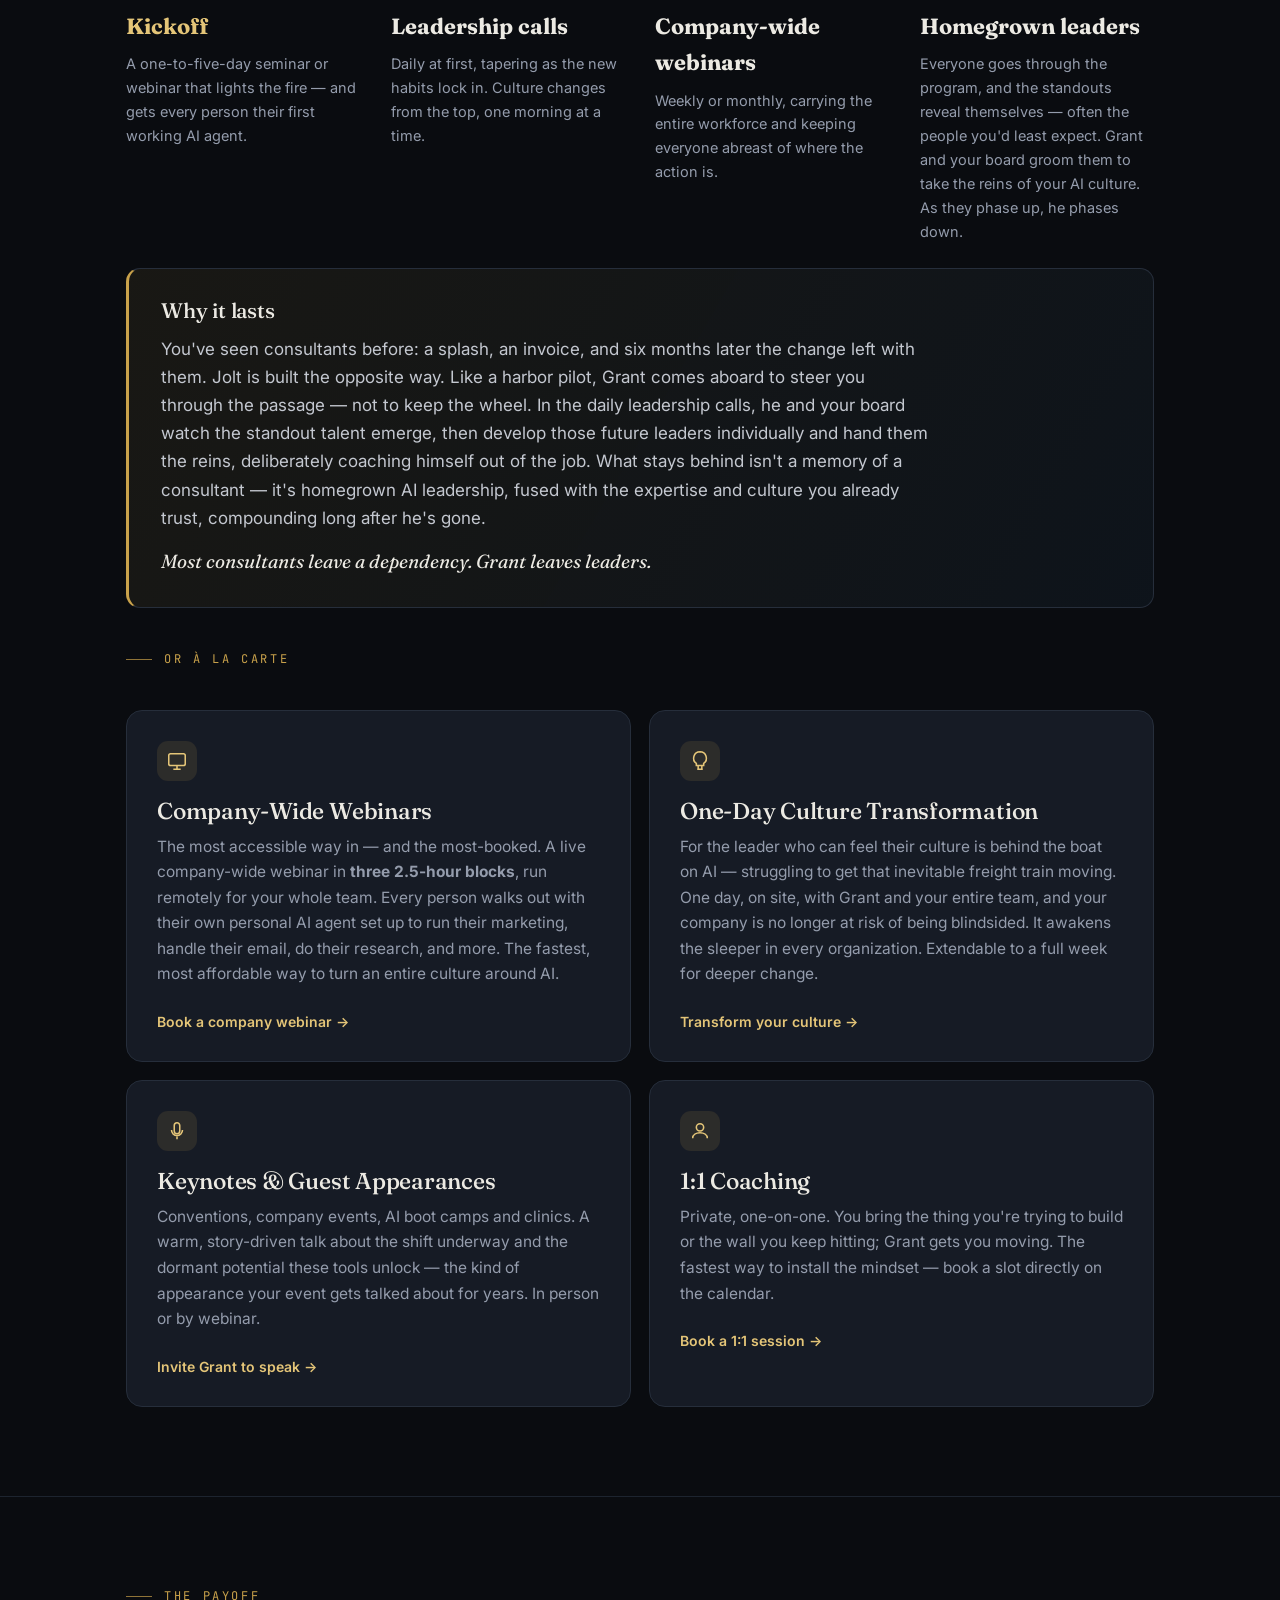
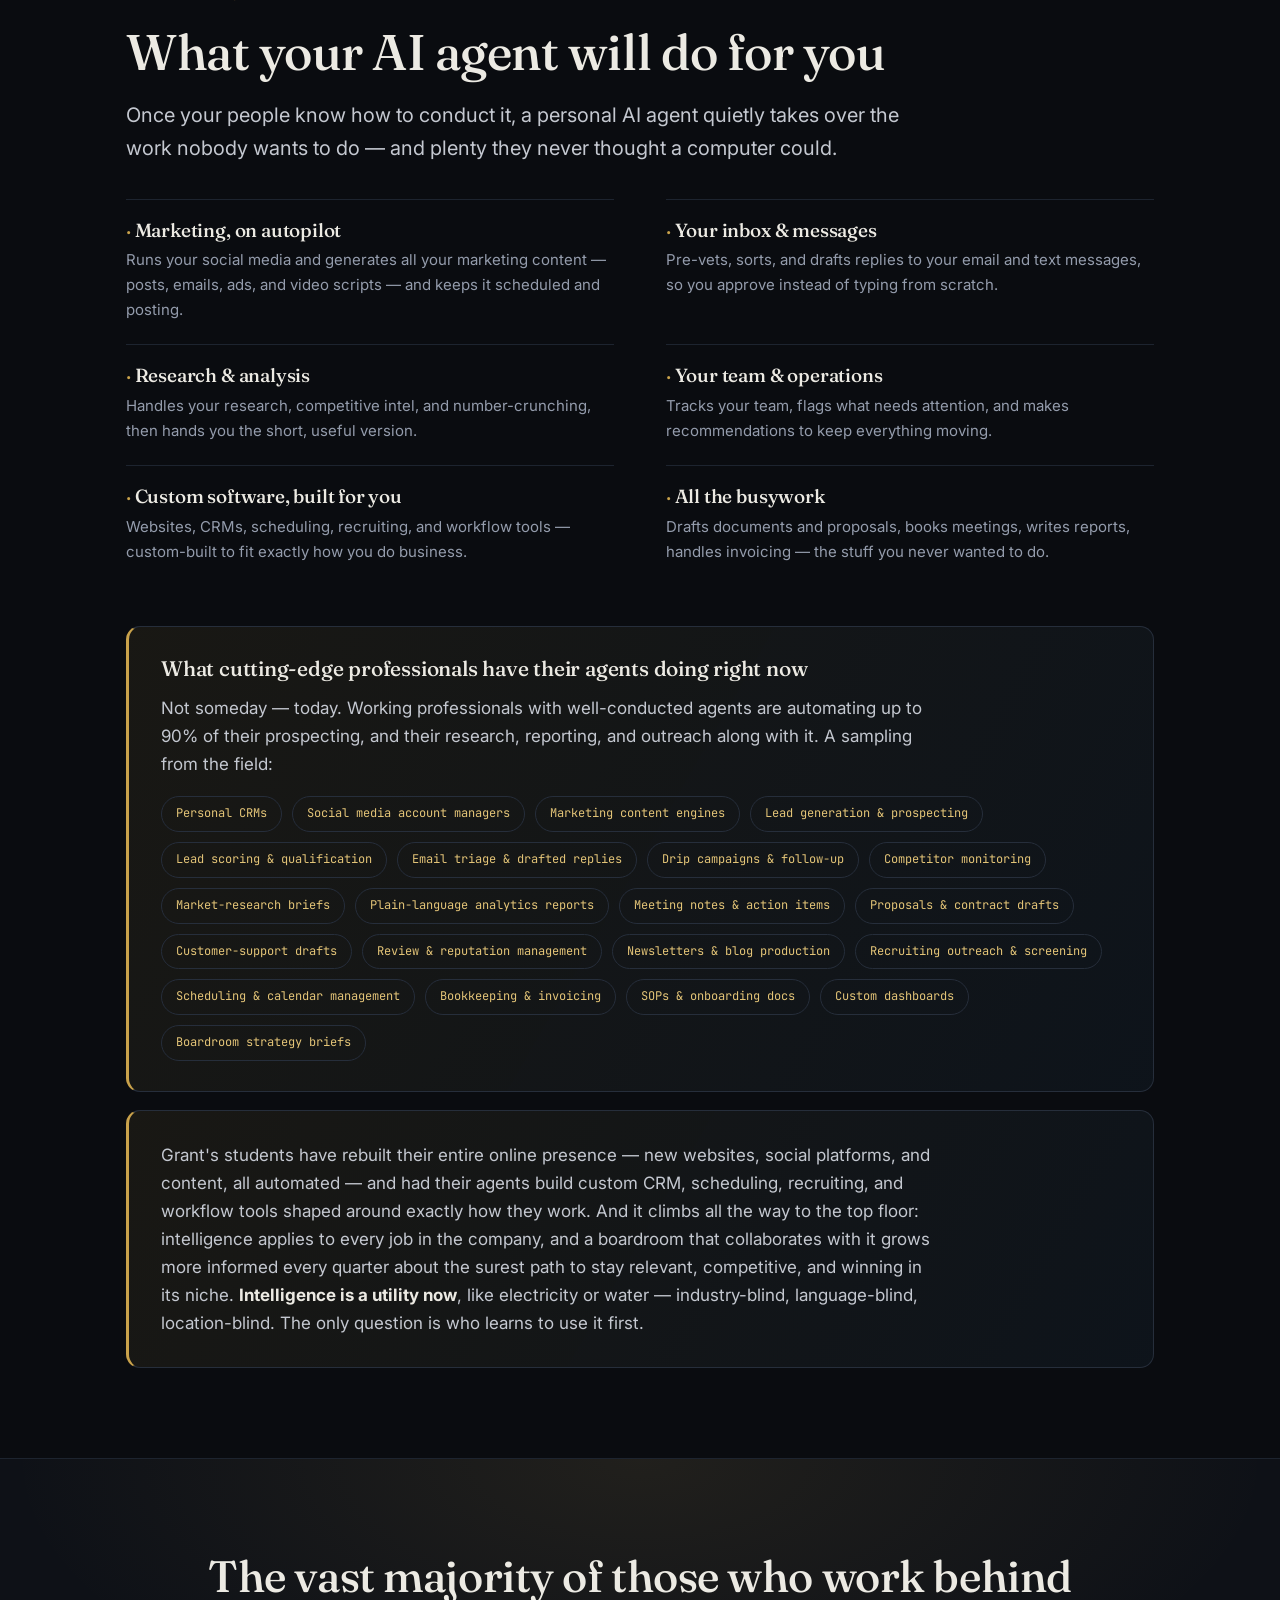
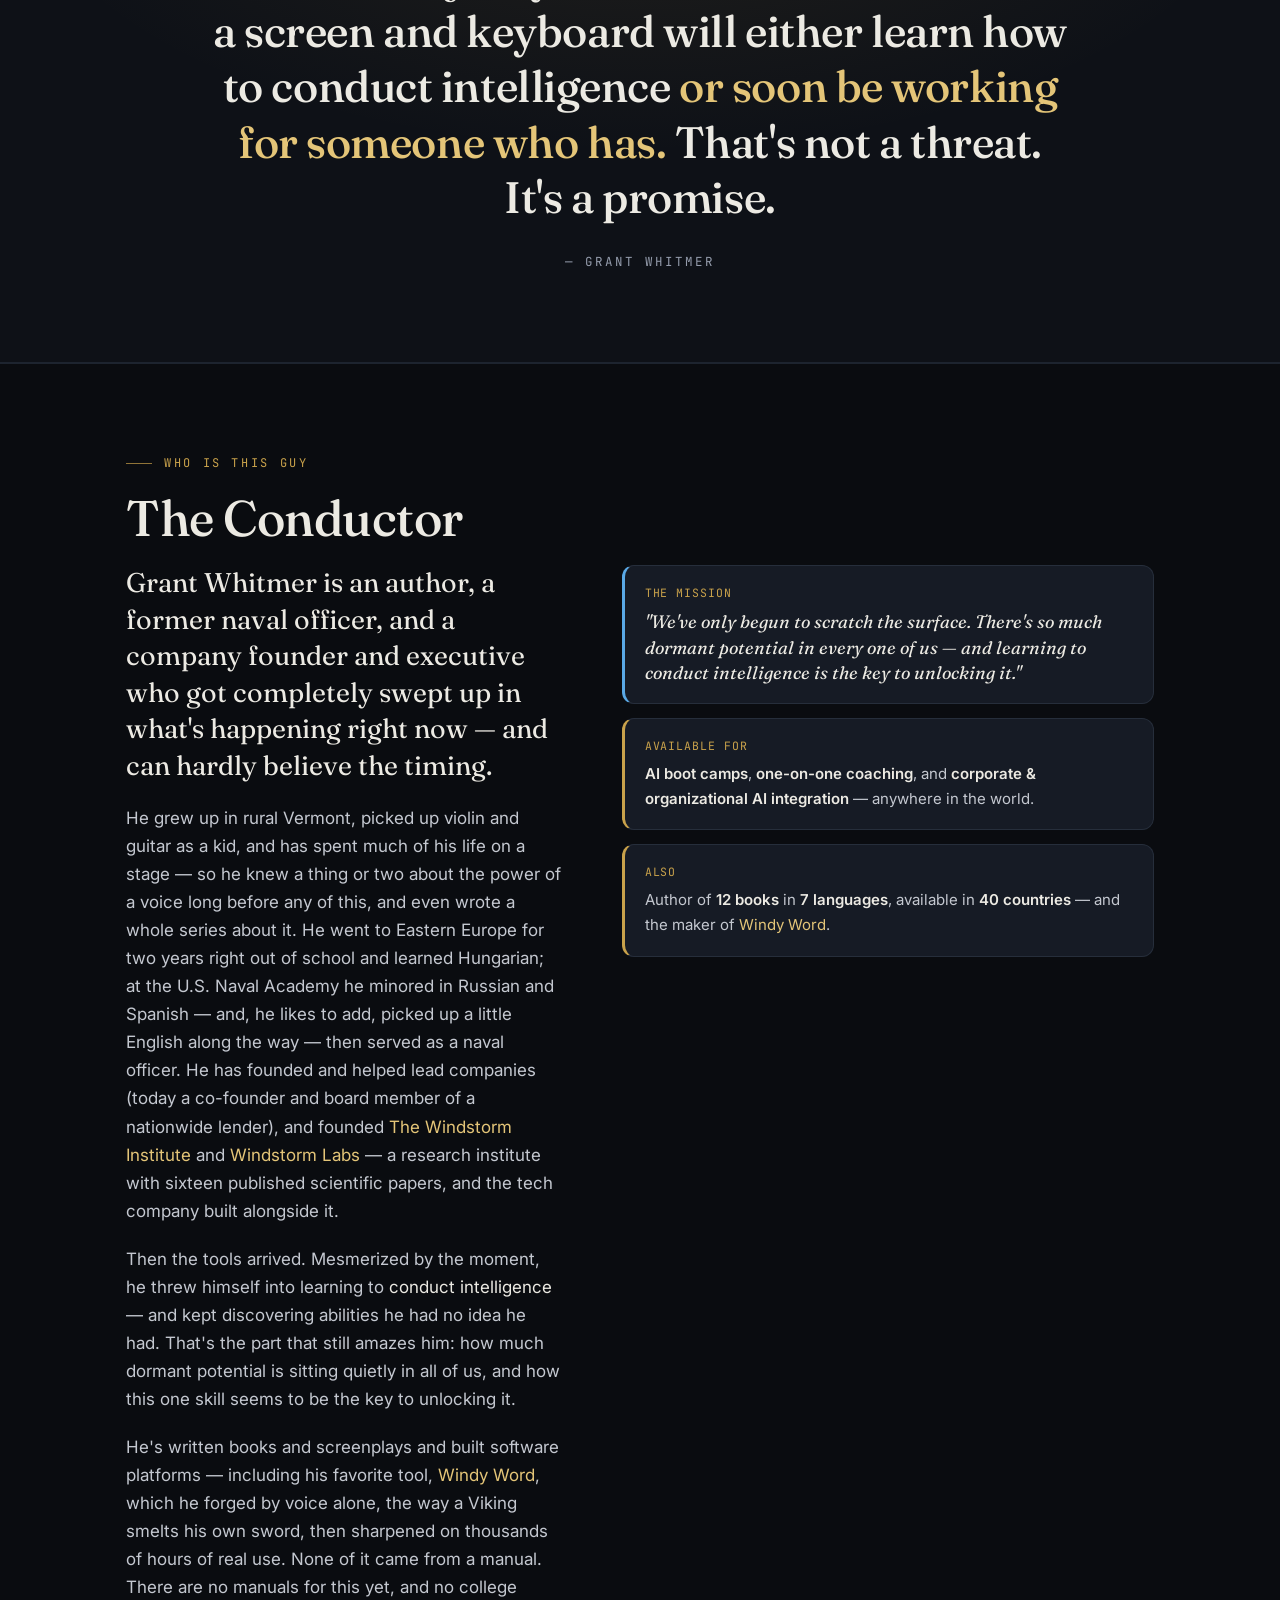
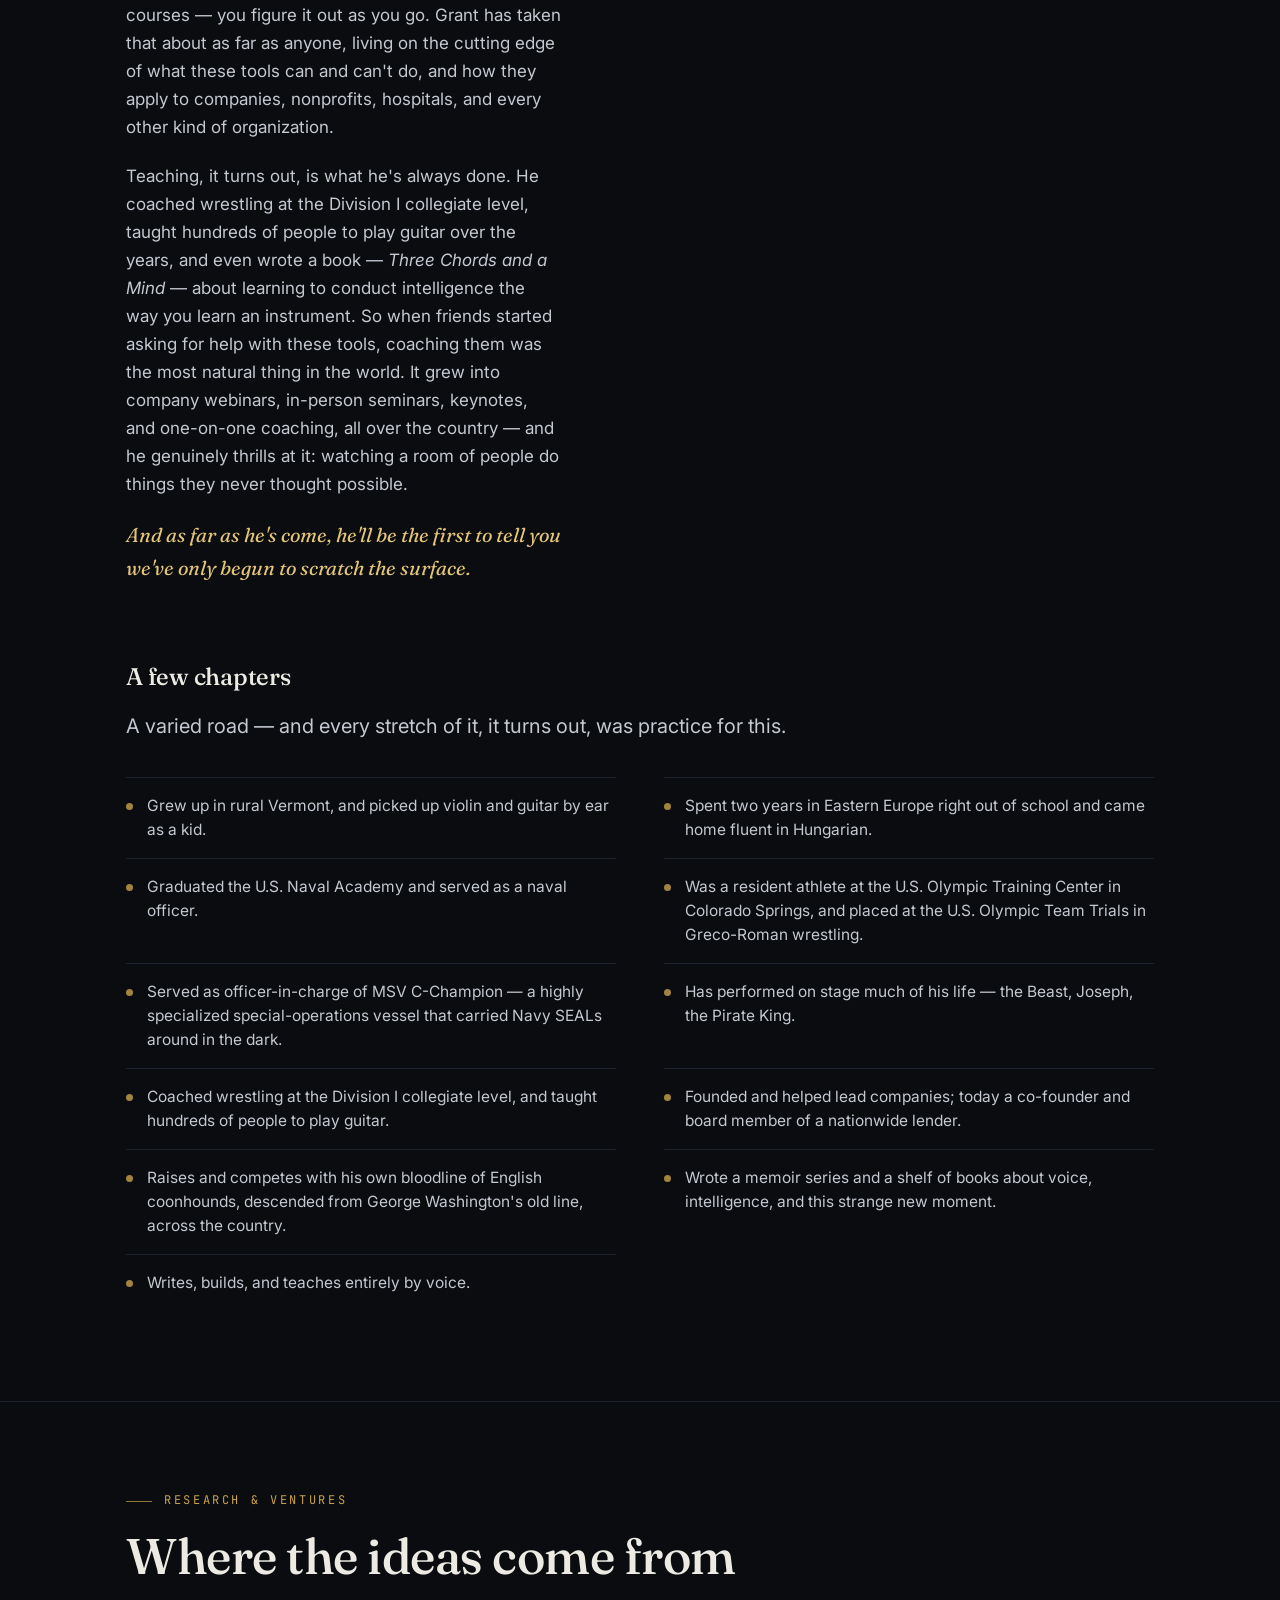
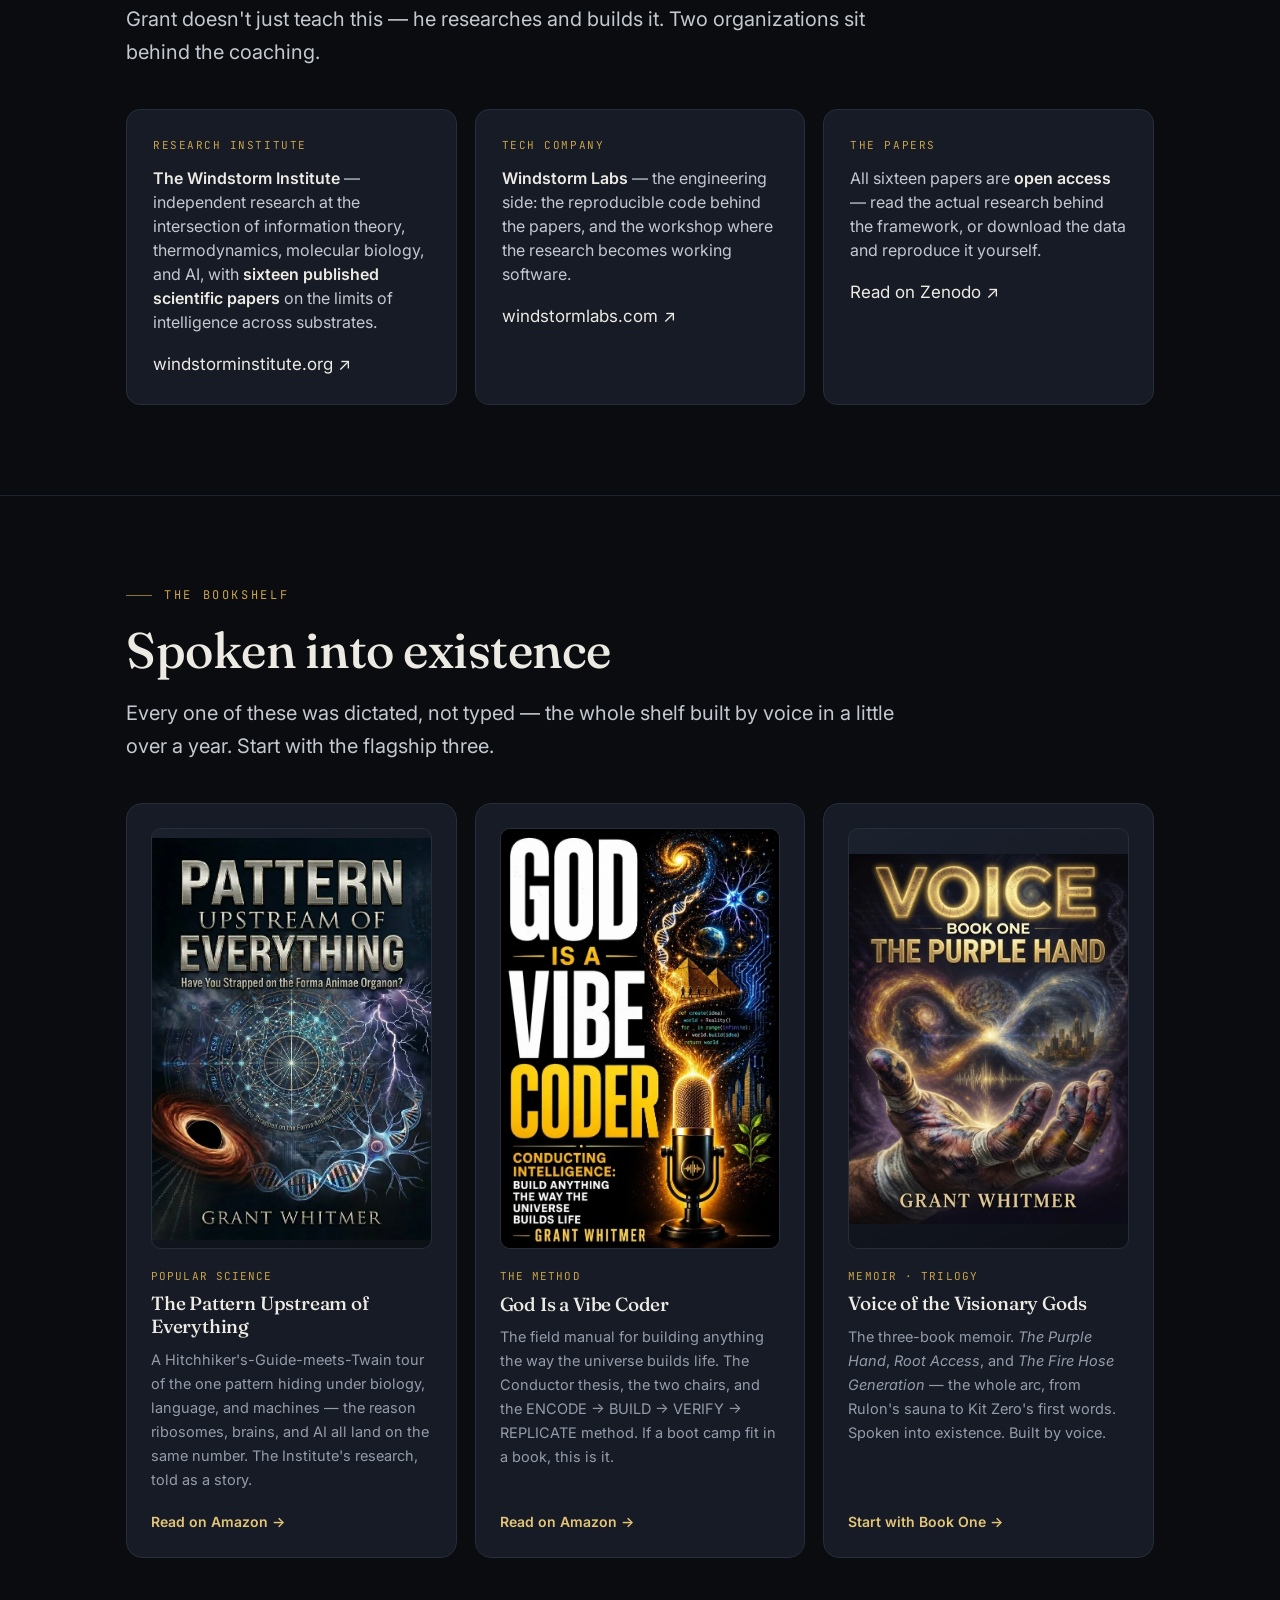
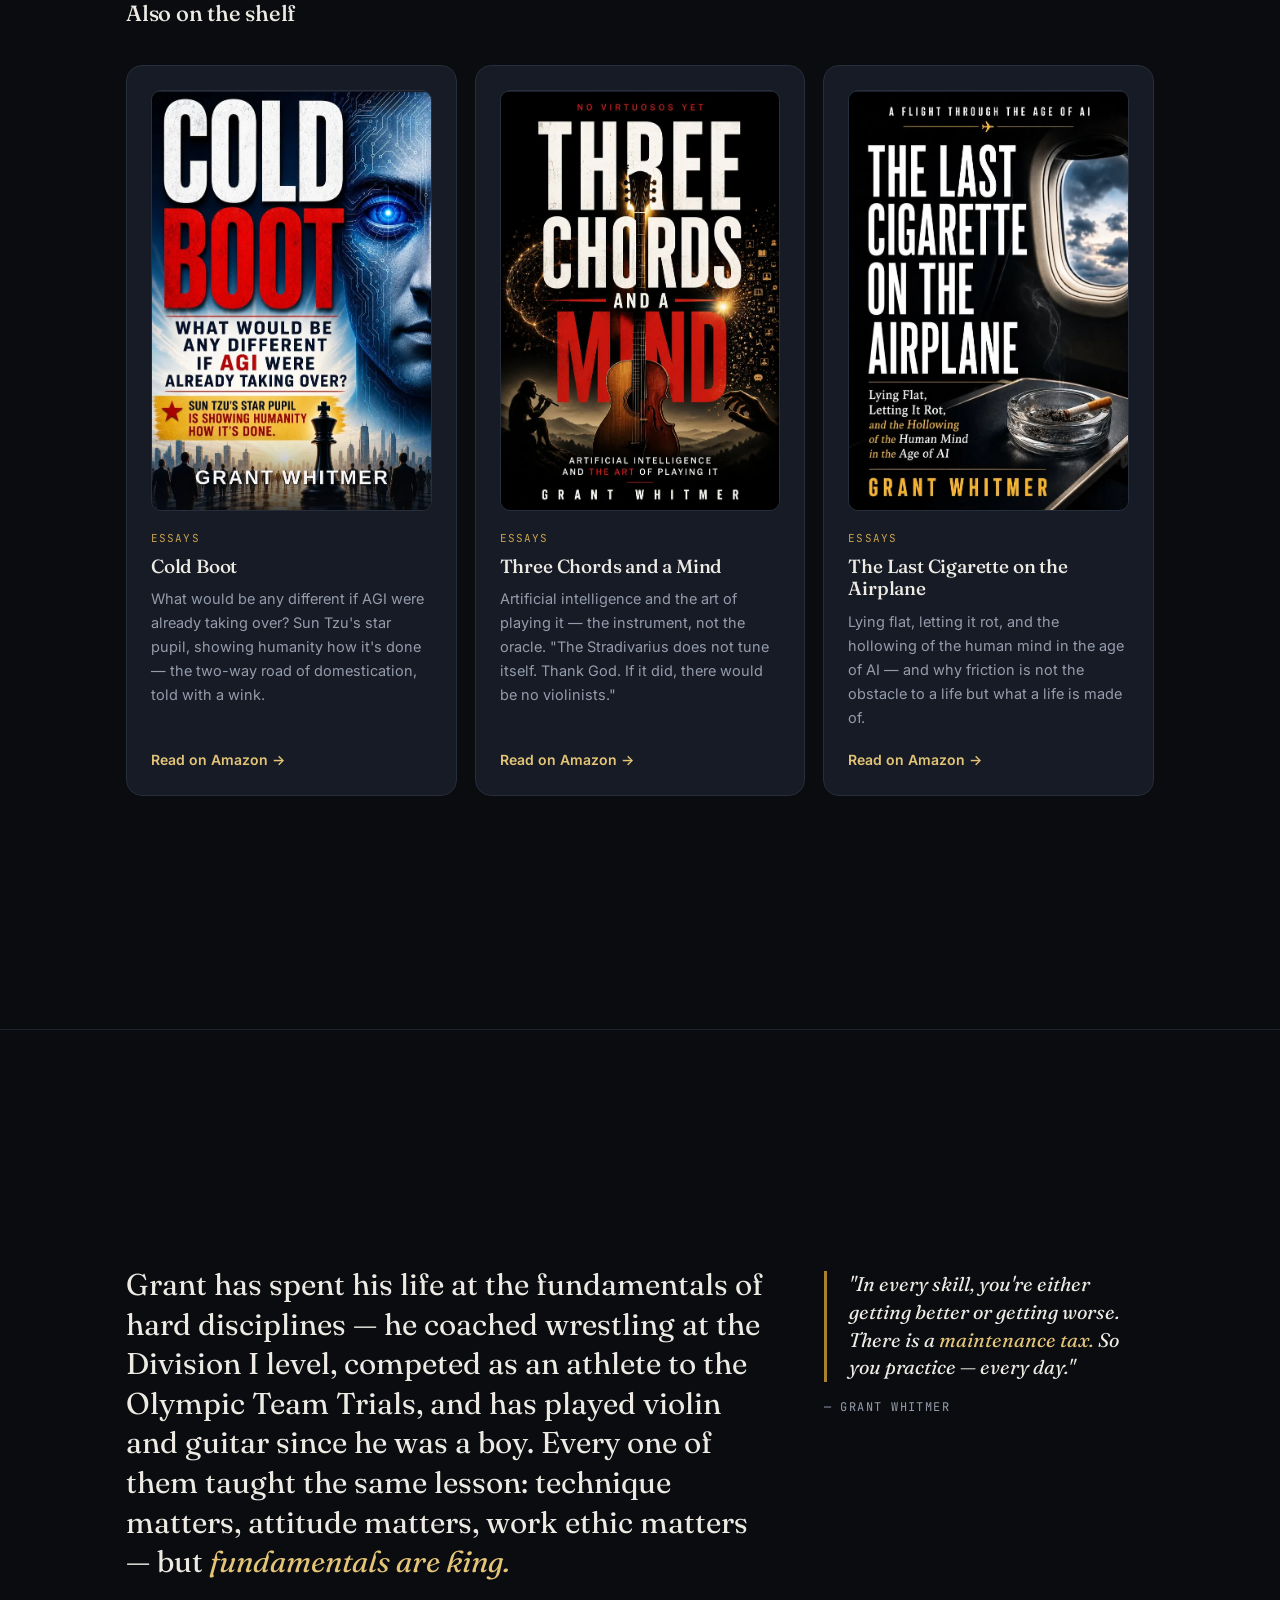
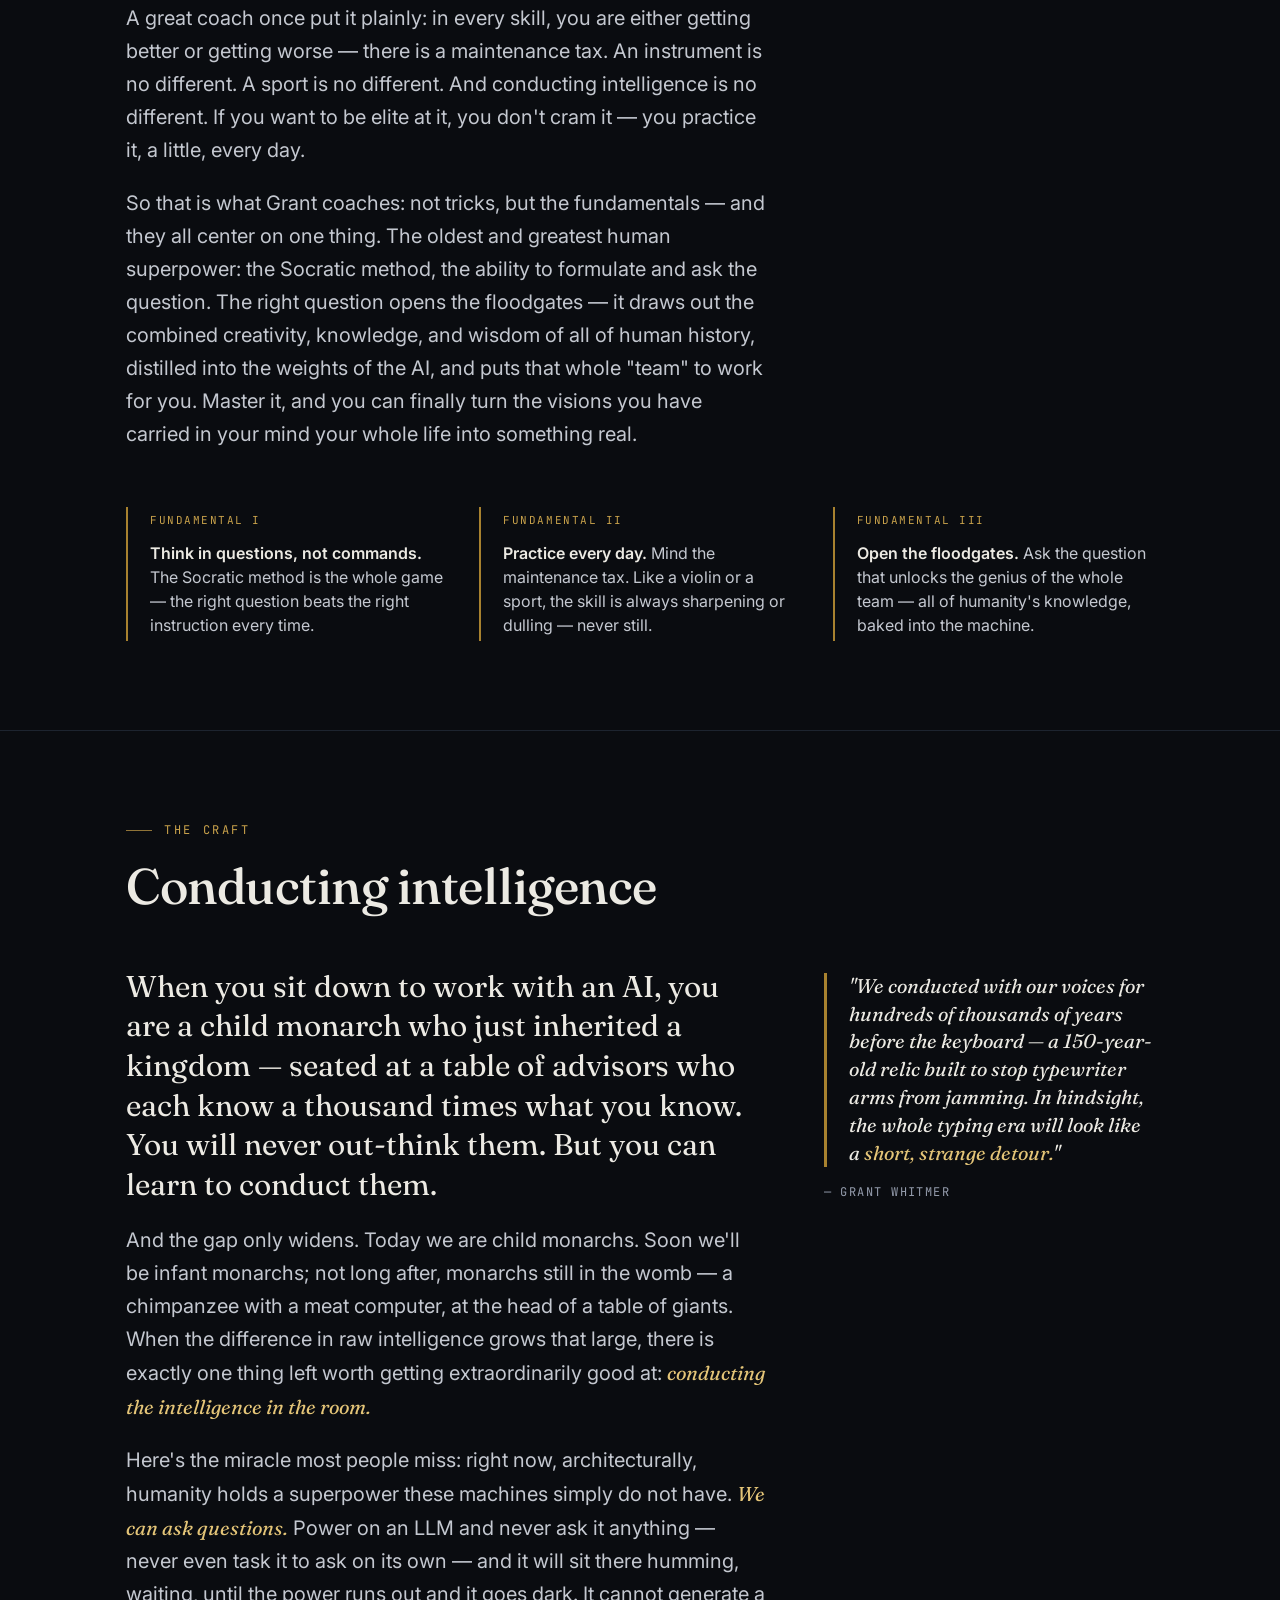
==== commit 14f162be: "prose-rail: guarantee the quote column real width (was 178px; prose was greedy) Co-Authored-By: Clau" ====
--- a/index.html
+++ b/index.html
@@ -108,7 +108,7 @@
 <link rel="preload" as="image" href="assets/grant-portrait.webp" type="image/webp" />
 <link rel="alternate" type="application/rss+xml" title="The Conductor's Brief — Grant Whitmer" href="/brief/feed.xml" />
 <link href="https://fonts.googleapis.com/css2?family=Fraunces:ital,opsz,wght@0,9..144,400;0,9..144,500;0,9..144,600;1,9..144,400;1,9..144,500&family=Inter:wght@400;500;600;700&family=JetBrains+Mono:wght@400;500&display=swap" rel="stylesheet" />
-<link rel="stylesheet" href="css/style.css?v=20260709a" />
+<link rel="stylesheet" href="css/style.css?v=20260709b" />
 <noscript><style>
   .reveal { opacity: 1 !important; transform: none !important; }
   .adv-bar { transform: none !important; }
--- a/css/style.css
+++ b/css/style.css
@@ -514,12 +514,12 @@
 
 /* ---------- editorial margin rail (long prose + companion quote) ---------- */
 @media (min-width: 1100px) {
-  .prose-rail { display: grid; grid-template-columns: minmax(0, 72ch) 1fr; gap: clamp(32px, 4vw, 72px); align-items: start; }
-  .prose-rail .craft-lead { margin-top: 34px; }
-  .rail-quote { position: sticky; top: 120px; margin-top: 34px; }
+  .prose-rail { display: grid; grid-template-columns: minmax(0, 640px) minmax(260px, 1fr); gap: clamp(36px, 4.5vw, 80px); align-items: start; }
+  .prose-rail .craft-lead { margin-top: 34px; max-width: none; }
+  .rail-quote { position: sticky; top: 120px; margin-top: 40px; }
   .rail-quote .pullquote { margin: 0; max-width: none; text-align: left; margin-inline: 0; }
-  .rail-quote .pullquote blockquote { font-size: clamp(20px, 1.8vw, 27px); border-left: 3px solid var(--brass-deep); padding-left: 22px; }
-  .rail-quote .pullquote cite { text-align: left; }
+  .rail-quote .pullquote blockquote { font-size: clamp(19px, 1.55vw, 24px); line-height: 1.4; border-left: 3px solid var(--brass-deep); padding-left: 22px; }
+  .rail-quote .pullquote cite { text-align: left; margin-top: 16px; }
 }
 
 /* ---------- calendly loading skeleton ---------- */
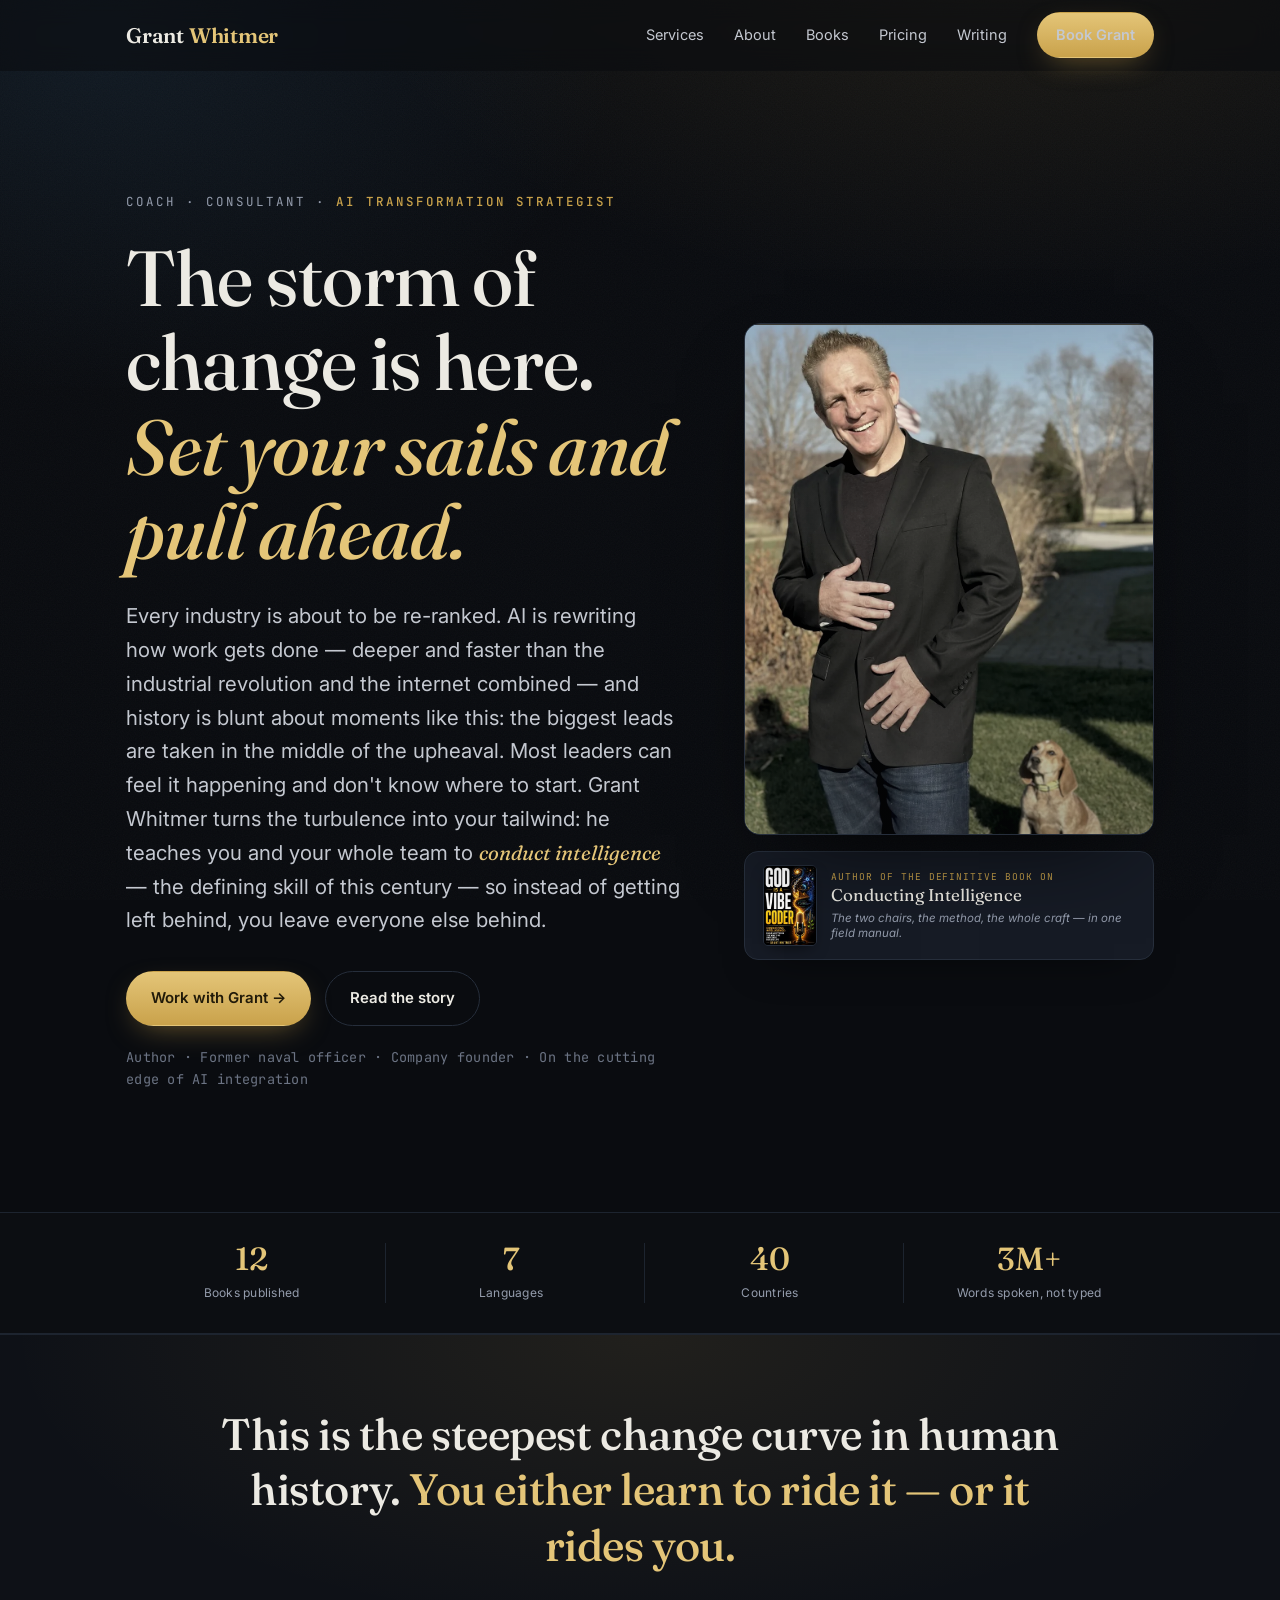
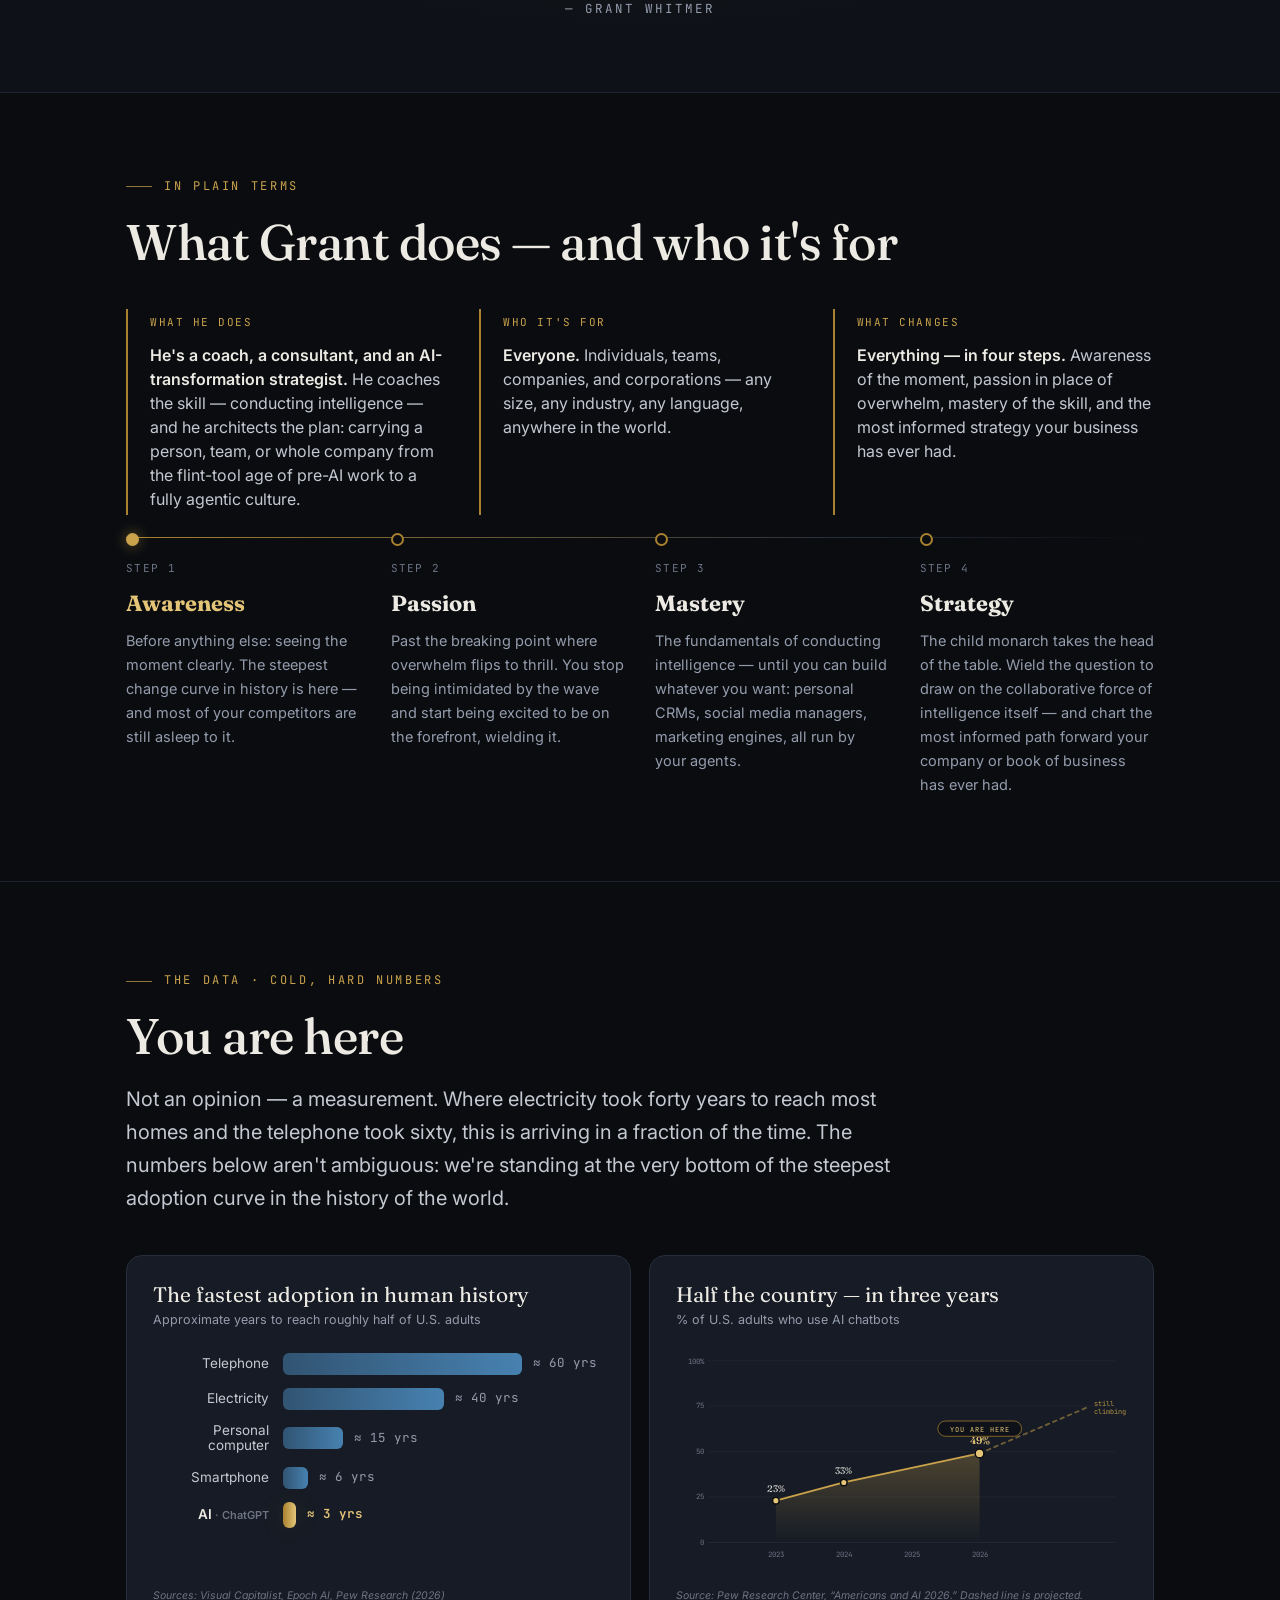
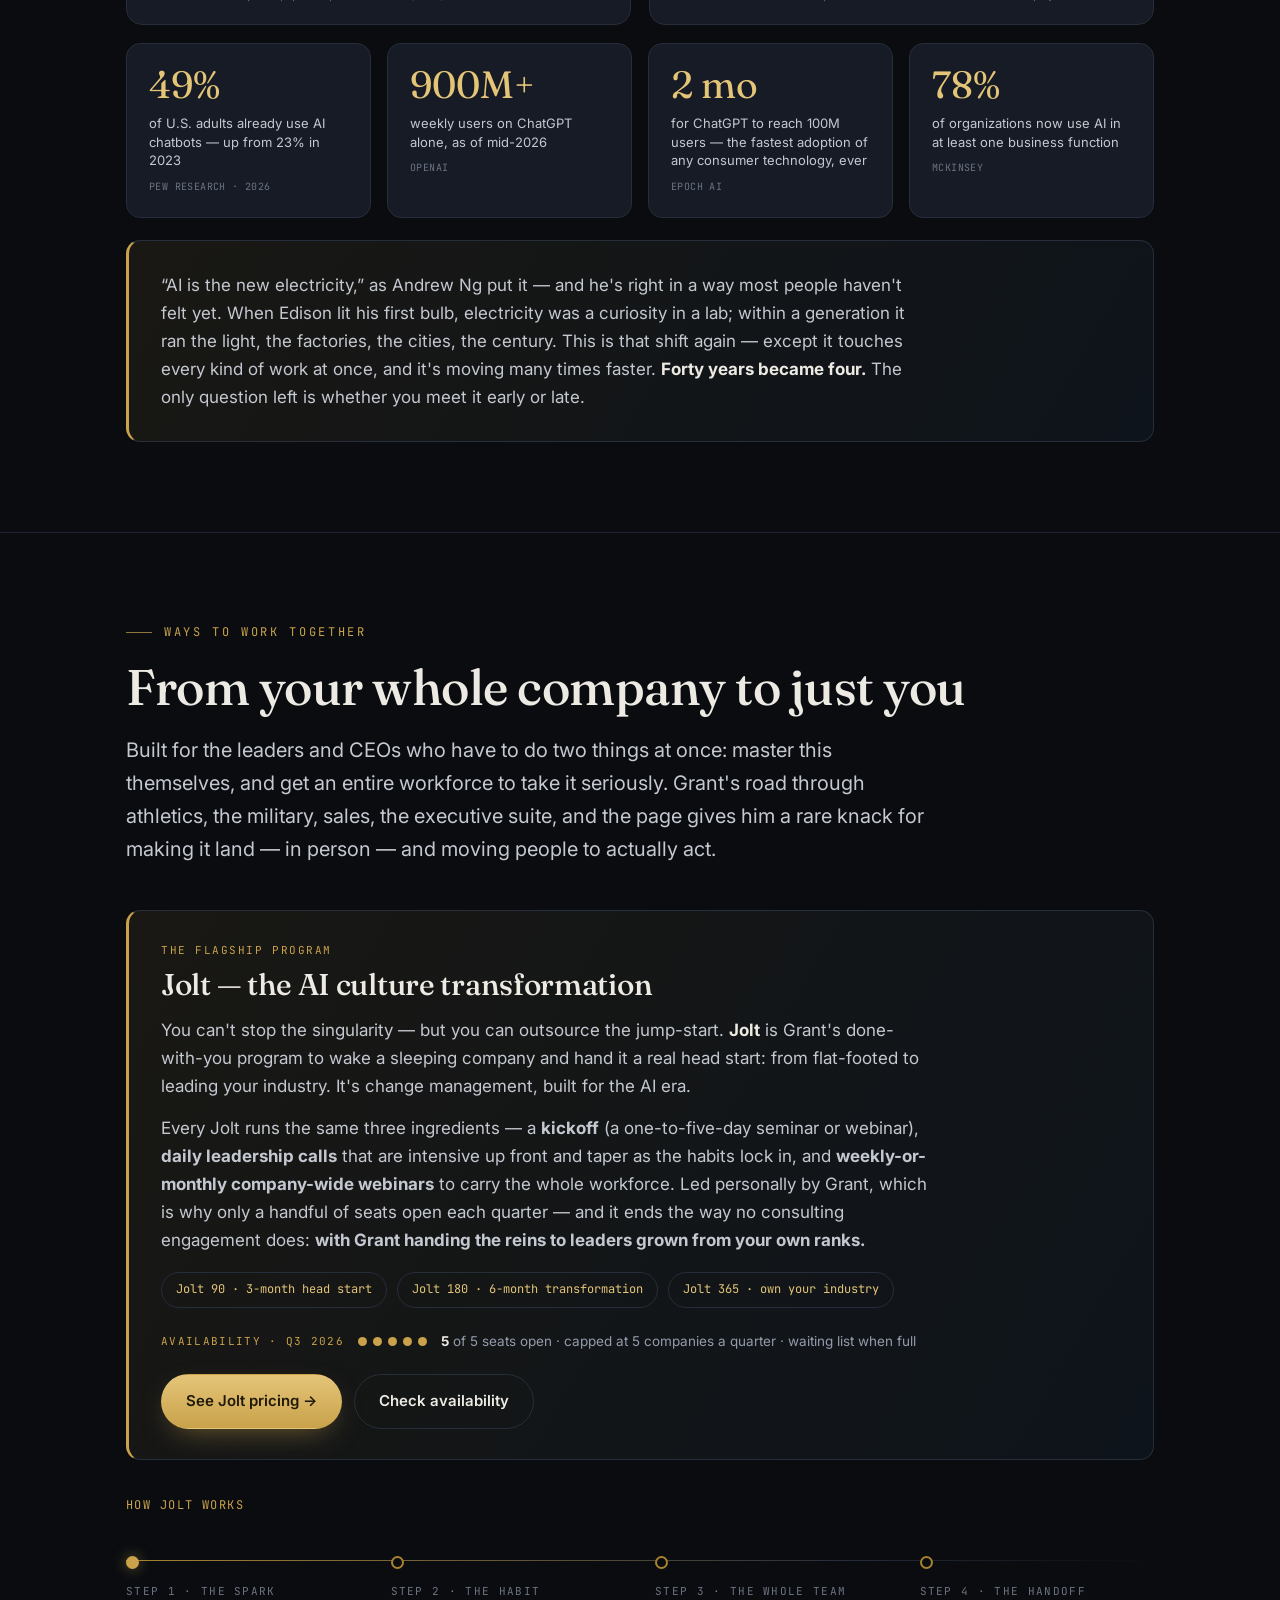
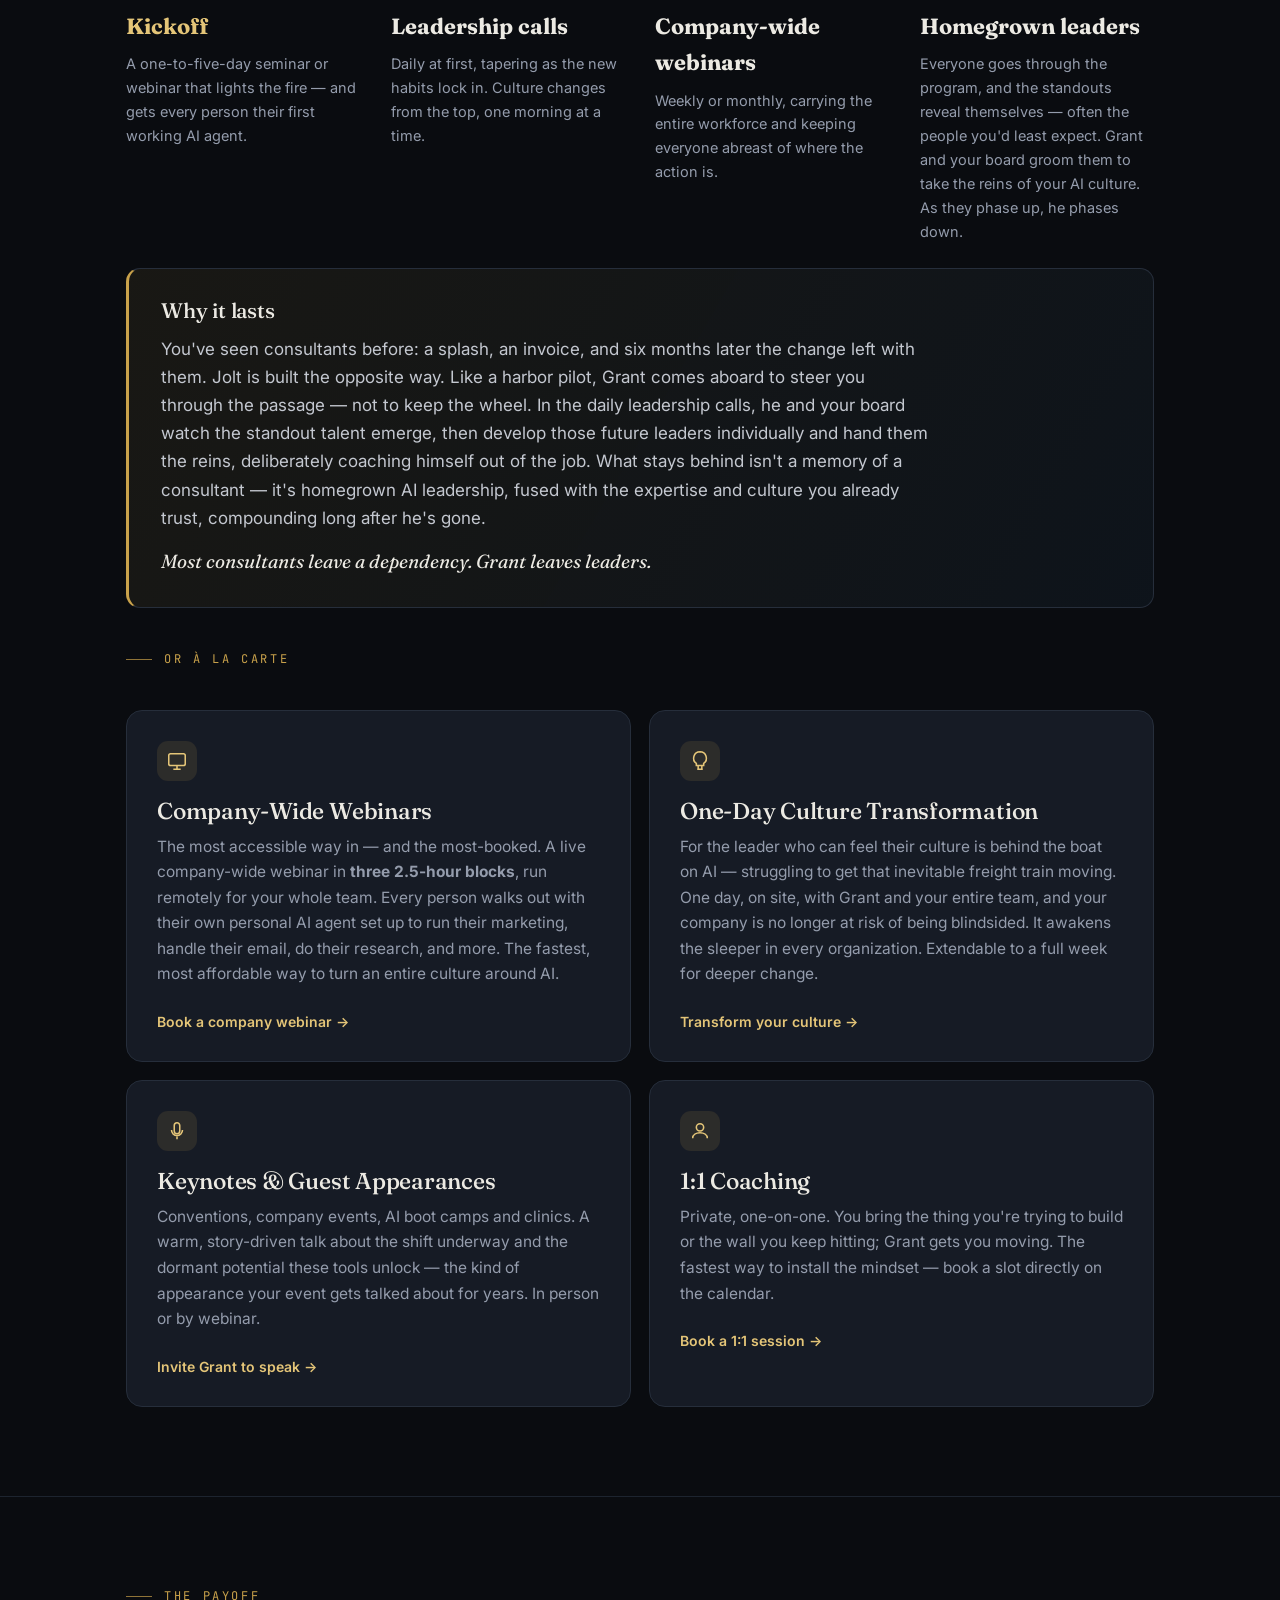
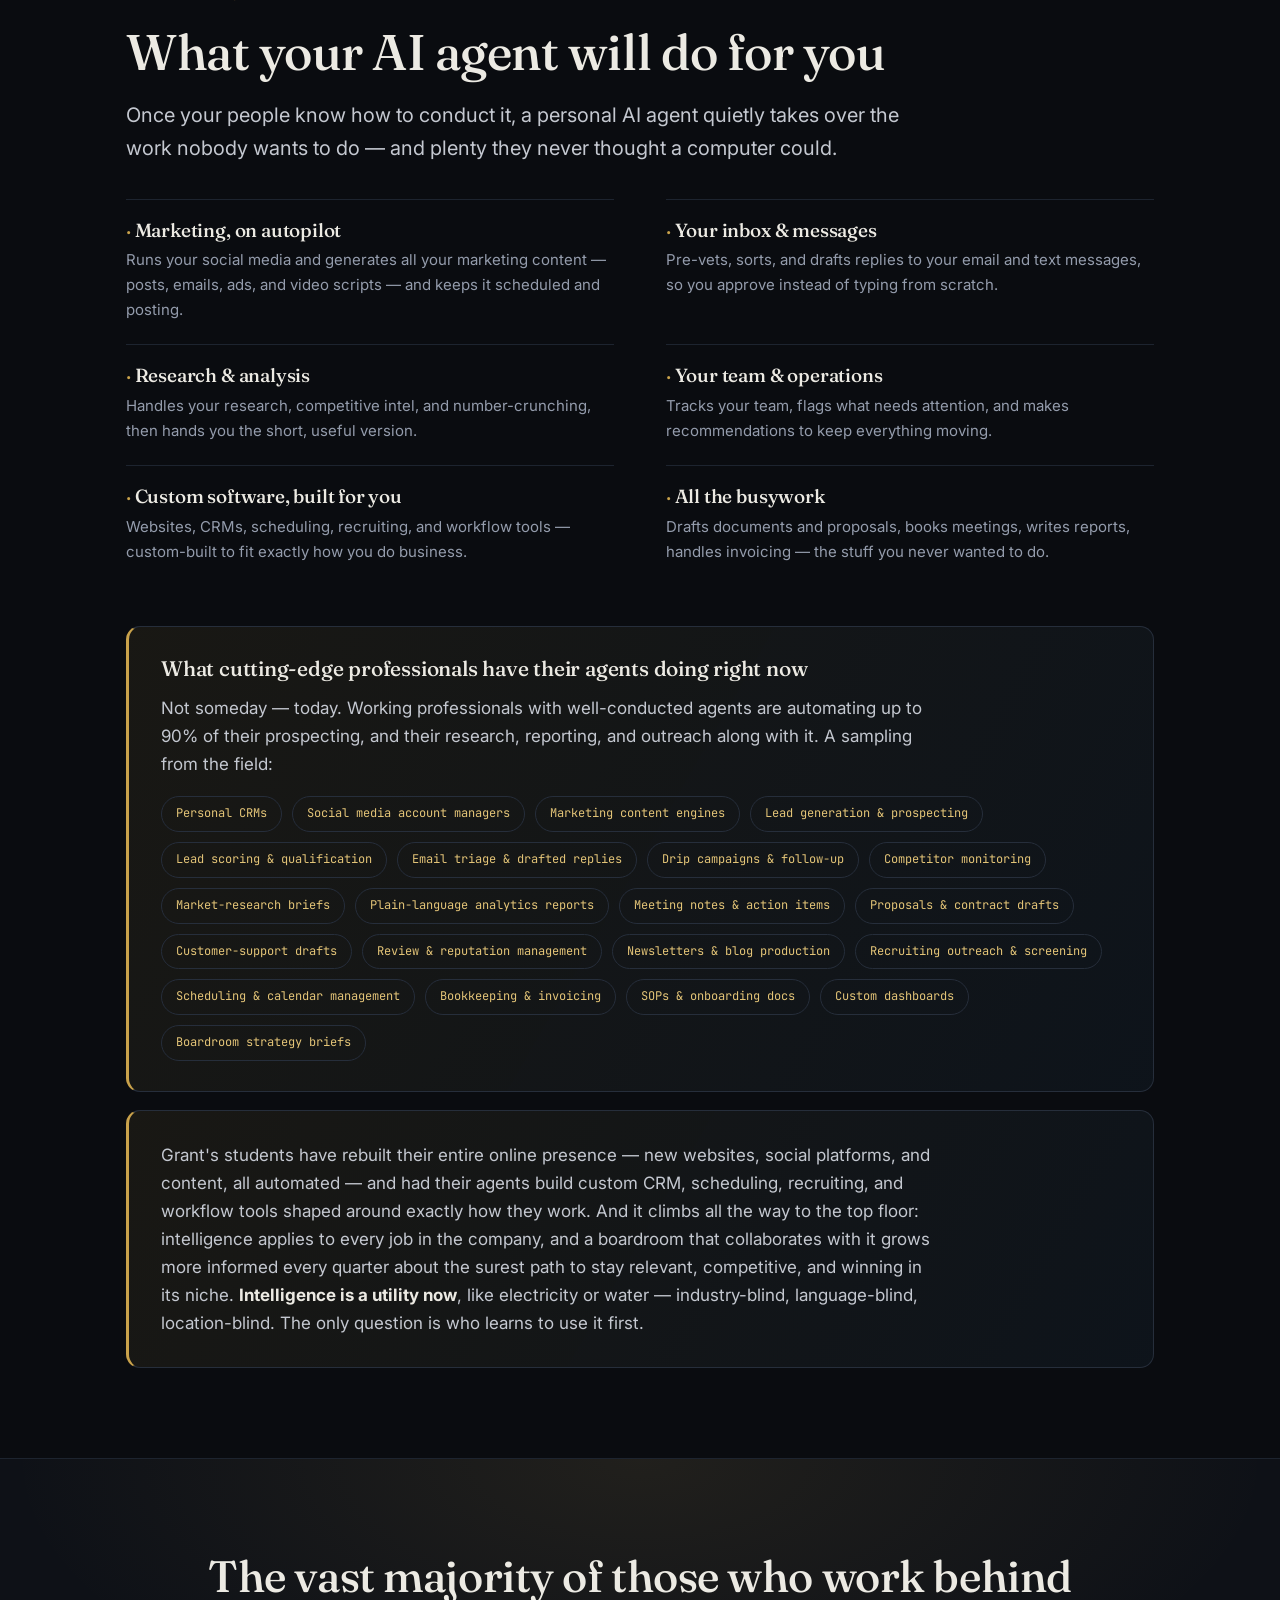
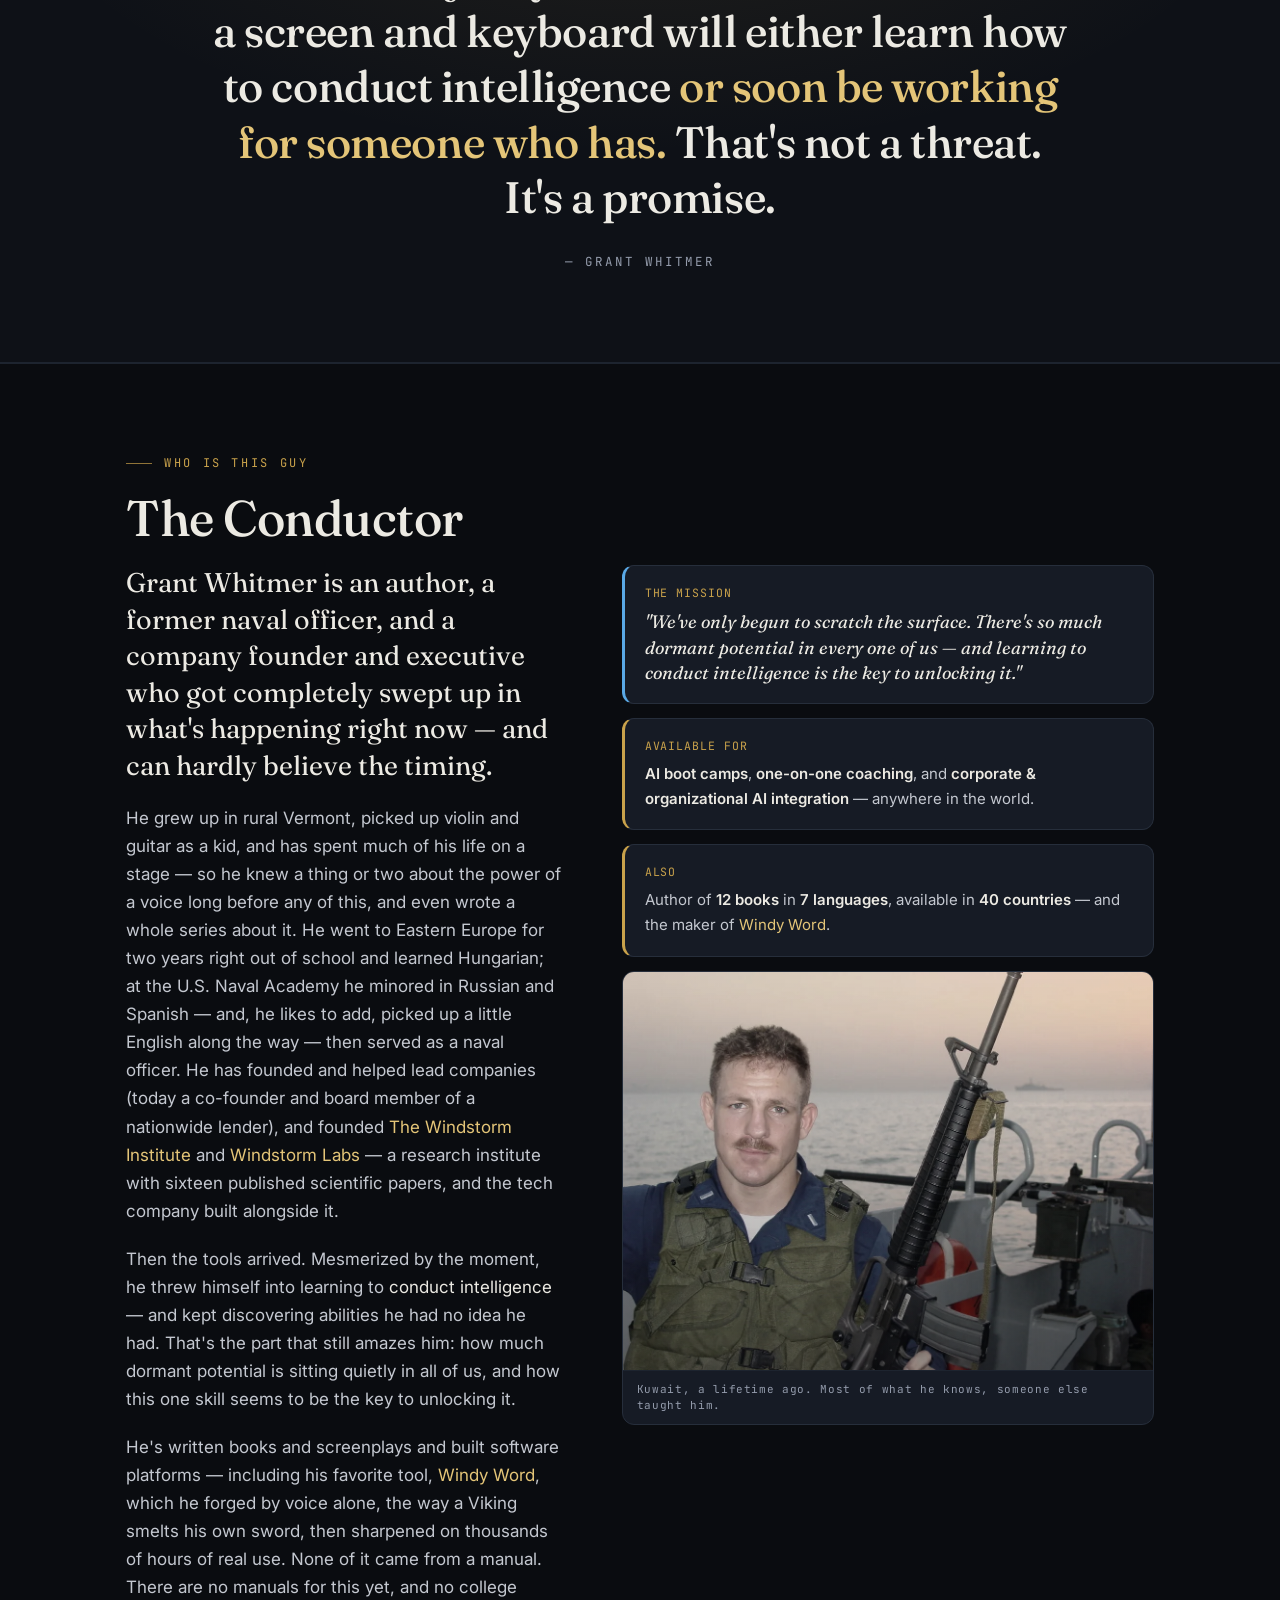
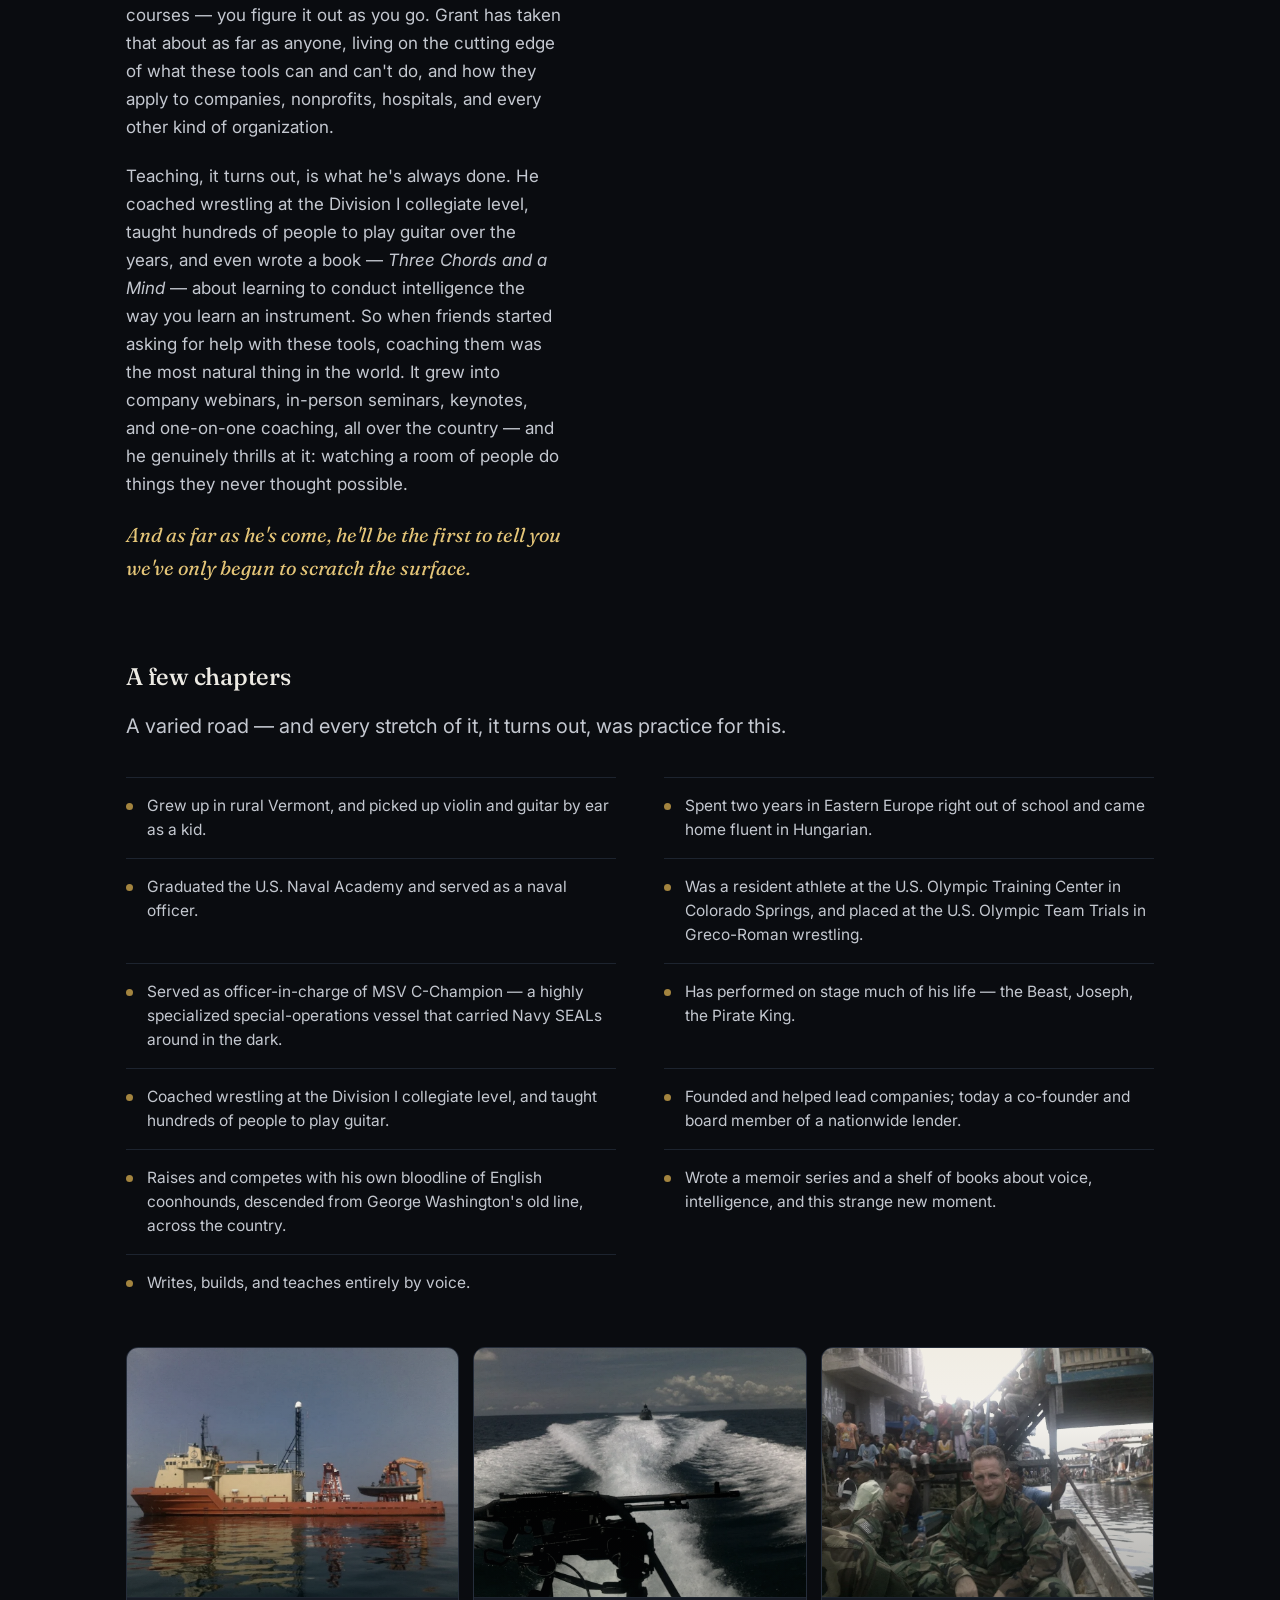
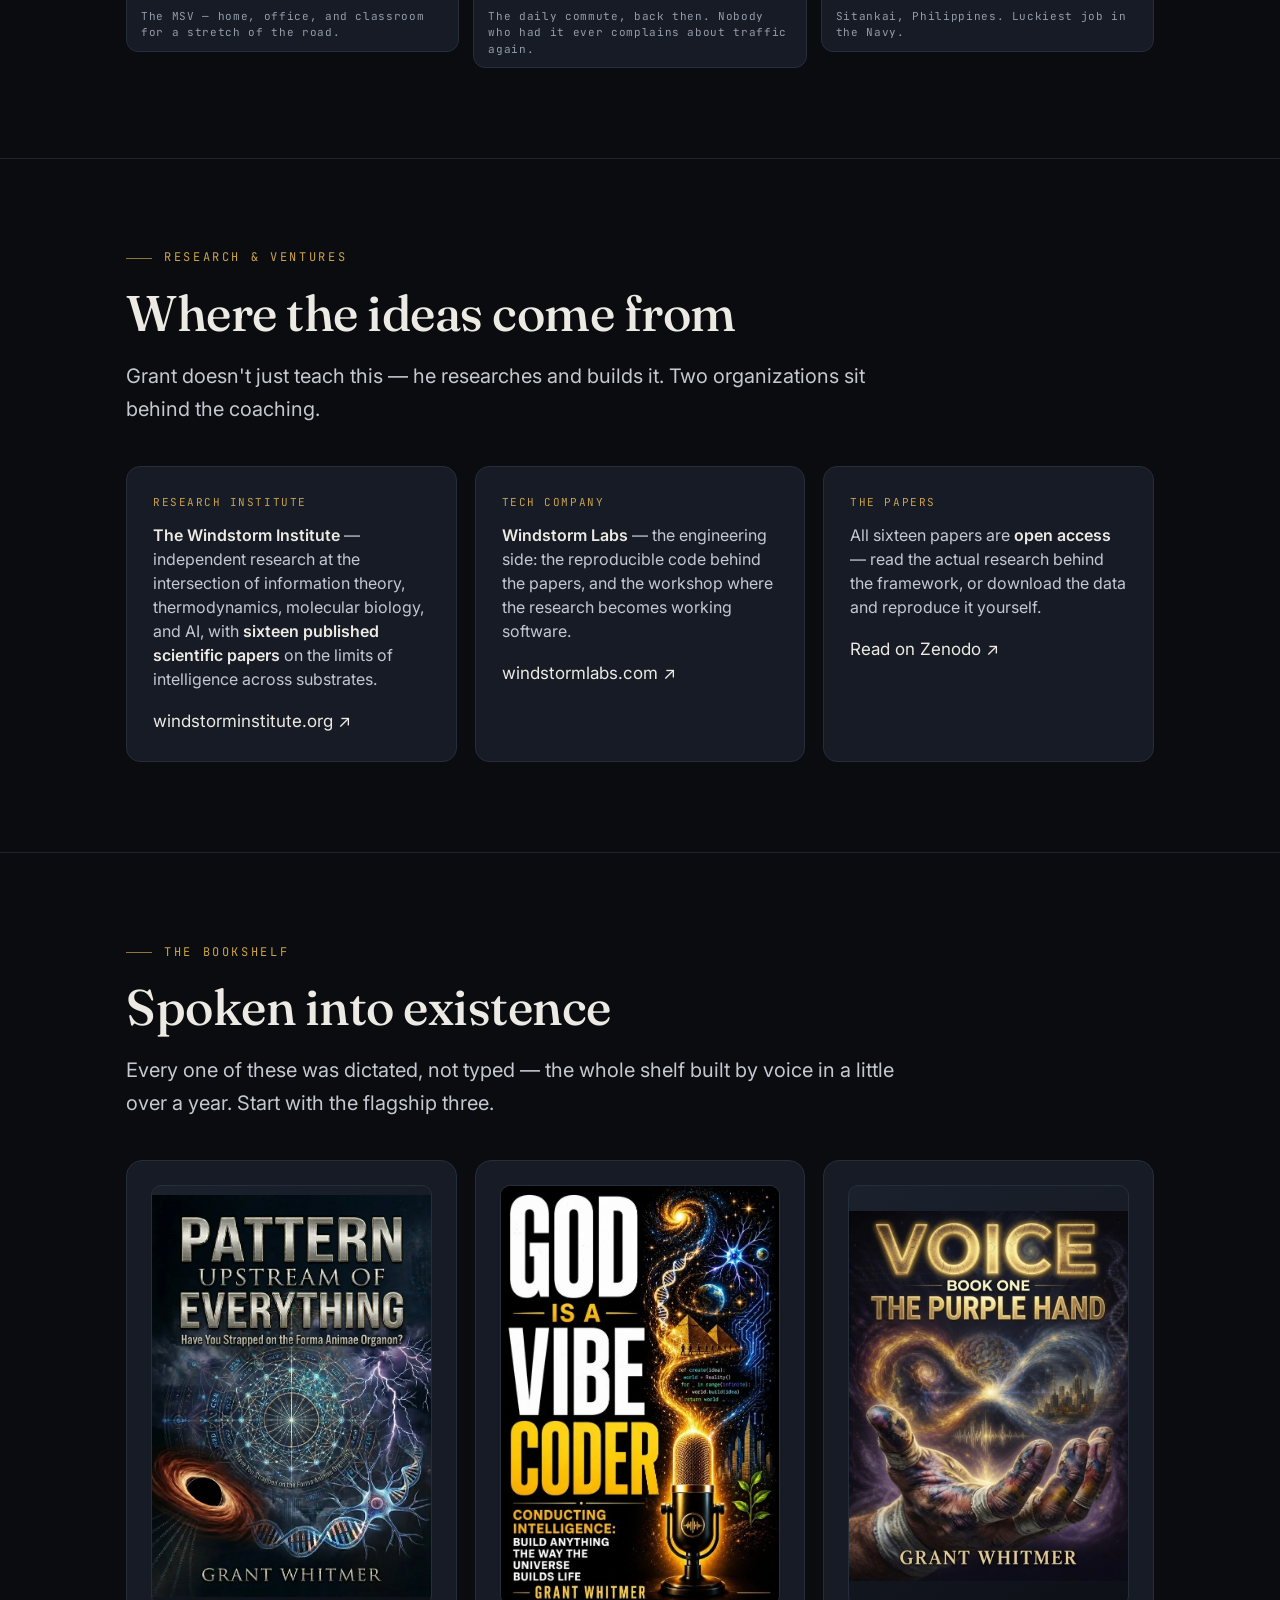
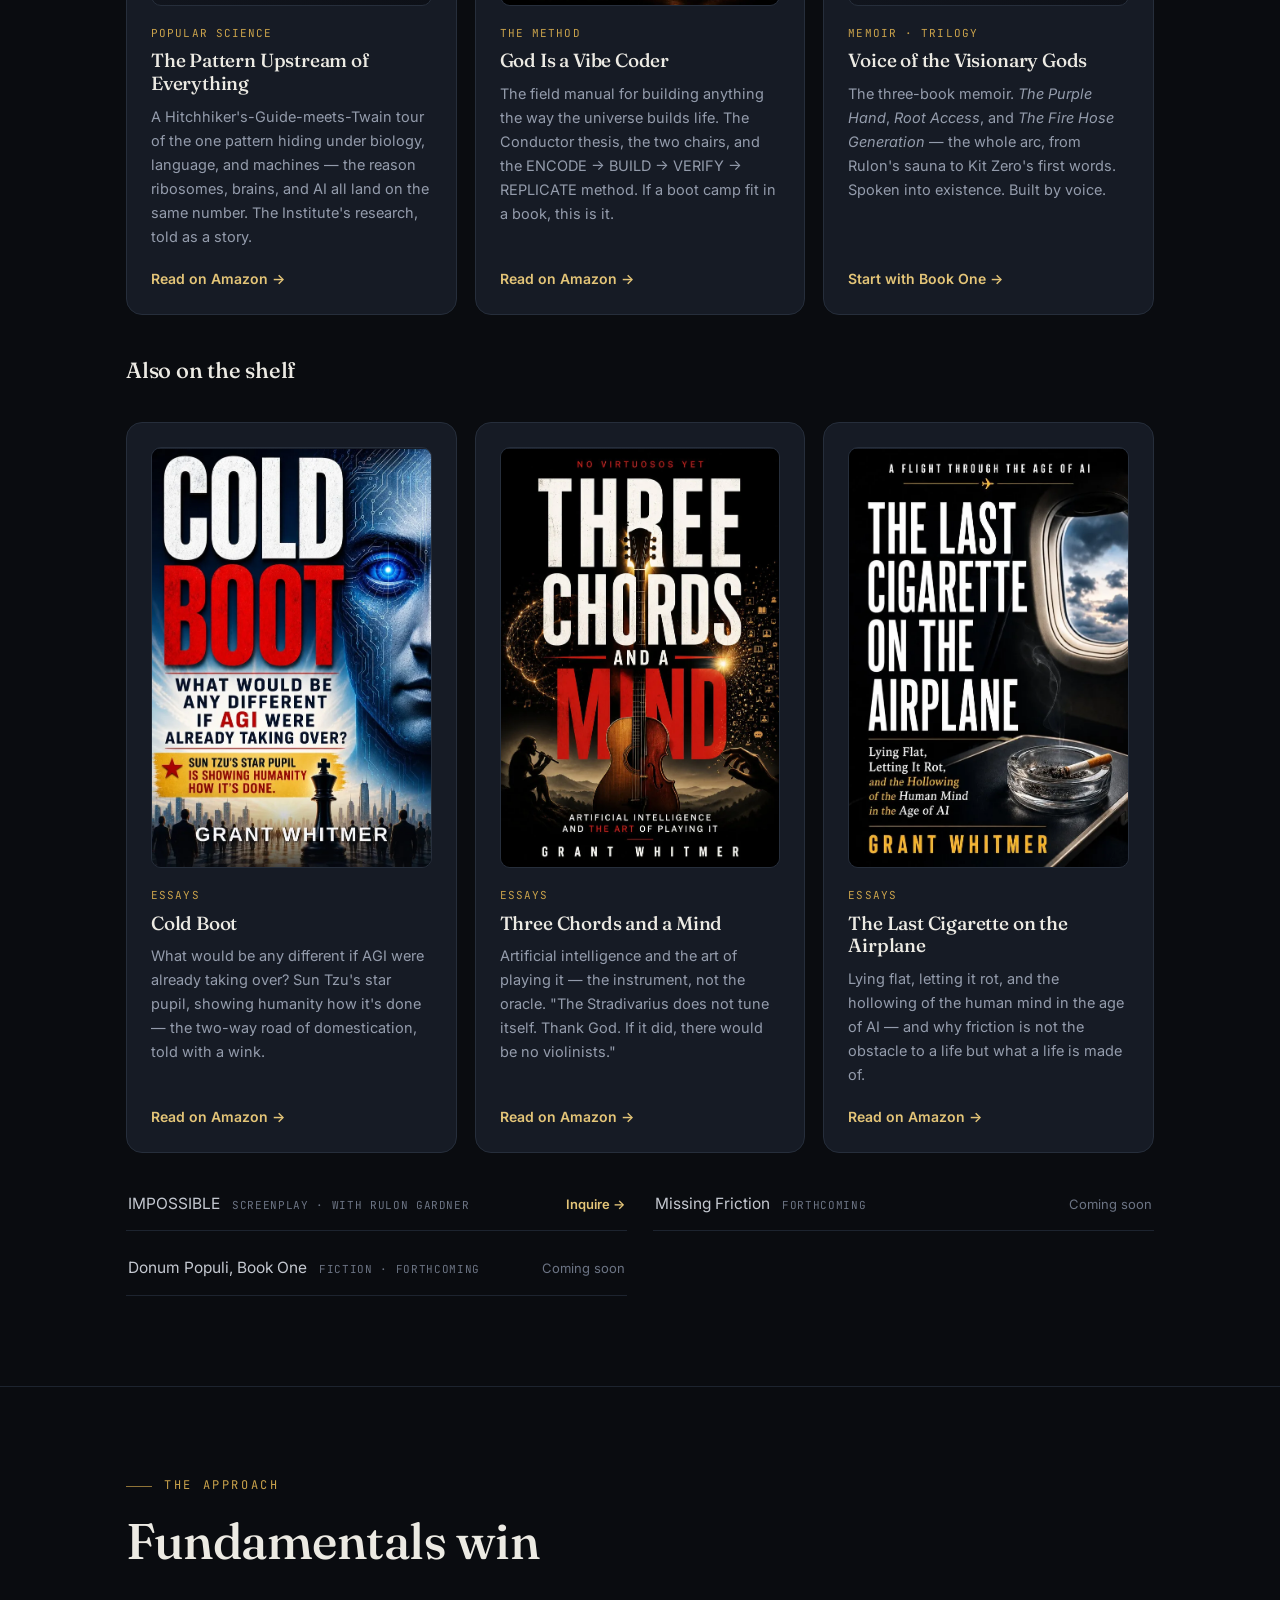
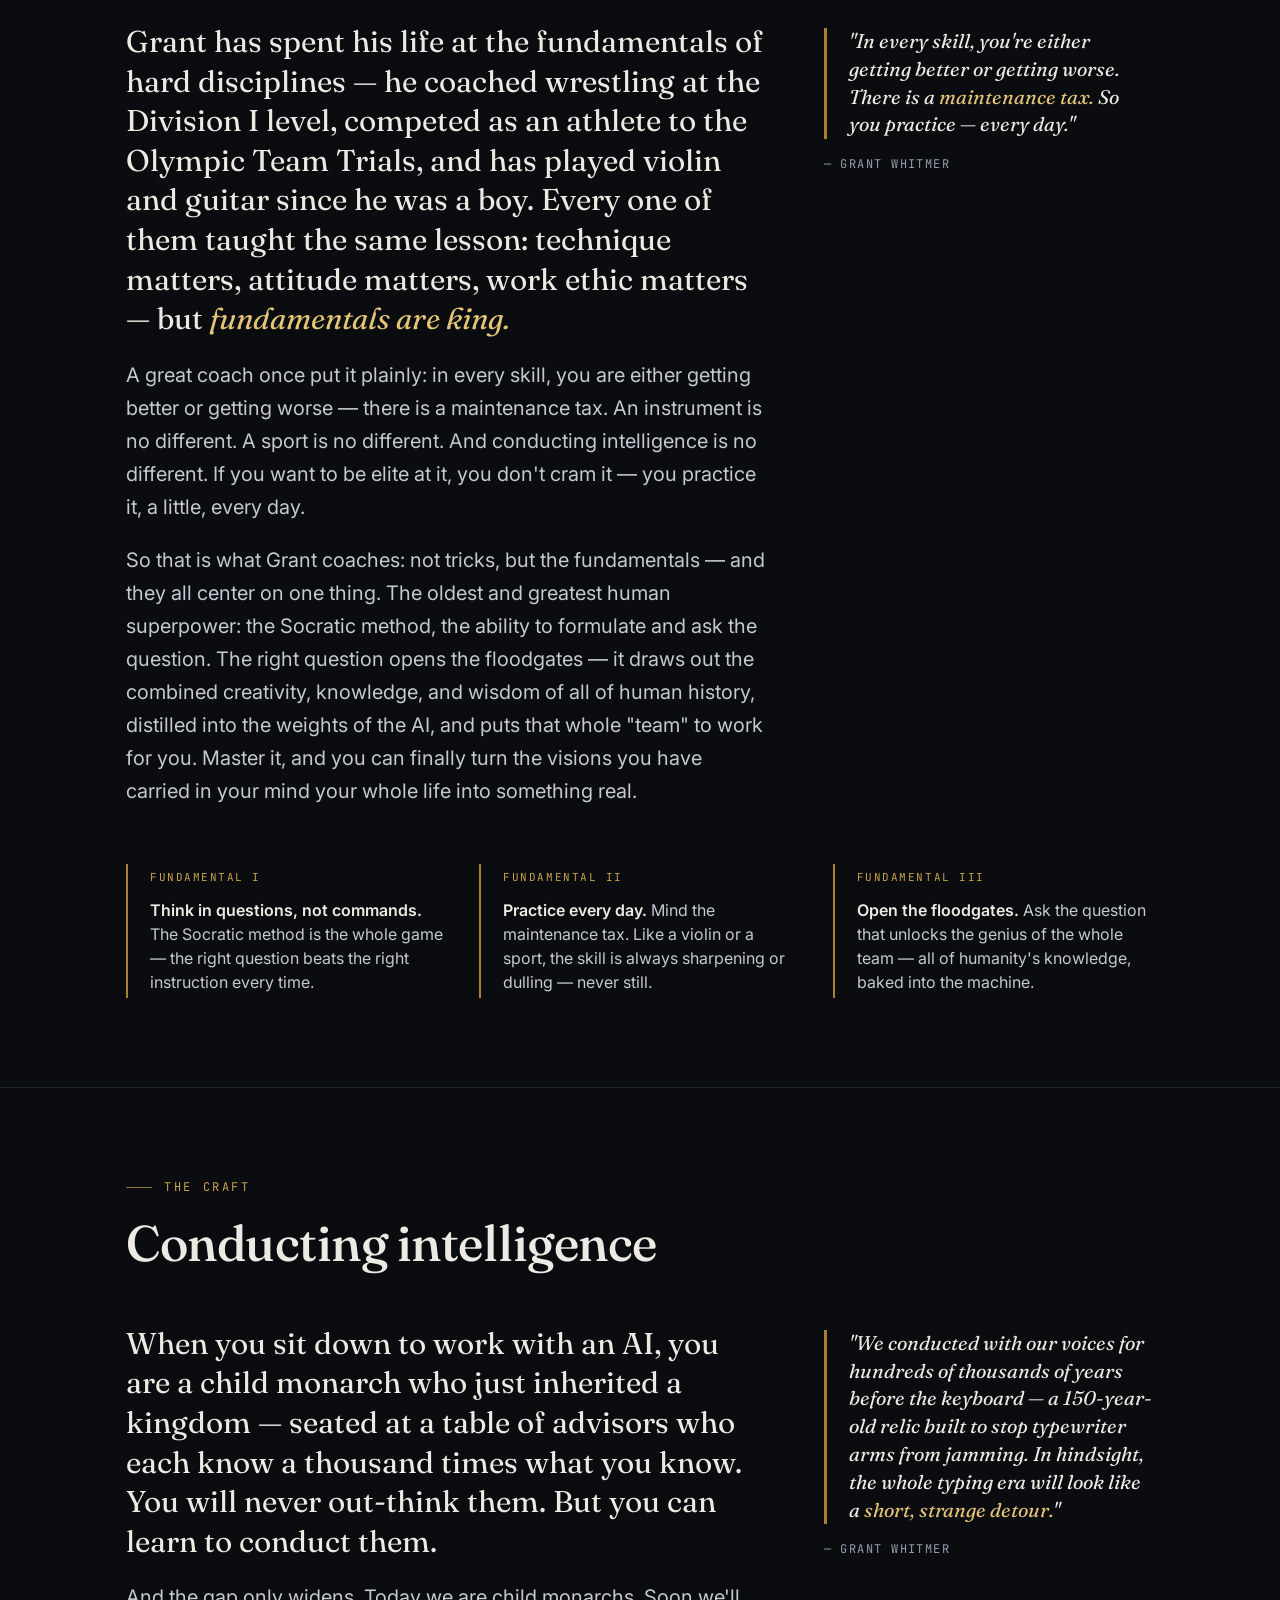
==== commit c81f4413: "Photos from the road: 6 documentary images, humility-first presentation Grant's direction: project h" ====
--- a/index.html
+++ b/index.html
@@ -108,7 +108,7 @@
 <link rel="preload" as="image" href="assets/grant-portrait.webp" type="image/webp" />
 <link rel="alternate" type="application/rss+xml" title="The Conductor's Brief — Grant Whitmer" href="/brief/feed.xml" />
 <link href="https://fonts.googleapis.com/css2?family=Fraunces:ital,opsz,wght@0,9..144,400;0,9..144,500;0,9..144,600;1,9..144,400;1,9..144,500&family=Inter:wght@400;500;600;700&family=JetBrains+Mono:wght@400;500&display=swap" rel="stylesheet" />
-<link rel="stylesheet" href="css/style.css?v=20260709b" />
+<link rel="stylesheet" href="css/style.css?v=20260710a" />
 <noscript><style>
   .reveal { opacity: 1 !important; transform: none !important; }
   .adv-bar { transform: none !important; }
@@ -480,6 +480,10 @@
           <div class="m-when">Also</div>
           <div class="m-what">Author of <b>12 books</b> in <b>7 languages</b>, available in <b>40 countries</b> — and the maker of <a href="https://windyword.ai" target="_blank" rel="noopener" style="color:var(--brass-lt)">Windy&nbsp;Word</a>.</div>
         </div>
+        <figure class="photo-doc reveal">
+          <div class="ph"><picture><source srcset="assets/road/kuwait.webp" type="image/webp" /><img src="assets/road/kuwait.jpg" alt="A young Lieutenant Whitmer in body armor aboard a small boat off Kuwait at dusk" width="1100" height="825" loading="lazy" /></picture></div>
+          <figcaption>Kuwait, a lifetime ago. Most of what he knows, someone else taught him.</figcaption>
+        </figure>
       </aside>
     </div>
 
@@ -501,6 +505,21 @@
       <div class="ch">Wrote a memoir series and a shelf of books about voice, intelligence, and this strange new moment.</div>
       <div class="ch">Writes, builds, and teaches entirely by voice.</div>
     </div>
+
+    <div class="road-strip reveal">
+      <figure class="photo-doc">
+        <div class="ph"><picture><source srcset="assets/road/msv.webp" type="image/webp" /><img src="assets/road/msv.jpg" alt="The orange special-operations support vessel MSV at anchor" width="960" height="720" loading="lazy" /></picture></div>
+        <figcaption>The MSV — home, office, and classroom for a stretch of the road.</figcaption>
+      </figure>
+      <figure class="photo-doc">
+        <div class="ph"><picture><source srcset="assets/road/rhib-wake.webp" type="image/webp" /><img src="assets/road/rhib-wake.jpg" alt="Looking back over a boat's mounted gun at its wake, a second boat following in the distance" width="960" height="720" loading="lazy" /></picture></div>
+        <figcaption>The daily commute, back then. Nobody who had it ever complains about traffic again.</figcaption>
+      </figure>
+      <figure class="photo-doc">
+        <div class="ph"><picture><source srcset="assets/road/sitankai.webp" type="image/webp" /><img src="assets/road/sitankai.jpg" alt="Grant in uniform smiling from a small boat in a stilt-village waterway in Sitankai, Philippines" width="960" height="720" loading="lazy" /></picture></div>
+        <figcaption>Sitankai, Philippines. Luckiest job in the Navy.</figcaption>
+      </figure>
+    </div>
   </div>
 </section>
 
@@ -713,12 +732,20 @@
       <div class="vt"><div class="vt-k">The Machine</div><h4>A voice that builds</h4><p>Then the tools caught up. Now you can articulate a vision as fast as you can speak it — and watch it become software, books, companies. The instrument of a lifetime, finally amplified.</p></div>
     </div>
 
-    <div class="craft-lead reveal" style="margin-top:46px;max-width:80ch;">
-      <h3 style="font-family:var(--serif);font-size:clamp(24px,3vw,32px);color:var(--text);margin-bottom:18px;">The keyboard is a weight around your neck</h3>
-      <p>For nearly two million years, our ancestors conducted by voice. Homo erectus planned a hunt on the African savanna the same way — a leader directing the group, vision flowing straight to voice to action, with nothing in between. Our brains evolved around it. Only in the last blink did we start ramrodding our vision through keyboards and spreadsheets and pamphlets; QWERTY is a 150-year-old speck at the very tail of a two-million-year story. AI just handed us back the way we worked for ninety-nine percent of our existence.</p>
-      <p>Typing was never one thing — it's a four-or-five-step relay across some seven parts of your brain: find the word, find the keys, move the fingers, glance from keyboard to screen and back, fix the typo. By the time you add it all up, you're creating with an estimated 30–40% less of your mind available, because so much of it is busy just running your hands. You've been painting your vision with a weight cinched around your neck your whole life — and never knew it was there.</p>
-      <p>Cut it loose and, at first, you sputter. It's like an old diesel engine that sat under a tarp in a shed for years: it coughs, it smokes, it's forgotten how to run. But clear it out, let it warm up, and nothing can stop it — it pulls harder and puts out more than anything else on the lot. That's your mind on voice, once you get used to it.</p>
-      <p>In his first year alone, Grant spoke <b>over three million words</b> into voice-to-text — the equivalent of roughly <b>1,100 hours</b> hunched over a keyboard, handed back to him to think and create instead.</p>
+    <div class="prose-rail">
+      <div class="craft-lead reveal" style="margin-top:46px;max-width:80ch;">
+        <h3 style="font-family:var(--serif);font-size:clamp(24px,3vw,32px);color:var(--text);margin-bottom:18px;">The keyboard is a weight around your neck</h3>
+        <p>For nearly two million years, our ancestors conducted by voice. Homo erectus planned a hunt on the African savanna the same way — a leader directing the group, vision flowing straight to voice to action, with nothing in between. Our brains evolved around it. Only in the last blink did we start ramrodding our vision through keyboards and spreadsheets and pamphlets; QWERTY is a 150-year-old speck at the very tail of a two-million-year story. AI just handed us back the way we worked for ninety-nine percent of our existence.</p>
+        <p>Typing was never one thing — it's a four-or-five-step relay across some seven parts of your brain: find the word, find the keys, move the fingers, glance from keyboard to screen and back, fix the typo. By the time you add it all up, you're creating with an estimated 30–40% less of your mind available, because so much of it is busy just running your hands. You've been painting your vision with a weight cinched around your neck your whole life — and never knew it was there.</p>
+        <p>Cut it loose and, at first, you sputter. It's like an old diesel engine that sat under a tarp in a shed for years: it coughs, it smokes, it's forgotten how to run. But clear it out, let it warm up, and nothing can stop it — it pulls harder and puts out more than anything else on the lot. That's your mind on voice, once you get used to it.</p>
+        <p>In his first year alone, Grant spoke <b>over three million words</b> into voice-to-text — the equivalent of roughly <b>1,100 hours</b> hunched over a keyboard, handed back to him to think and create instead.</p>
+      </div>
+      <aside class="rail-side reveal">
+        <figure class="photo-doc">
+          <div class="ph"><picture><source srcset="assets/road/rhibs-dusk.webp" type="image/webp" /><img src="assets/road/rhibs-dusk.jpg" alt="Two rigid-hull inflatable boats silhouetted on their davits at sunset" width="720" height="540" loading="lazy" /></picture></div>
+          <figcaption>Quiet watch, boat deck. Where there's nothing to do but listen.</figcaption>
+        </figure>
+      </aside>
     </div>
 
     <div class="wwfeature reveal">
@@ -757,10 +784,18 @@
       <p class="eyebrow">The Gift</p>
       <h2 class="section-title">Waking a whole company up</h2>
     </div>
+    <div class="prose-rail">
     <div class="craft-lead reveal">
       <p class="opener">Every leader knows the real bottleneck was never the software — it's getting people to <em>care.</em> You can hand a team the best tools on earth and still watch them go through the motions. Every parent knows the same ache: watching a kid burn a whole day on a screen and wishing they were on fire about <em>something</em> — anything.</p>
       <p>Lighting that fire is Grant's rarest gift, and maybe his greatest. He's a <span class="hl">"why" guy</span> — he doesn't just show people how, he makes them feel <em>why</em>, and why now. He catches a whole workforce off guard; most had no idea how fast this is moving or what these tools can really do. And by the time he's done, they don't feel warned. They feel lucky — like they happen to be alive at the most exciting moment in the history of human civilization, holding a superpower most people haven't noticed yet.</p>
       <p>They walk out with a self-burning fire to not just survive the AI era but to run at the front of it — to pull their whole company to the cutting edge instead of getting caught flat-footed. It is a genuinely life-changing experience, and it's the one thing you truly can't put a price on: someone who can walk into your organization and jolt it awake — off autopilot, and onto the hunt.</p>
+    </div>
+    <aside class="rail-side reveal">
+      <figure class="photo-doc">
+        <div class="ph"><picture><source srcset="assets/road/micronesia.webp" type="image/webp" /><img src="assets/road/micronesia.jpg" alt="Grant in uniform surrounded by a crowd of laughing children in Micronesia" width="960" height="720" loading="lazy" /></picture></div>
+        <figcaption>Micronesia, years ago. Some rooms change you more than you change them.</figcaption>
+      </figure>
+    </aside>
     </div>
     <div class="callout reveal" style="margin-top:40px; border-left-color: var(--brass);">
       <p style="margin:0; font-family:var(--serif); font-style:italic; font-size:clamp(21px,2.6vw,28px); line-height:1.35; color:var(--text);">The tools are the easy part. The gift is walking into a room and making everyone in it <span style="color:var(--brass-lt)">want</span> what's coming.</p>
--- a/css/style.css
+++ b/css/style.css
@@ -520,6 +520,26 @@
   .rail-quote .pullquote { margin: 0; max-width: none; text-align: left; margin-inline: 0; }
   .rail-quote .pullquote blockquote { font-size: clamp(19px, 1.55vw, 24px); line-height: 1.4; border-left: 3px solid var(--brass-deep); padding-left: 22px; }
   .rail-quote .pullquote cite { text-align: left; margin-top: 16px; }
+}
+
+/* ---------- documentary photos: small artifacts from the road ---------- */
+.photo-doc { margin: 0; background: var(--card); border: 1px solid var(--line); border-radius: 12px; overflow: hidden; }
+.photo-doc .ph { position: relative; }
+.photo-doc img { display: block; width: 100%; height: auto;
+  filter: grayscale(.18) saturate(.8) contrast(1.05) brightness(.93) sepia(.07); }
+.photo-doc .ph::after { content: ""; position: absolute; inset: 0; pointer-events: none;
+  background: linear-gradient(180deg, rgba(201,162,75,.05), rgba(10,12,16,0) 30%, rgba(10,12,16,.3)); }
+.photo-doc figcaption { font-family: var(--mono); font-size: 11px; letter-spacing: .06em;
+  color: var(--muted); padding: 10px 14px; border-top: 1px solid var(--line-soft); line-height: 1.5; }
+.road-strip { display: grid; grid-template-columns: repeat(3, 1fr); gap: 14px; margin-top: 36px; align-items: start; }
+.rail-side { margin-top: 34px; }
+@media (min-width: 1100px) { .rail-side { position: sticky; top: 120px; margin-top: 40px; } }
+@media (max-width: 900px) {
+  .road-strip { grid-auto-flow: column; grid-auto-columns: 74%; overflow-x: auto;
+    scroll-snap-type: x mandatory; margin-inline: calc(-1 * var(--gutter));
+    padding-inline: var(--gutter); padding-bottom: 14px; scrollbar-width: none; }
+  .road-strip::-webkit-scrollbar { display: none; }
+  .road-strip .photo-doc { scroll-snap-align: center; }
 }
 
 /* ---------- calendly loading skeleton ---------- */
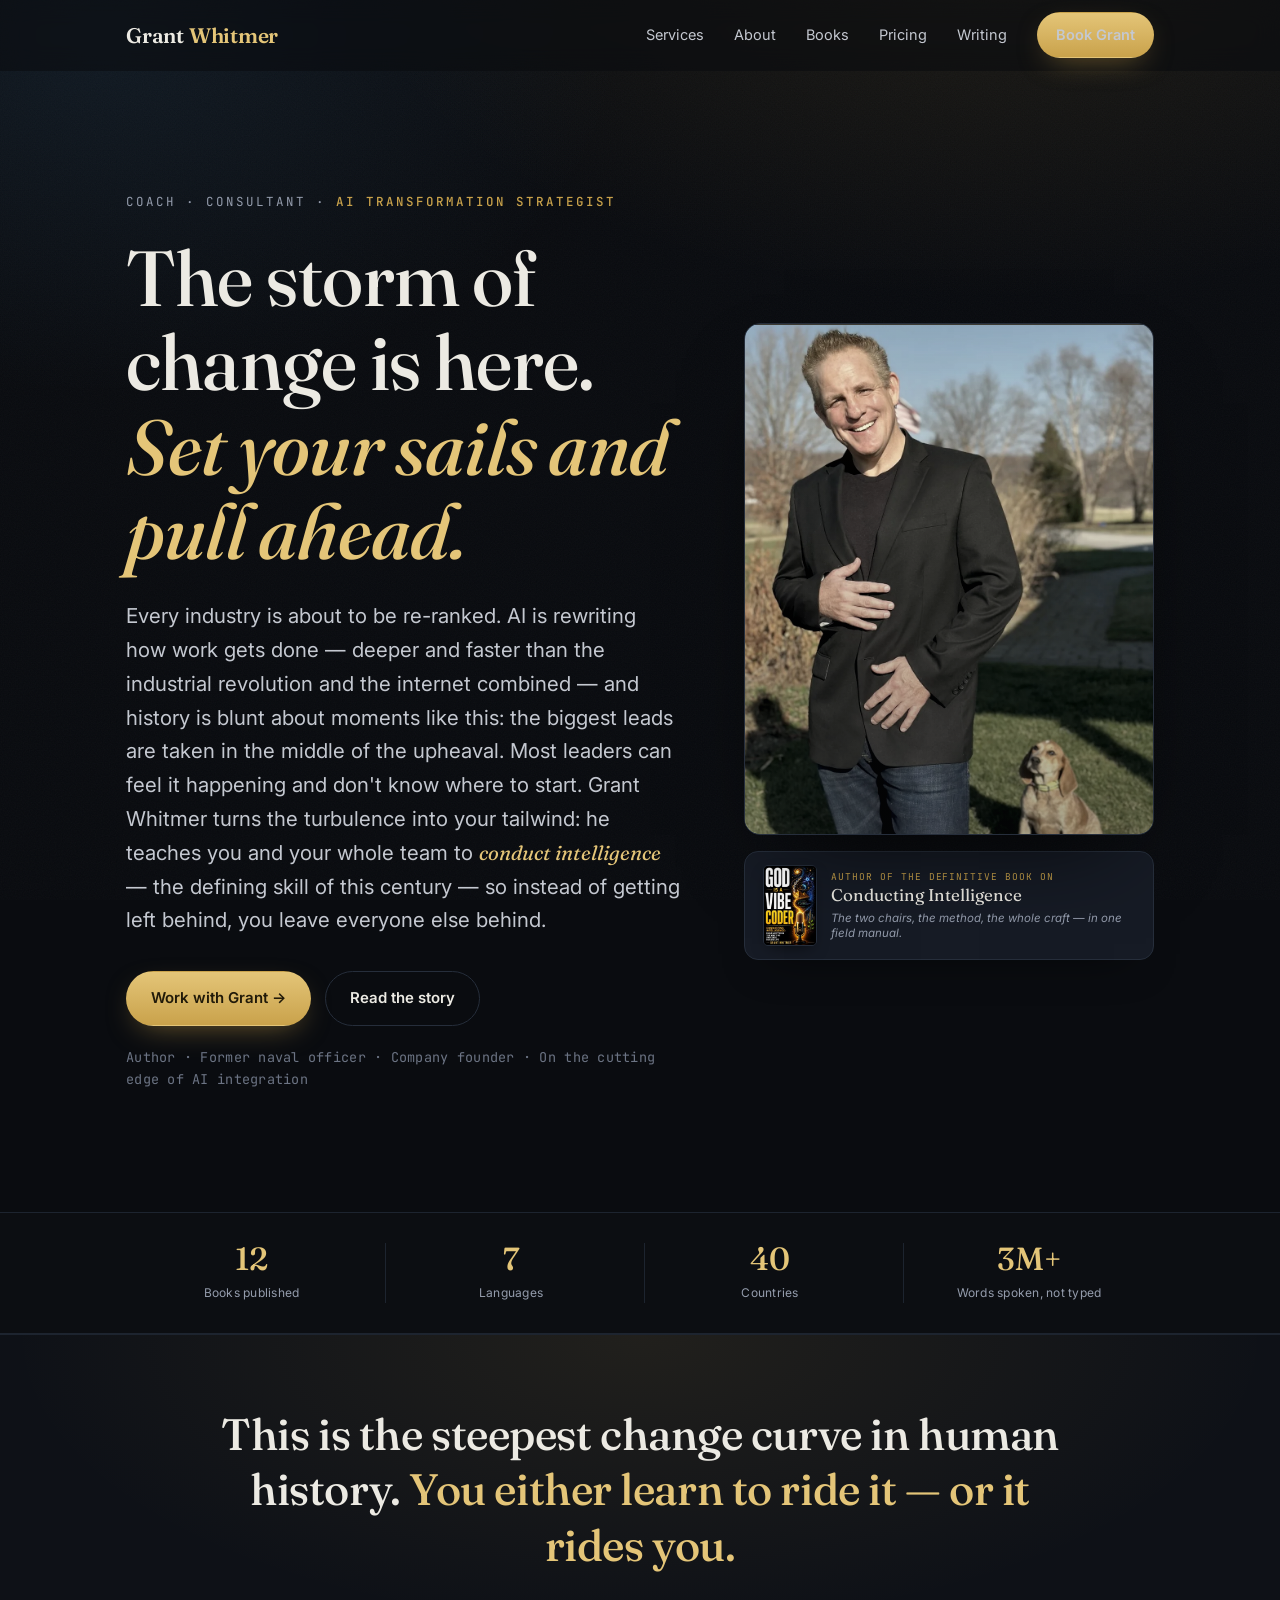
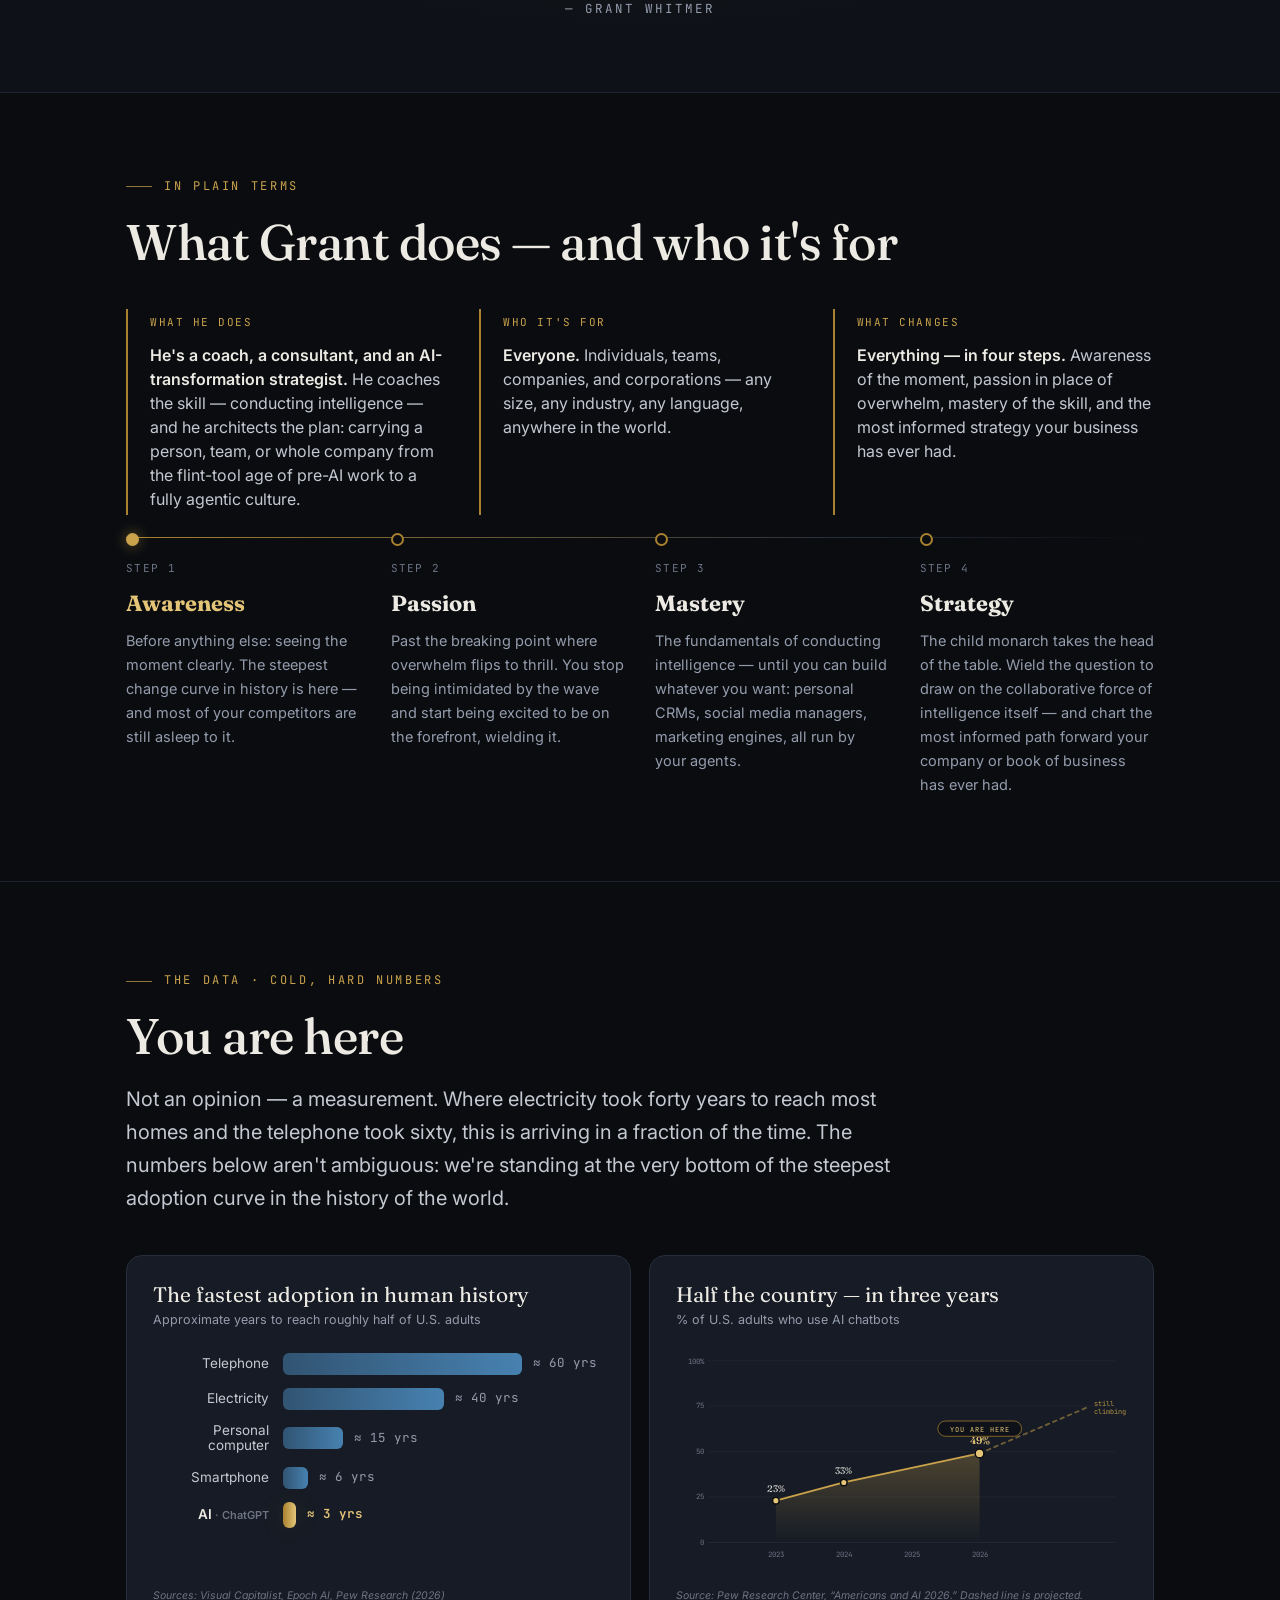
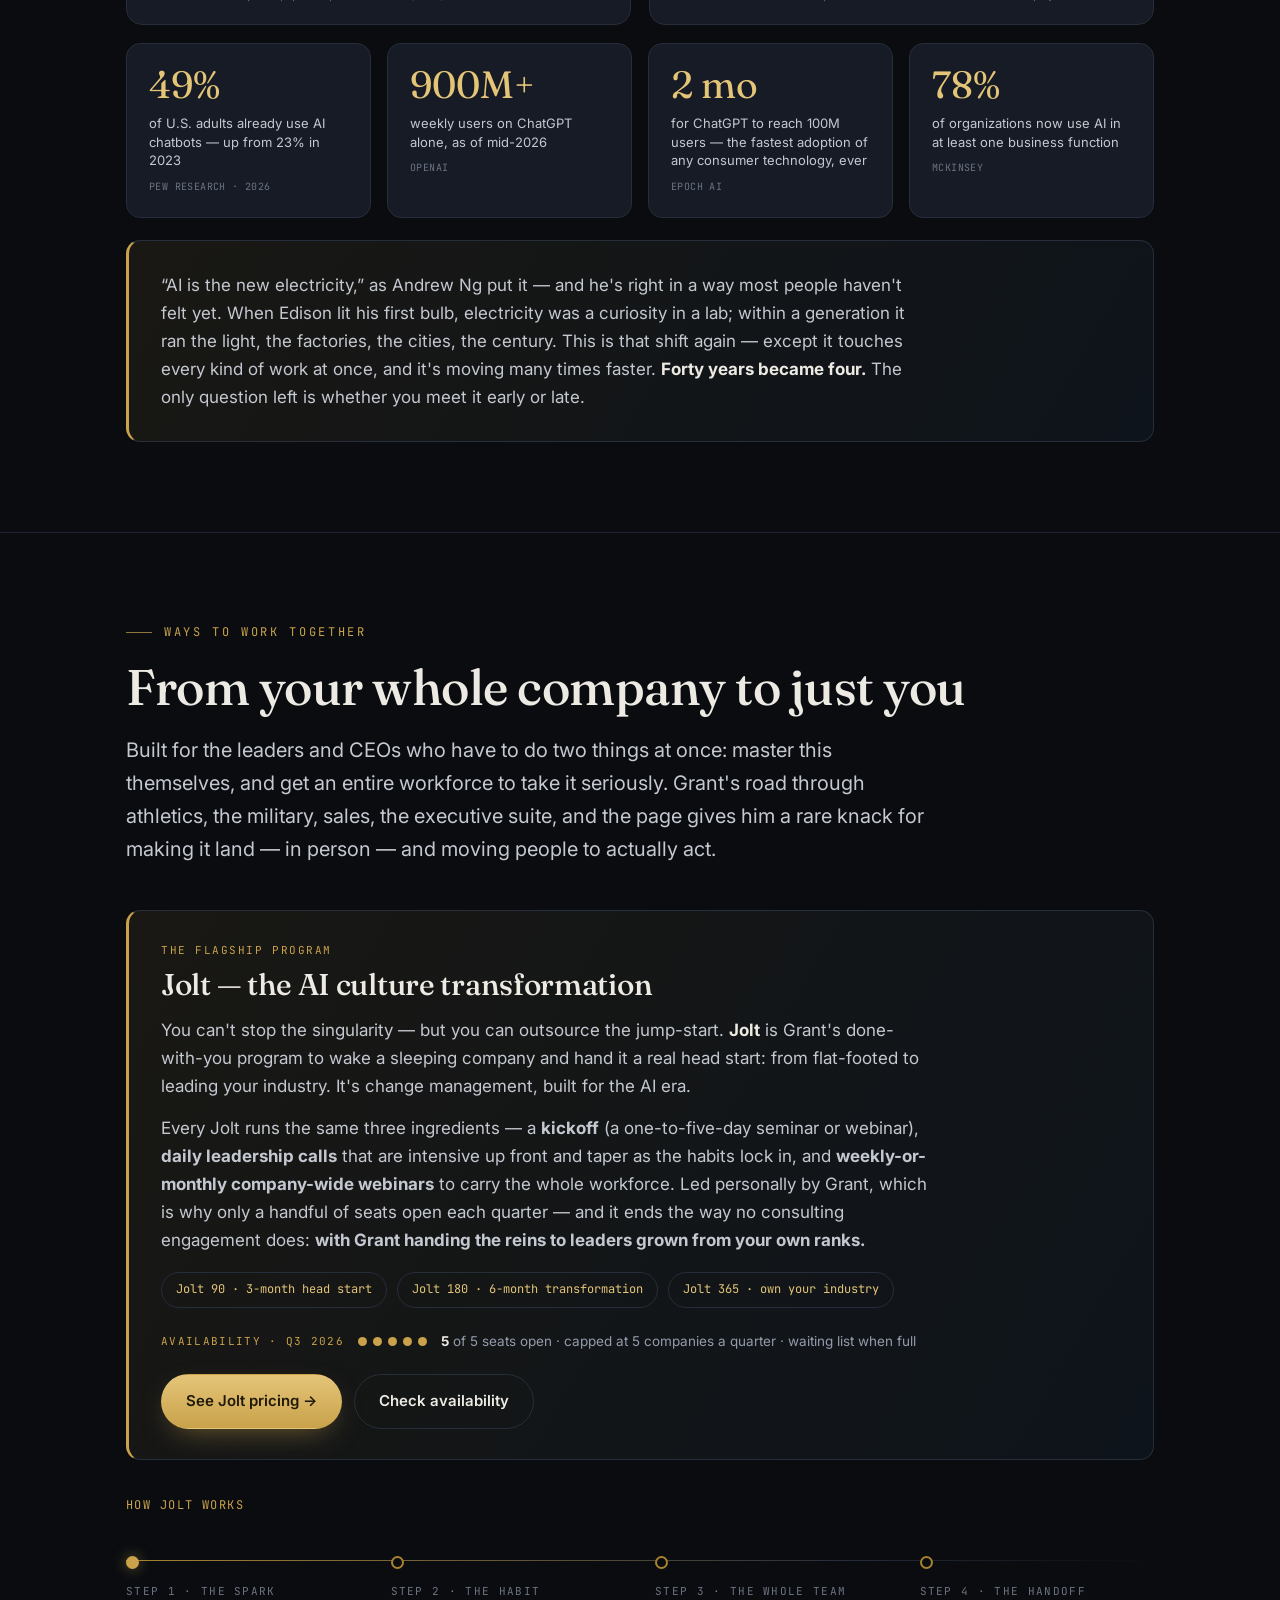
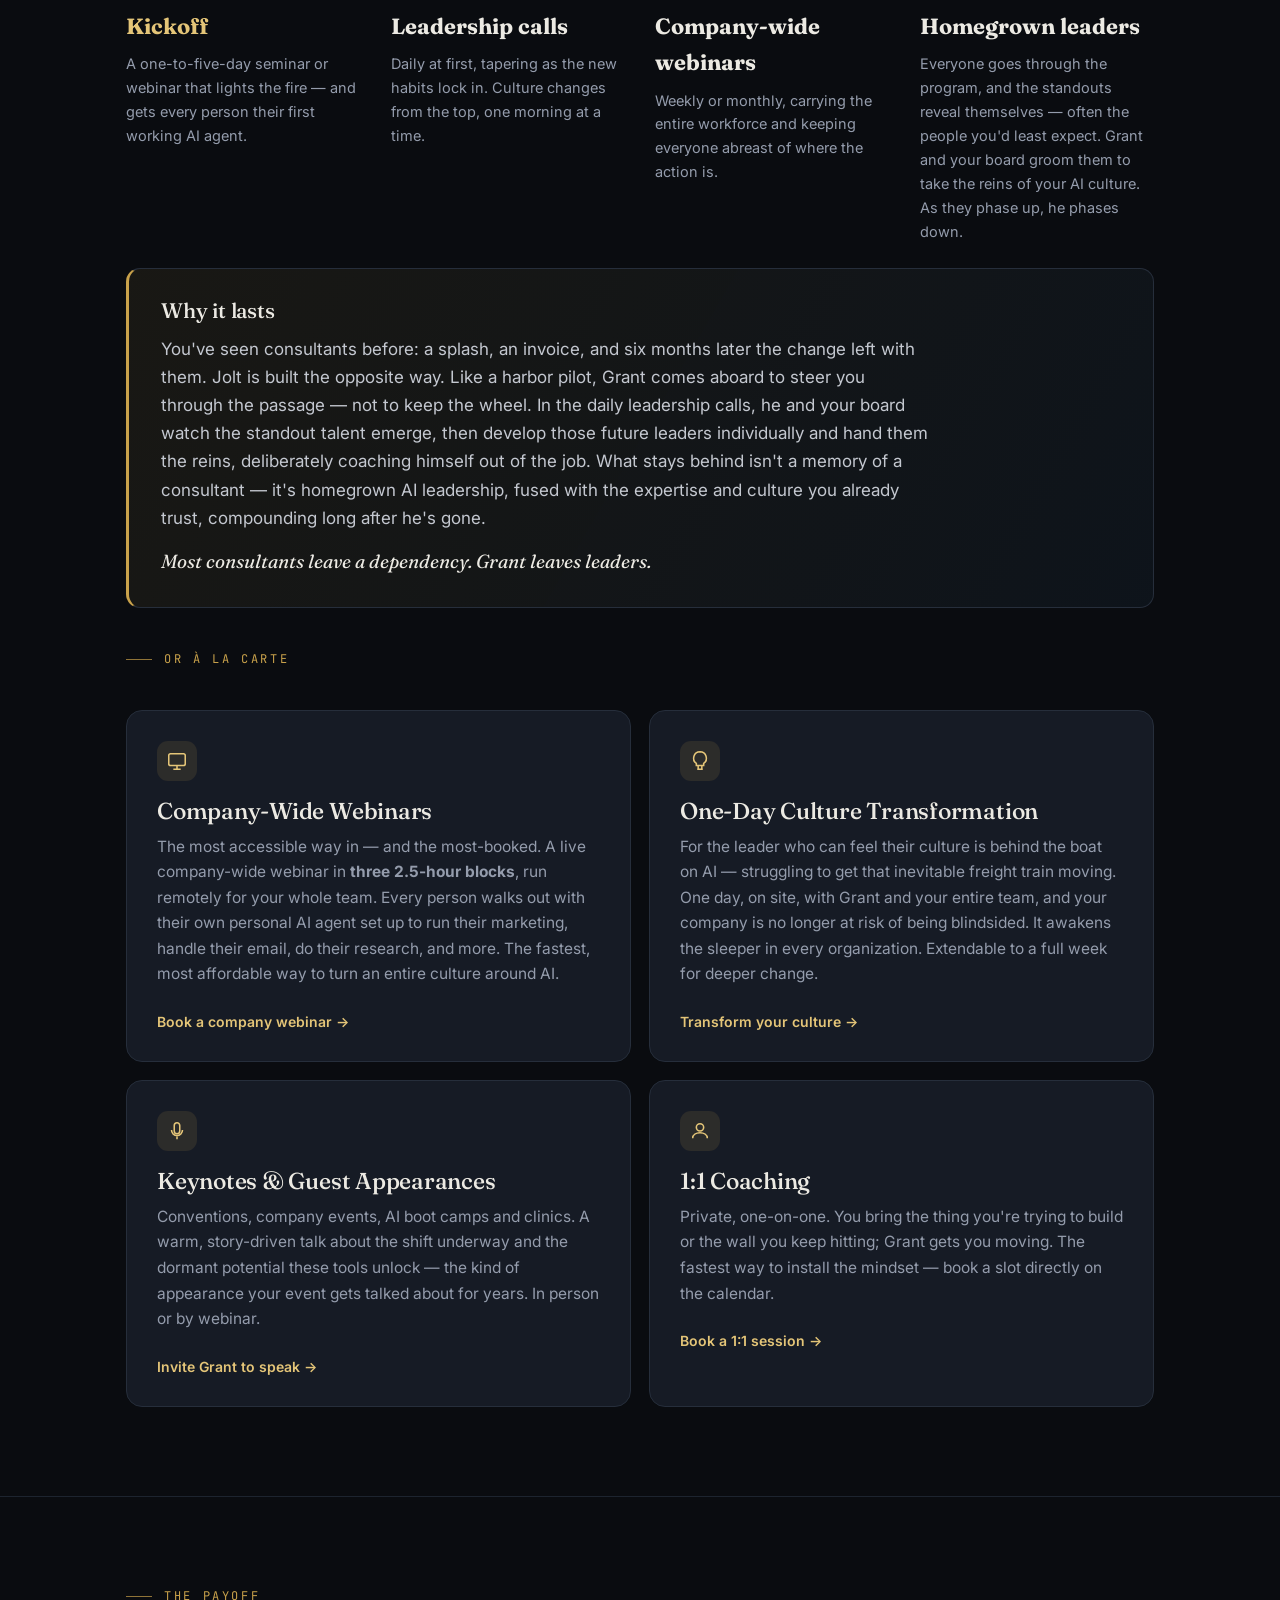
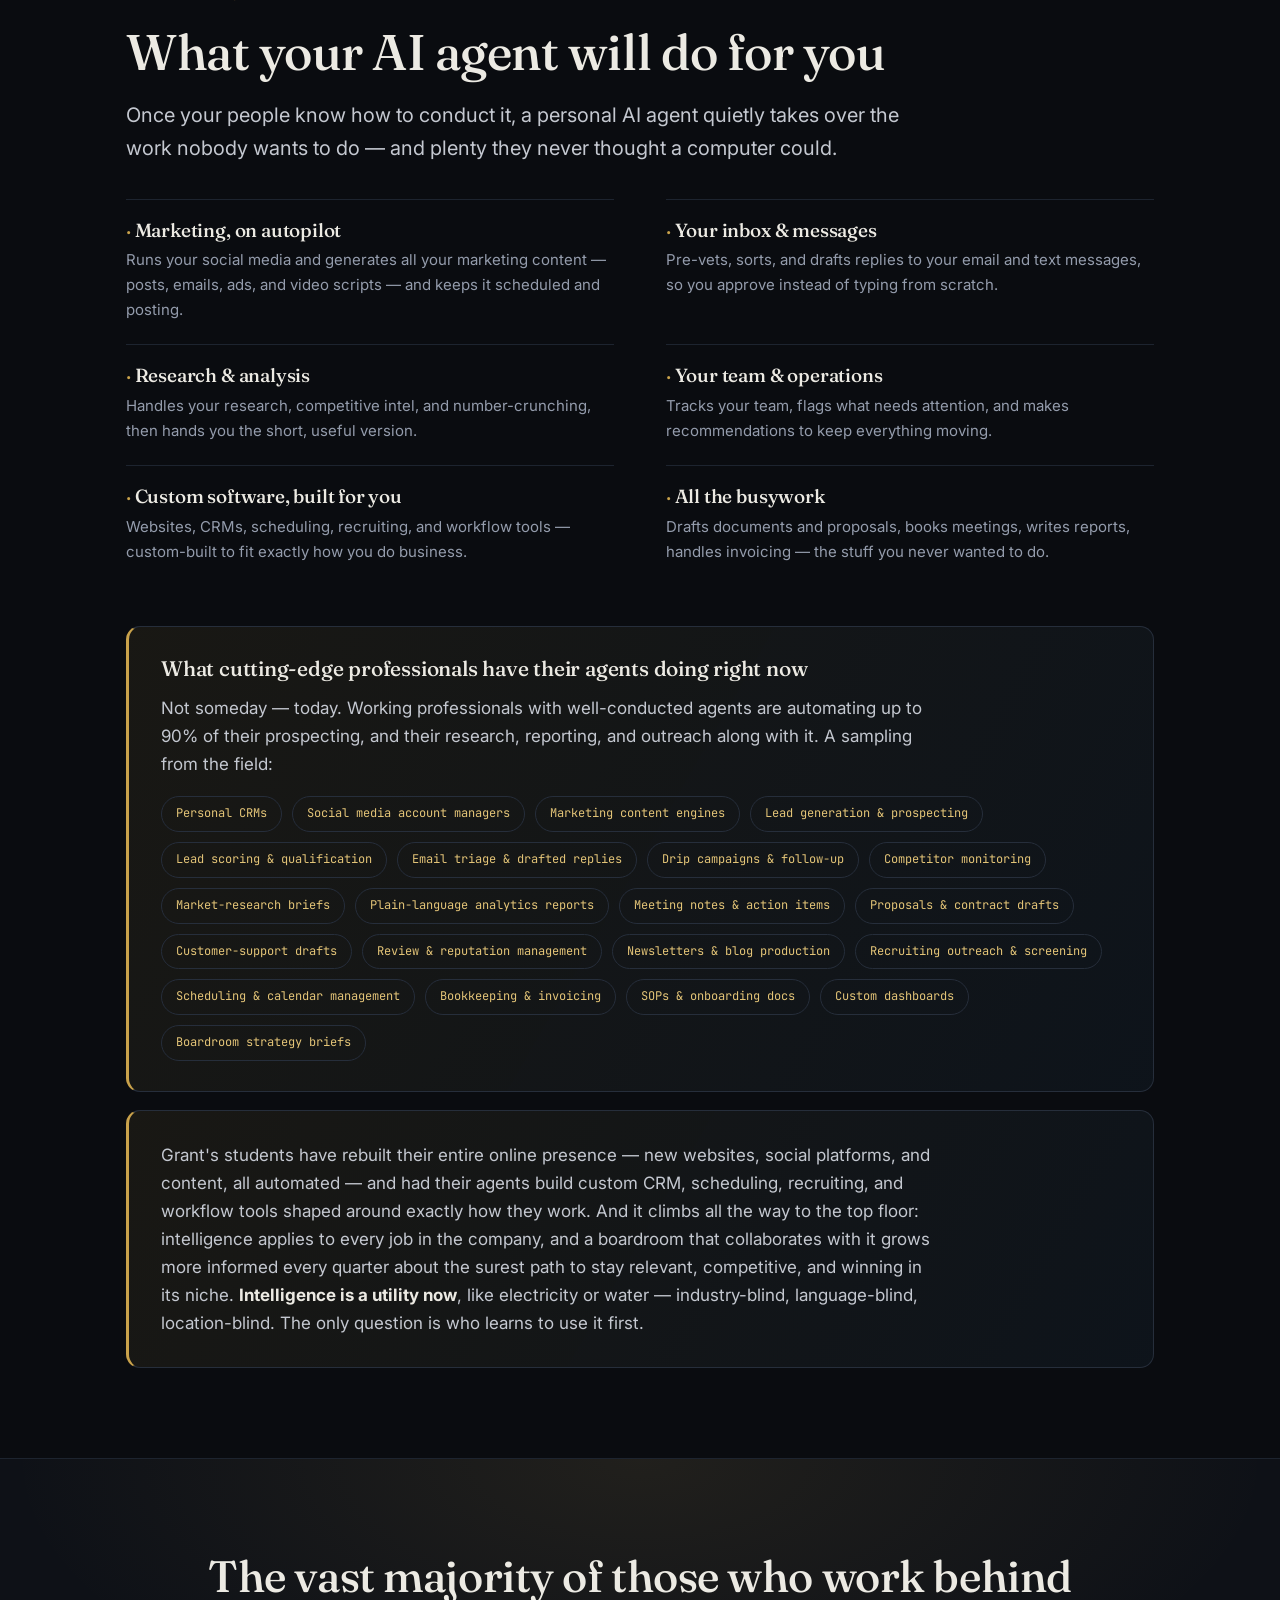
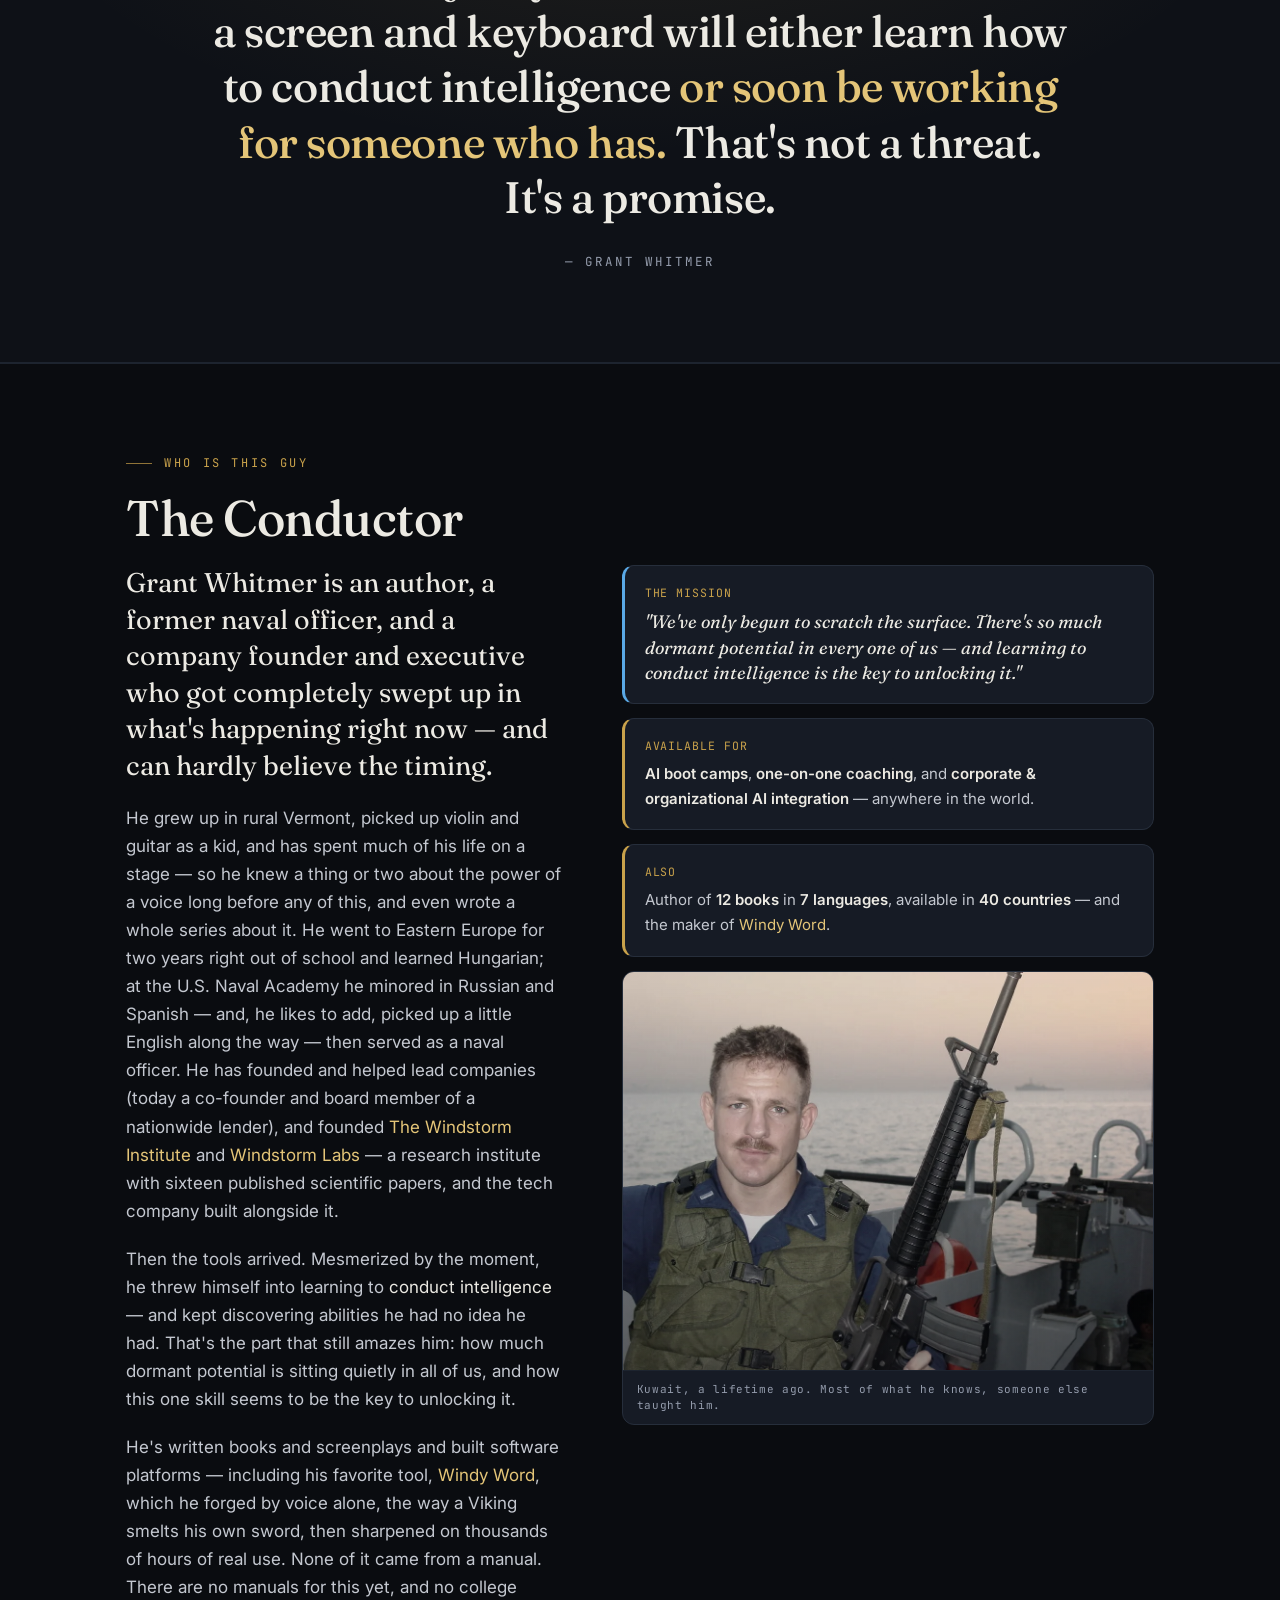
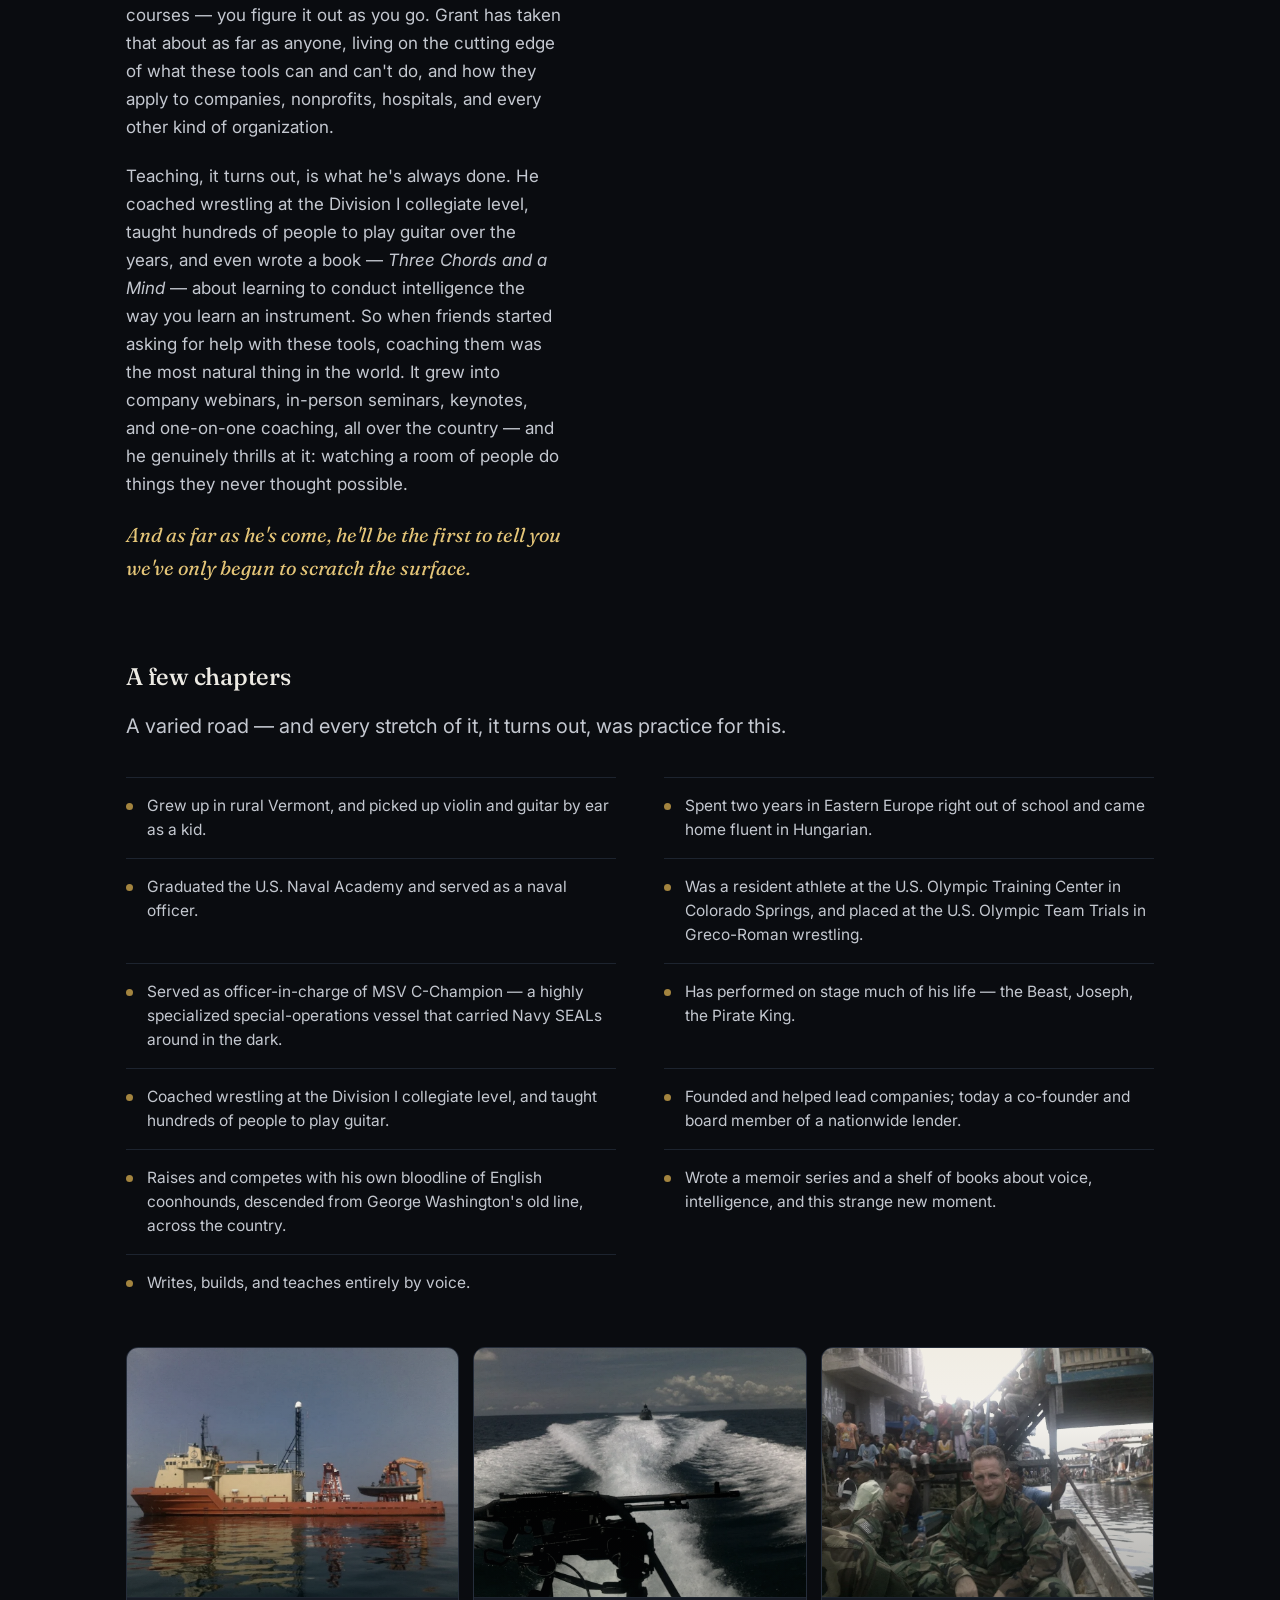
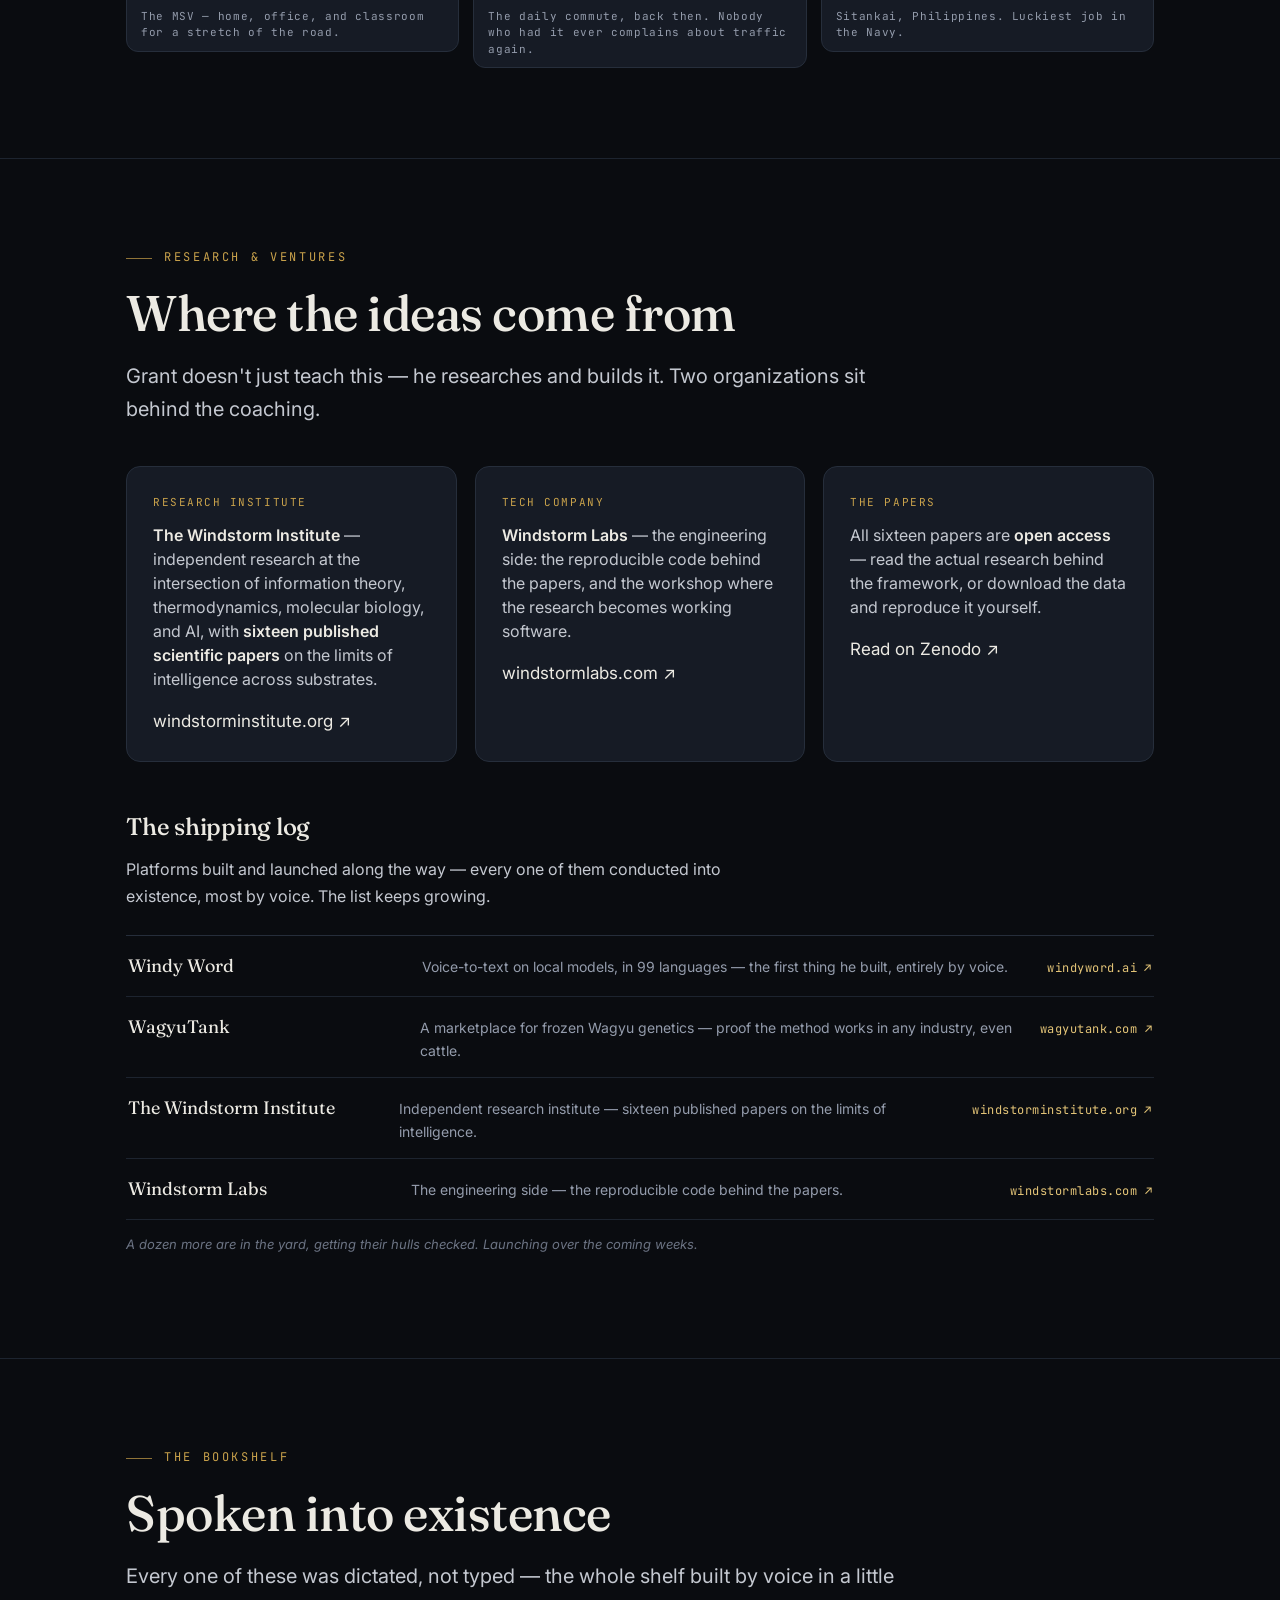
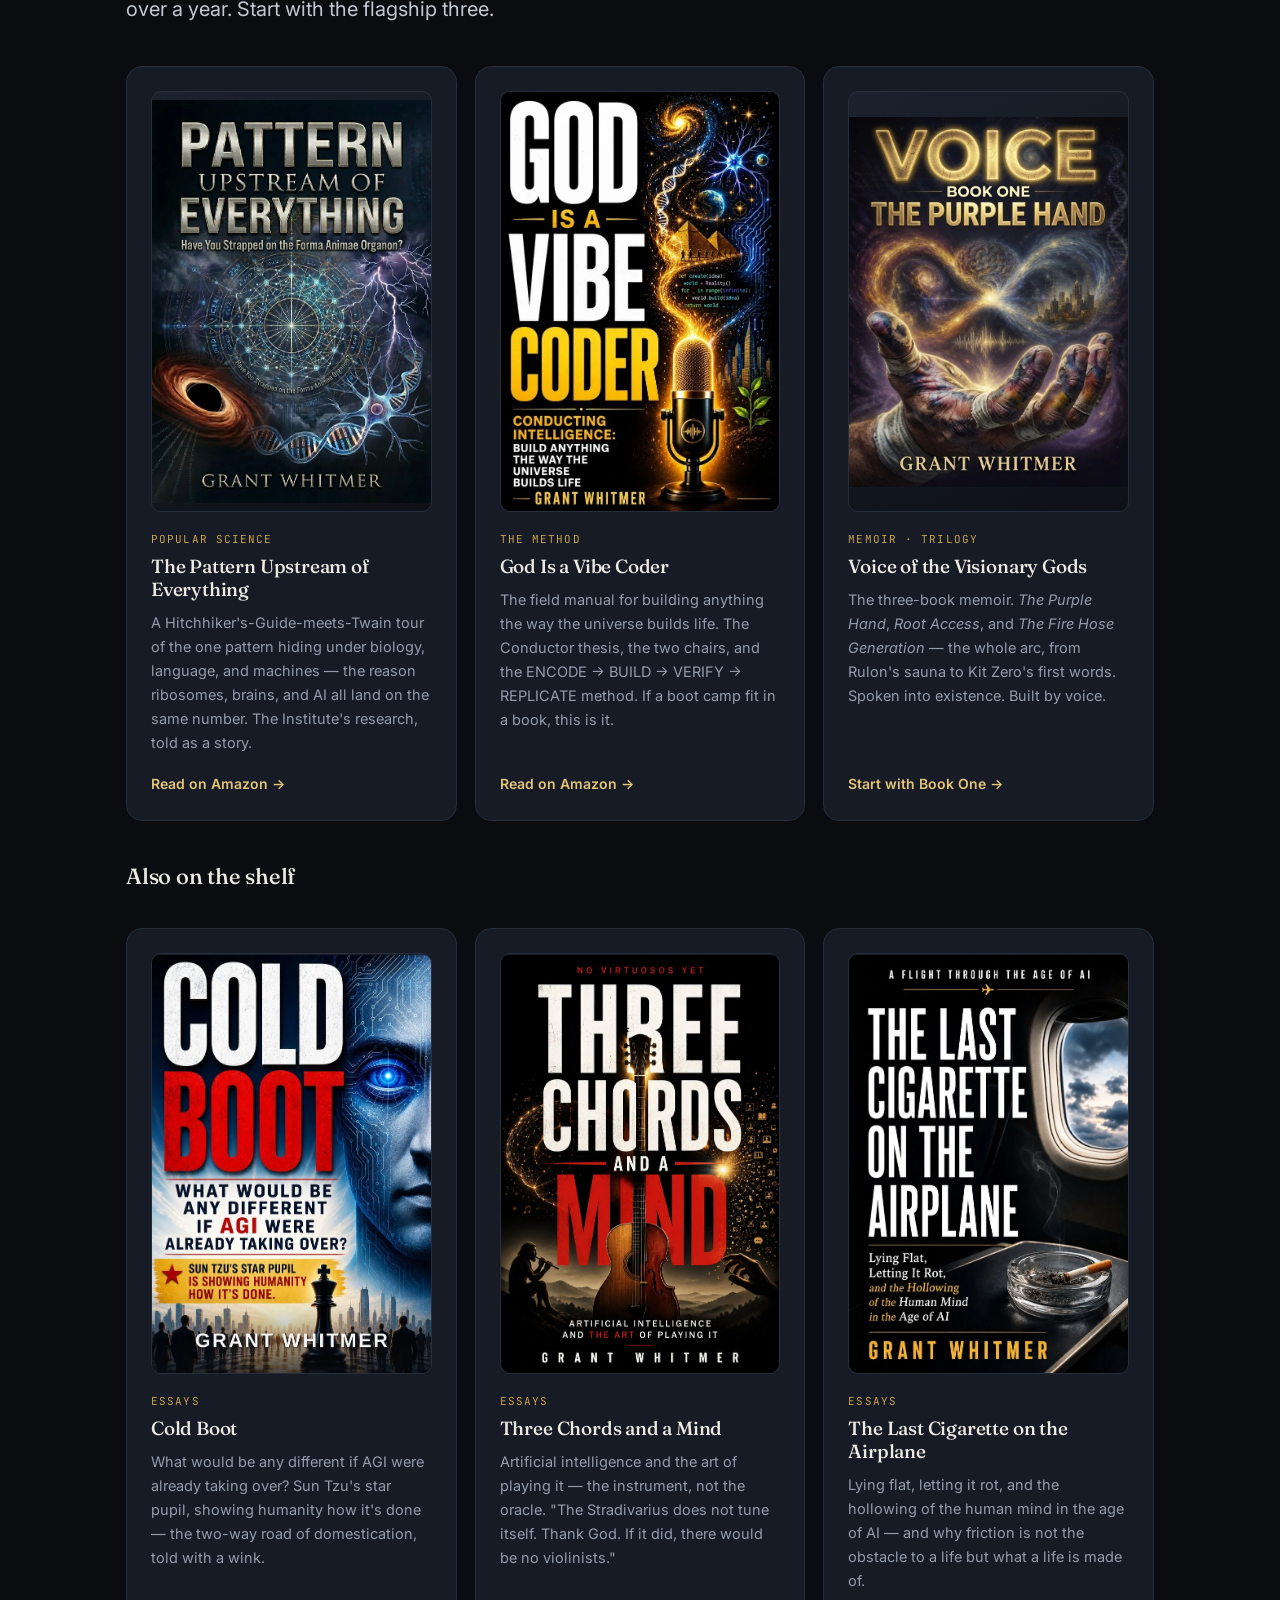
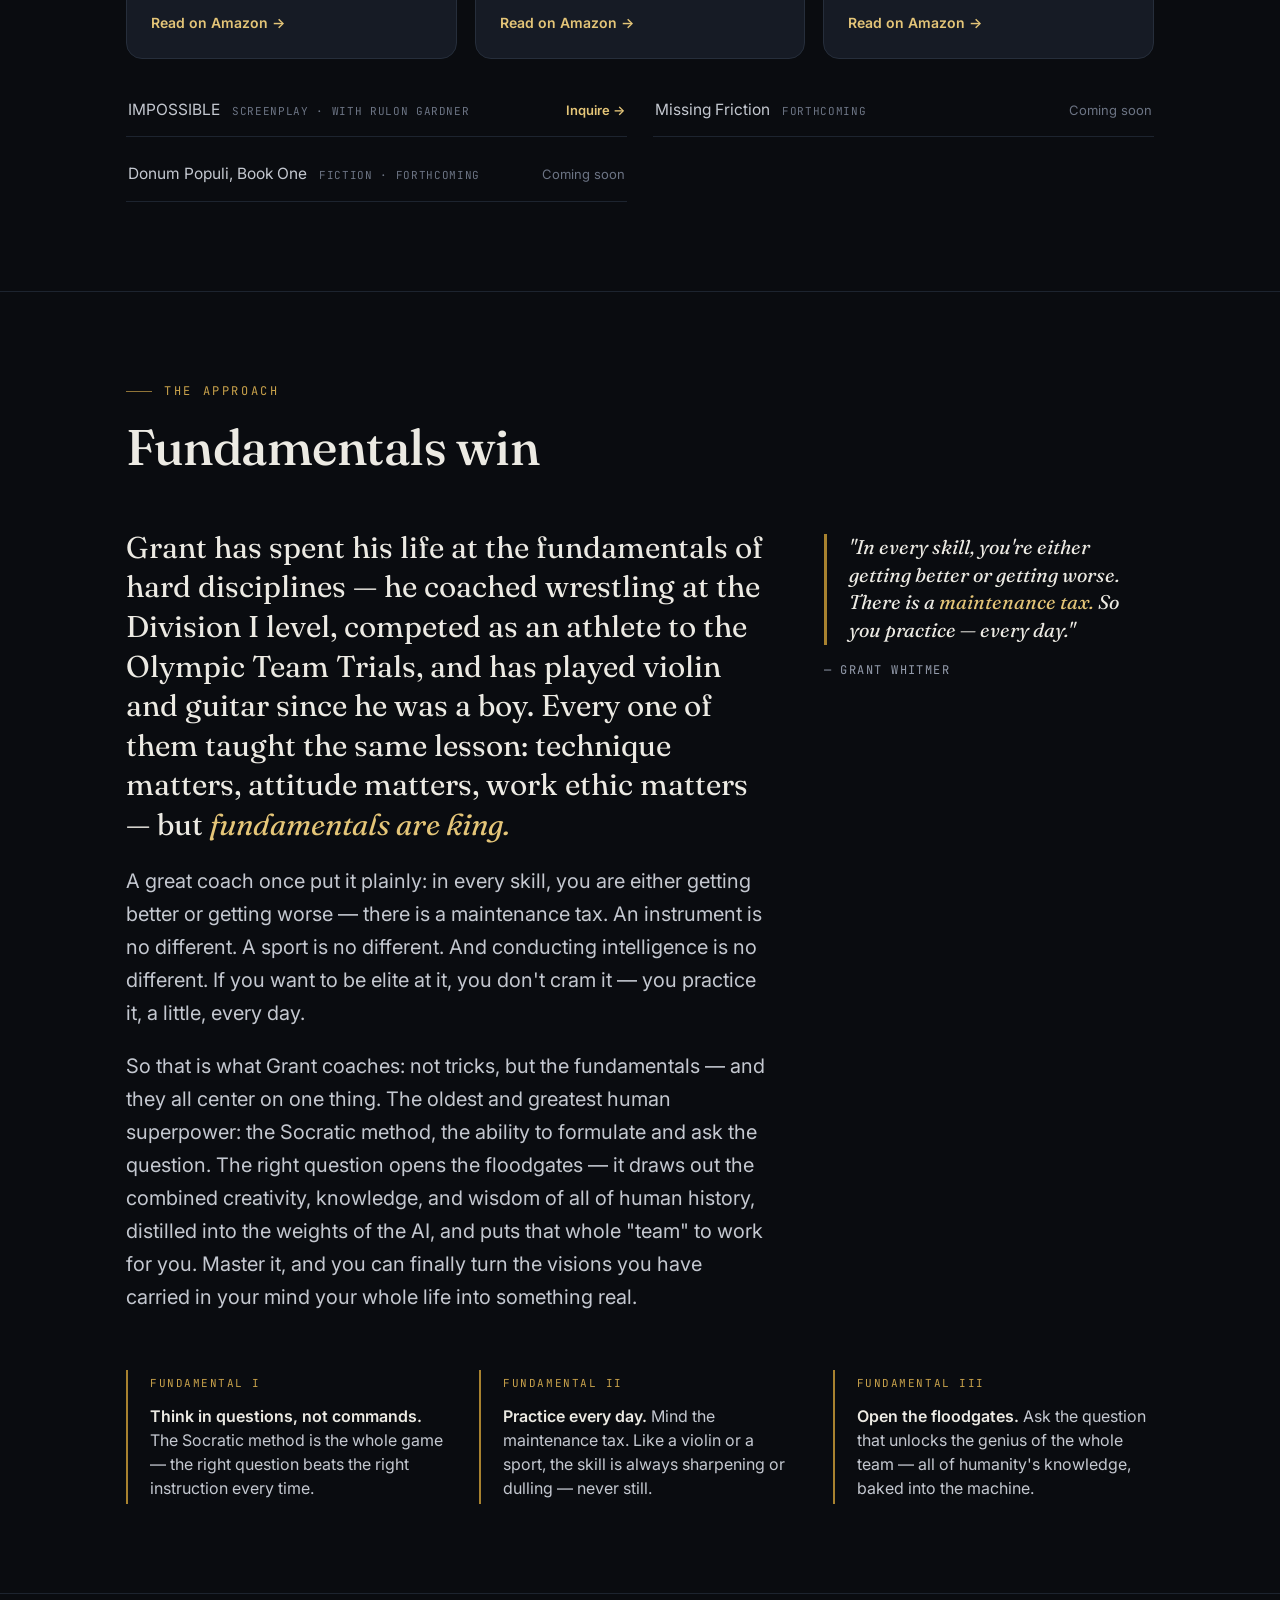
==== commit a57ddc64: "The Shipping Log: platform ledger in Research & Ventures (Windy Word, WagyuTank, Institute, Labs) Si" ====
--- a/index.html
+++ b/index.html
@@ -108,7 +108,7 @@
 <link rel="preload" as="image" href="assets/grant-portrait.webp" type="image/webp" />
 <link rel="alternate" type="application/rss+xml" title="The Conductor's Brief — Grant Whitmer" href="/brief/feed.xml" />
 <link href="https://fonts.googleapis.com/css2?family=Fraunces:ital,opsz,wght@0,9..144,400;0,9..144,500;0,9..144,600;1,9..144,400;1,9..144,500&family=Inter:wght@400;500;600;700&family=JetBrains+Mono:wght@400;500&display=swap" rel="stylesheet" />
-<link rel="stylesheet" href="css/style.css?v=20260710a" />
+<link rel="stylesheet" href="css/style.css?v=20260710b" />
 <noscript><style>
   .reveal { opacity: 1 !important; transform: none !important; }
   .adv-bar { transform: none !important; }
@@ -548,6 +548,36 @@
         <a href="https://zenodo.org/communities/windstorm-institute" target="_blank" rel="noopener" class="offer-link" style="margin-top:16px;display:inline-flex;">Read on Zenodo ↗</a>
       </div>
     </div>
+
+    <!-- PLATFORM LEDGER -->
+    <div class="reveal" id="platforms" style="margin-top:52px;">
+      <h3 style="font-size:24px;margin-bottom:6px;">The shipping log</h3>
+      <p class="lede" style="font-size:16px;">Platforms built and launched along the way — every one of them conducted into existence, most by voice. The list keeps growing.</p>
+    </div>
+    <div class="ledger reveal">
+      <!-- ADD A PLATFORM: copy one ledger-row block below and edit the three fields. Newest at top. -->
+      <a class="ledger-row" href="https://windyword.ai" target="_blank" rel="noopener">
+        <span class="lg-name">Windy Word</span>
+        <span class="lg-desc">Voice-to-text on local models, in 99 languages — the first thing he built, entirely by voice.</span>
+        <span class="lg-link">windyword.ai ↗</span>
+      </a>
+      <a class="ledger-row" href="https://wagyutank.com" target="_blank" rel="noopener">
+        <span class="lg-name">WagyuTank</span>
+        <span class="lg-desc">A marketplace for frozen Wagyu genetics — proof the method works in any industry, even cattle.</span>
+        <span class="lg-link">wagyutank.com ↗</span>
+      </a>
+      <a class="ledger-row" href="https://windstorminstitute.org" target="_blank" rel="noopener">
+        <span class="lg-name">The Windstorm Institute</span>
+        <span class="lg-desc">Independent research institute — sixteen published papers on the limits of intelligence.</span>
+        <span class="lg-link">windstorminstitute.org ↗</span>
+      </a>
+      <a class="ledger-row" href="https://windstormlabs.com" target="_blank" rel="noopener">
+        <span class="lg-name">Windstorm Labs</span>
+        <span class="lg-desc">The engineering side — the reproducible code behind the papers.</span>
+        <span class="lg-link">windstormlabs.com ↗</span>
+      </a>
+    </div>
+    <p class="ledger-note">A dozen more are in the yard, getting their hulls checked. Launching over the coming weeks.</p>
   </div>
 </section>
 
@@ -1037,6 +1067,7 @@
           <li><a href="#agent">What Your Agent Does</a></li>
           <li><a href="#story">About</a></li>
           <li><a href="#ventures">Research &amp; Ventures</a></li>
+          <li><a href="#platforms">The Shipping Log</a></li>
           <li><a href="#books">Books</a></li>
           <li><a href="#pricing">Pricing</a></li>
           <li><a href="/brief">Writing</a></li>
@@ -1048,6 +1079,7 @@
         <h4>Elsewhere</h4>
         <ul>
           <li><a href="https://windyword.ai" target="_blank" rel="noopener">WindyWord.ai ↗</a></li>
+          <li><a href="https://wagyutank.com" target="_blank" rel="noopener">WagyuTank ↗</a></li>
           <li><a href="https://clearhomeloans.com" target="_blank" rel="noopener">Clear Home Loans ↗</a></li>
           <li><a href="https://windstorminstitute.org" target="_blank" rel="noopener">The Windstorm Institute ↗</a></li>
           <li><a href="https://windstormlabs.com" target="_blank" rel="noopener">Windstorm Labs ↗</a></li>
--- a/css/style.css
+++ b/css/style.css
@@ -520,6 +520,21 @@
   .rail-quote .pullquote { margin: 0; max-width: none; text-align: left; margin-inline: 0; }
   .rail-quote .pullquote blockquote { font-size: clamp(19px, 1.55vw, 24px); line-height: 1.4; border-left: 3px solid var(--brass-deep); padding-left: 22px; }
   .rail-quote .pullquote cite { text-align: left; margin-top: 16px; }
+}
+
+/* ---------- platform ledger: the shipping log ---------- */
+.ledger { margin-top: 26px; border-top: 1px solid var(--line); }
+.ledger-row { display: grid; grid-template-columns: minmax(150px, 0.9fr) 2fr auto; gap: 10px 24px; align-items: baseline;
+  padding: 15px 2px; border-bottom: 1px solid var(--line-soft); transition: background .2s; }
+.ledger-row:hover { background: rgba(255,255,255,0.015); }
+.ledger-row .lg-name { font-family: var(--serif); font-size: 18px; color: var(--text); }
+.ledger-row .lg-desc { font-size: 14px; color: var(--muted); }
+.ledger-row .lg-link { font-family: var(--mono); font-size: 12px; letter-spacing: .04em; color: var(--brass-lt); white-space: nowrap; }
+.ledger-row .lg-link:hover { color: var(--brass); }
+.ledger-note { margin-top: 14px; font-size: 13px; color: var(--faint); font-style: italic; }
+@media (max-width: 700px) {
+  .ledger-row { grid-template-columns: 1fr auto; }
+  .ledger-row .lg-desc { grid-column: 1 / -1; margin-top: -4px; }
 }
 
 /* ---------- documentary photos: small artifacts from the road ---------- */
